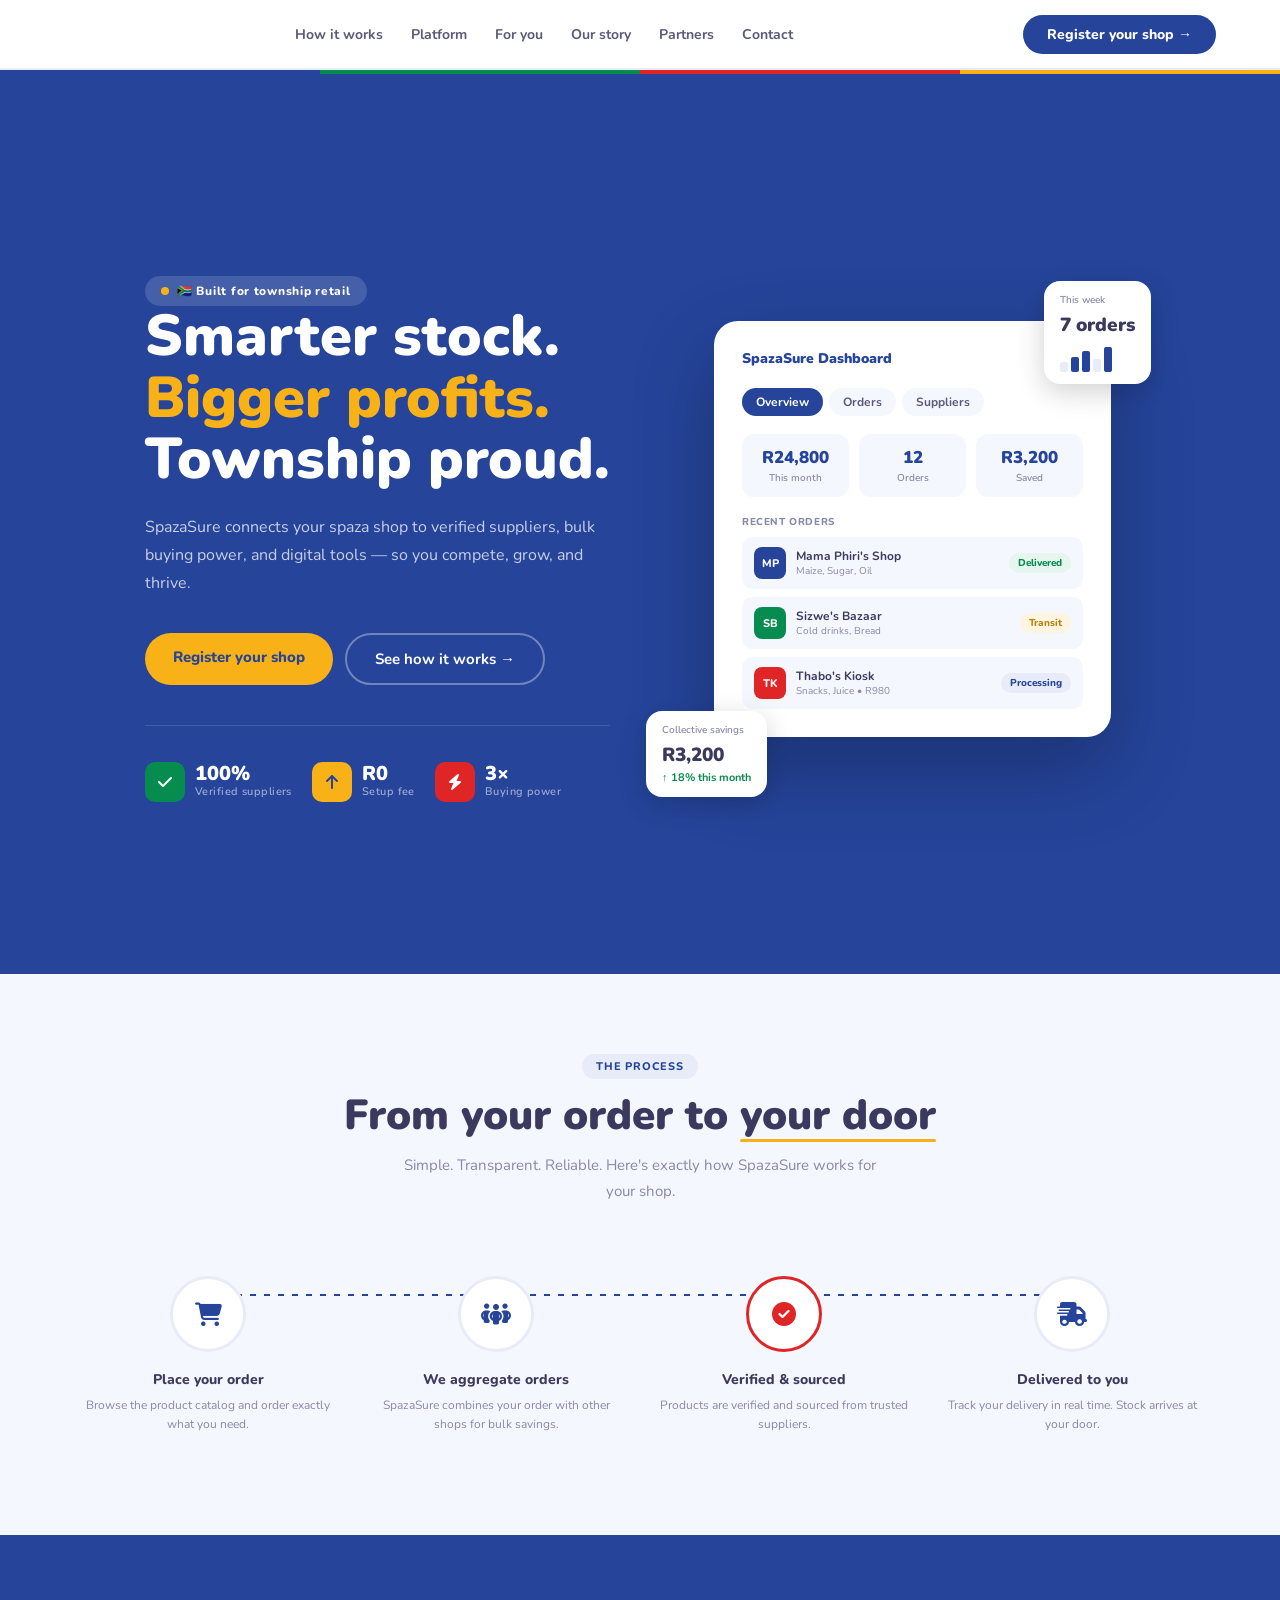
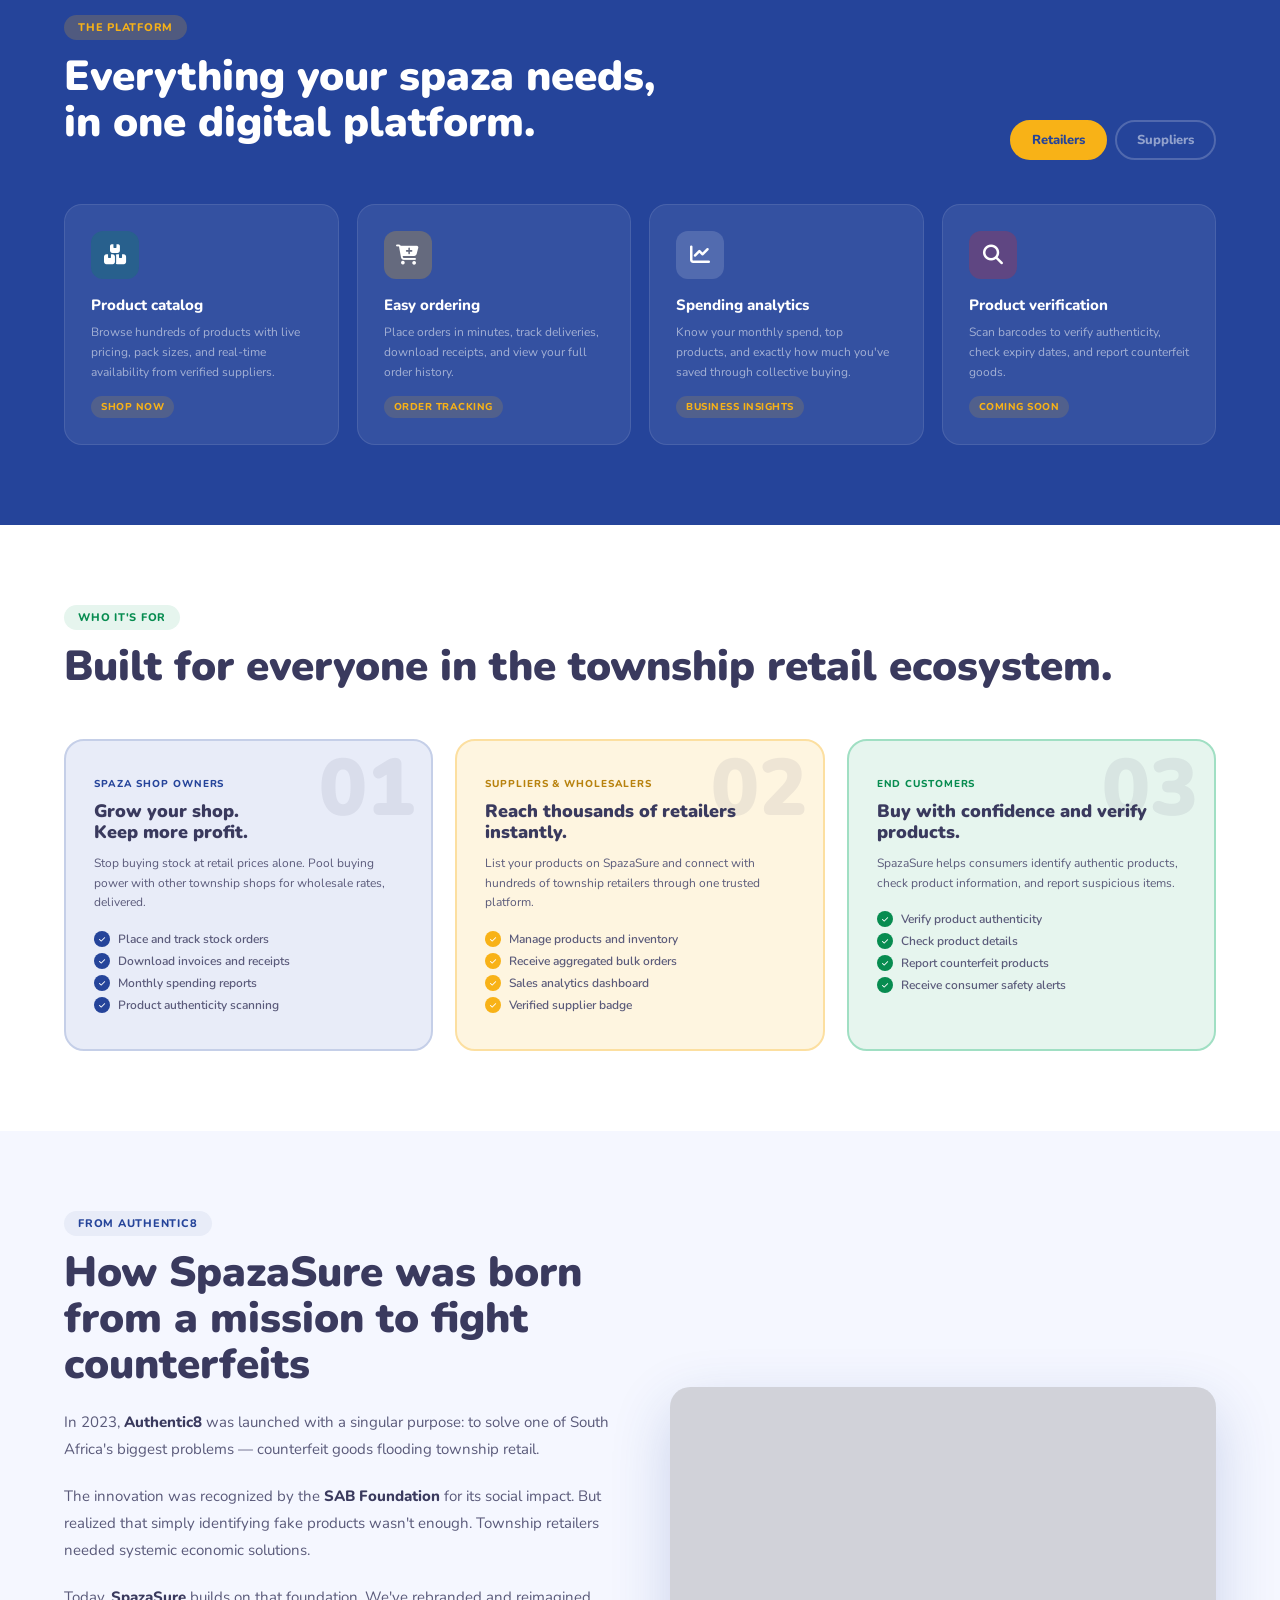
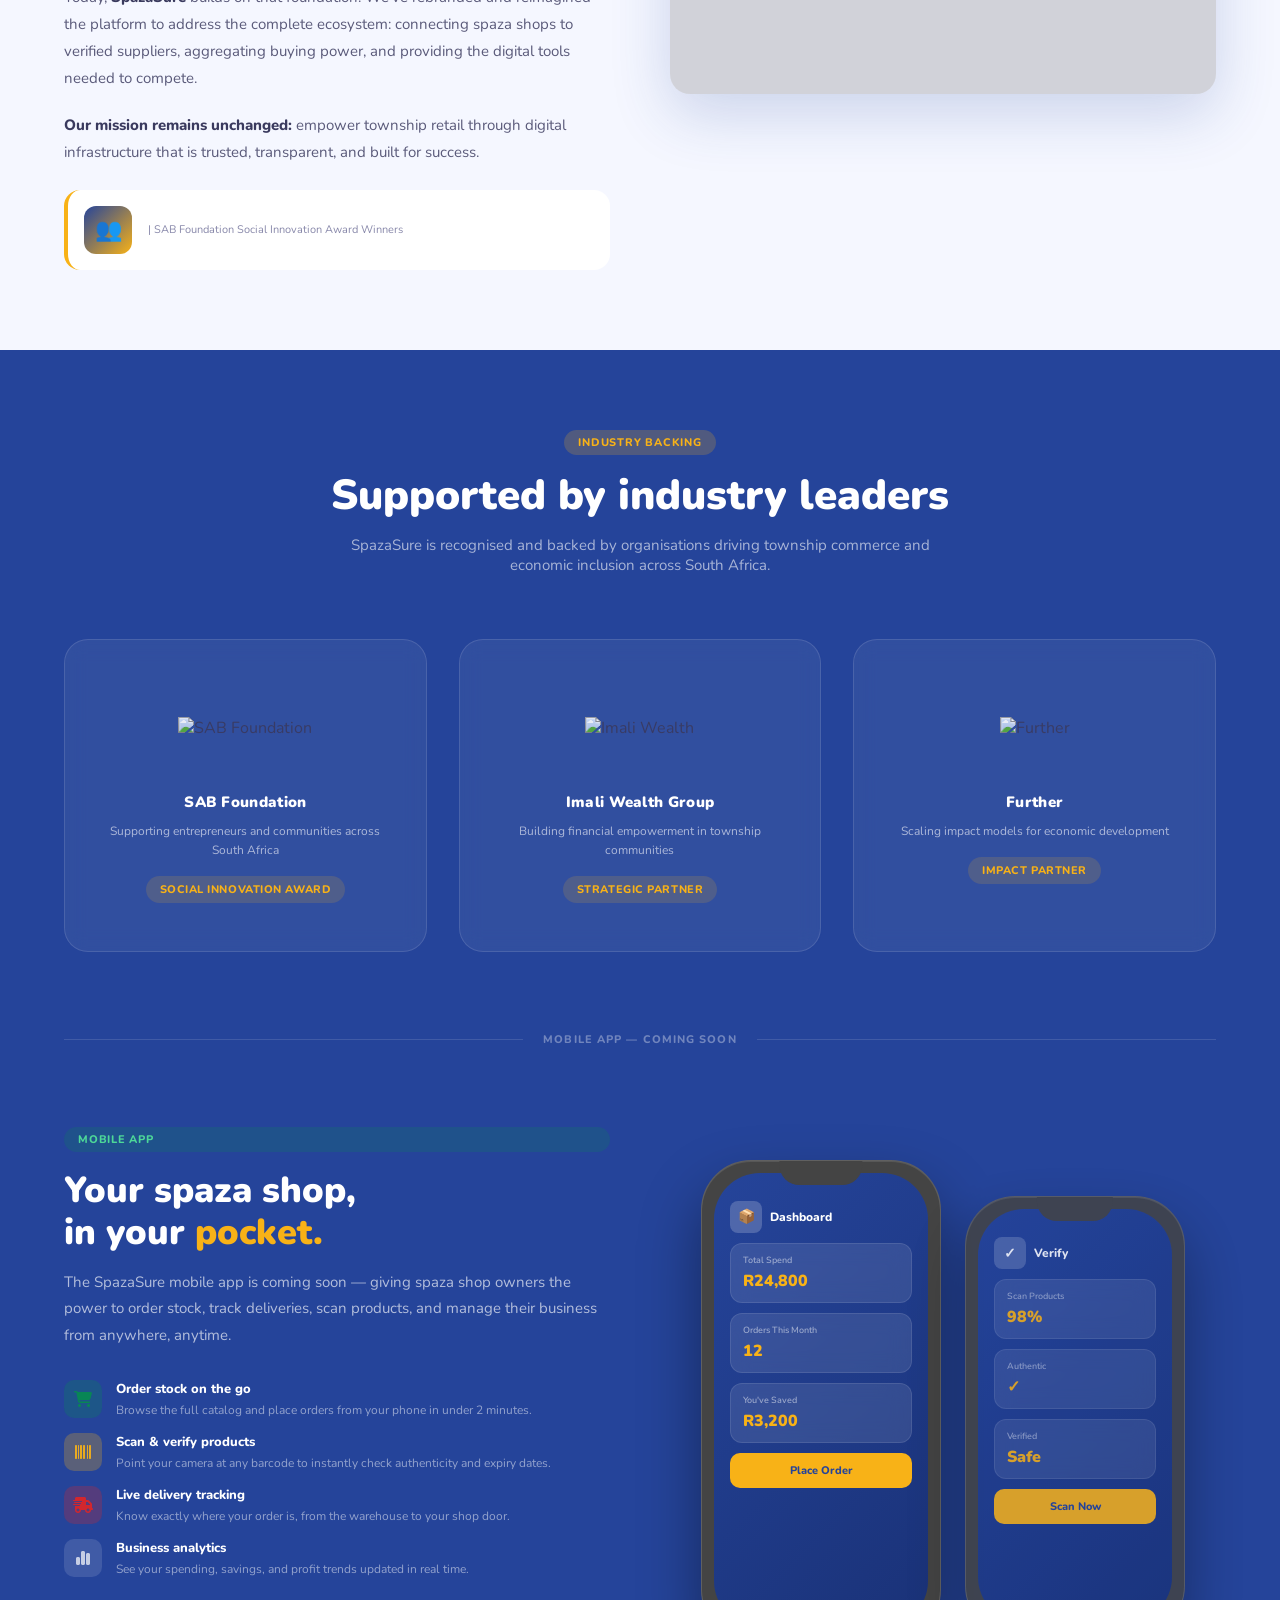
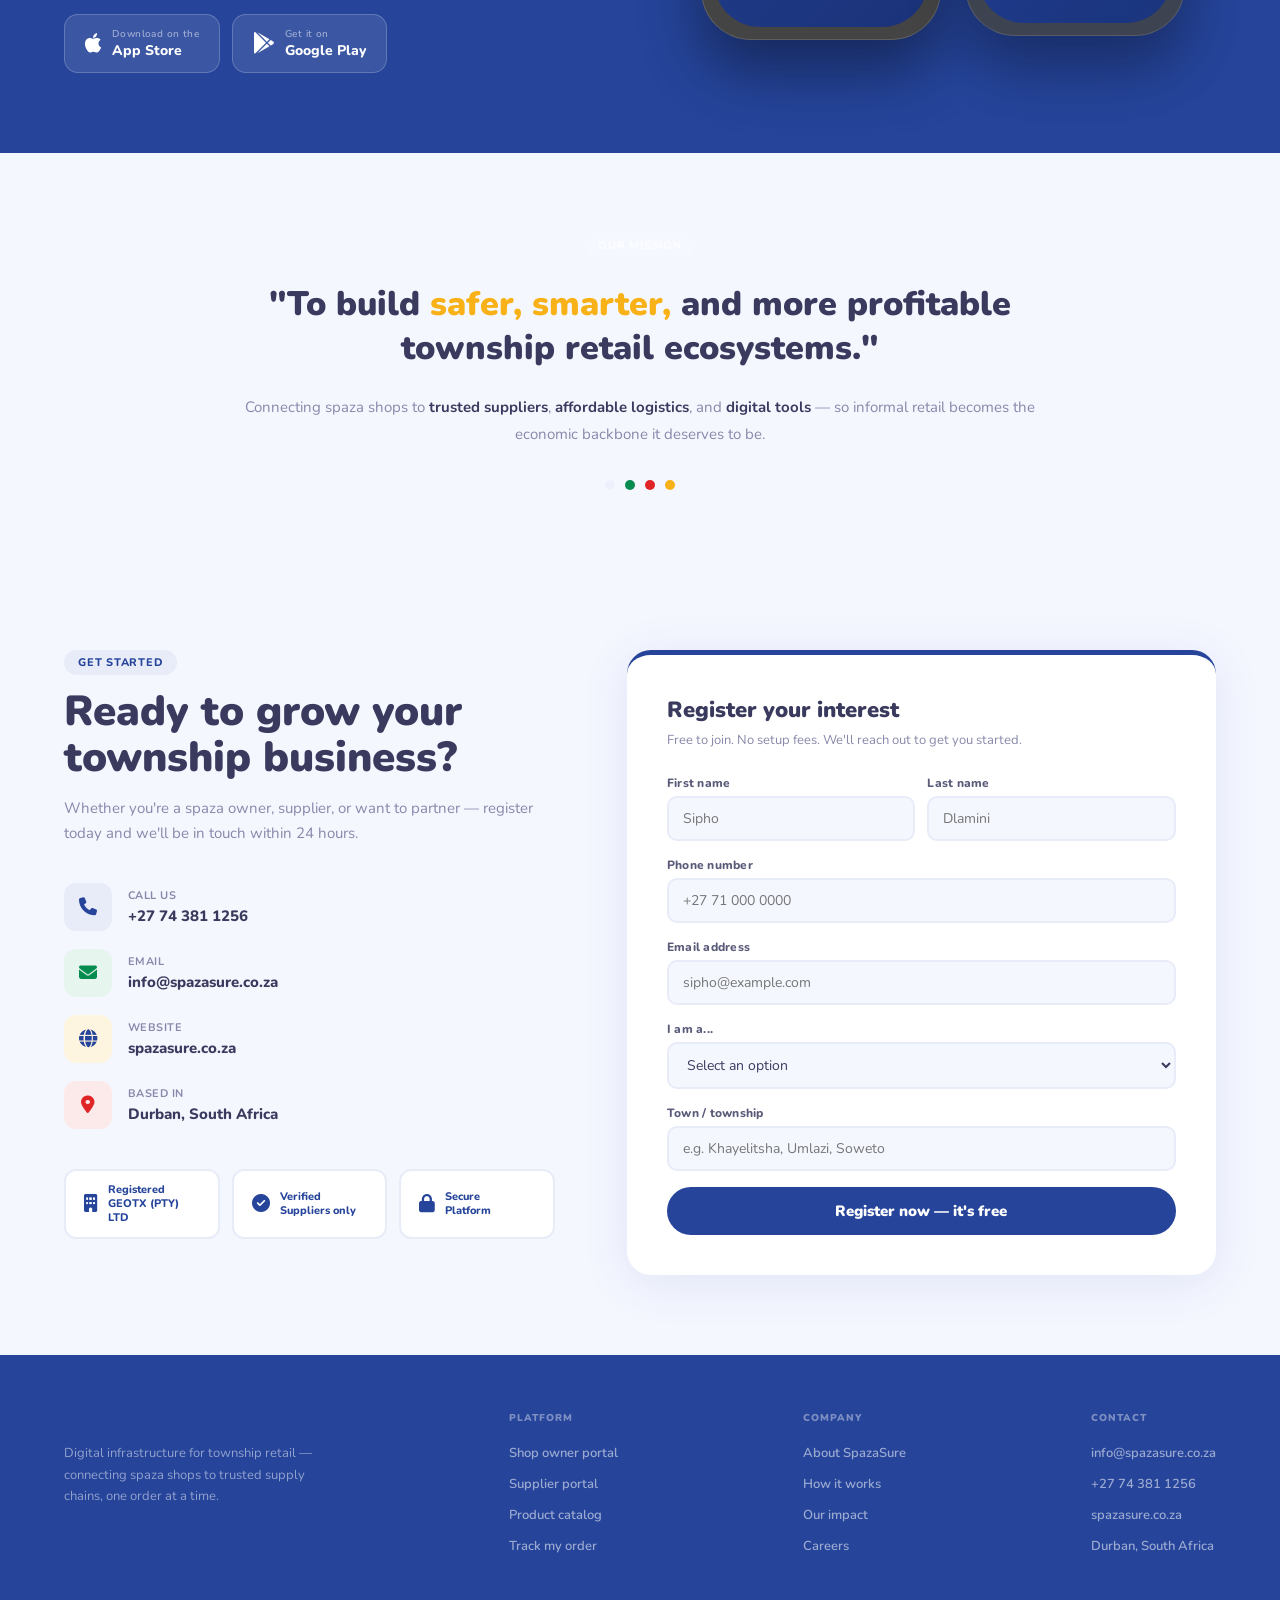
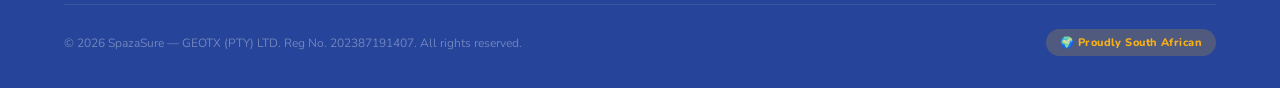
==== index.html @ 9b3de17a "Update index.html" ====
<!DOCTYPE html>
<html lang="en">
<head>
<meta charset="UTF-8">
<meta name="viewport" content="width=device-width, initial-scale=1.0">
<title>SpazaSure — Township Retail, Reimagined</title>
<link href="https://fonts.googleapis.com/css2?family=Nunito:wght@400;600;700;800;900&display=swap" rel="stylesheet">
<link rel="stylesheet" href="https://cdnjs.cloudflare.com/ajax/libs/font-awesome/6.4.0/css/all.min.css">
<style>
*{margin:0;padding:0;box-sizing:border-box}
:root{
  --blue:#25449A;--blue-dark:#1a3278;--blue-light:#e8ecf8;
  --green:#078C50;--green-light:#e6f5ee;
  --red:#E02526;--red-light:#fceaea;
  --yellow:#F8B217;--yellow-light:#fef5e0;
  --white:#ffffff;--off:#F5F7FF;--ink:#3a3a5e;--ink2:#5a5a7a;--ink3:#8888aa;
}
html{scroll-behavior:smooth}
body{font-family:'Nunito',sans-serif;background:var(--white);color:var(--ink);overflow-x:hidden}
.logo-mark{display:inline-flex;align-items:center;gap:10px;text-decoration:none}
.logo-text{font-family:'Nunito',sans-serif;font-weight:900;font-size:22px;color:var(--blue);letter-spacing:-0.5px;display:none}
.logo-mark.white .logo-text{color:white}
.logo-img{height:50px;width:auto;min-width:50px}
.logo-mark.white .logo-img{height:50px}



  /* Ensure the container doesn't block clicks */
.story-video {
    position: relative;
    z-index: 1;
}

/* Force the iframe to be on top and interactive */
.story-video iframe {
    position: relative;
    z-index: 9999 !important;
    pointer-events: auto !important;
}

/* IF there is a dark overlay or mask div inside your code, 
   disable its pointer events so clicks pass right through it */
.story-video::after, 
.video-overlay, 
.mask {
    pointer-events: none !important;
}

/* NAV */
nav{position:fixed;top:0;left:0;right:0;z-index:100;background:rgba(255,255,255,0.95);backdrop-filter:blur(10px);border-bottom:2px solid var(--blue-light);padding:0 5%}
.nav-inner{max-width:1200px;margin:0 auto;display:flex;align-items:center;justify-content:space-between;height:68px}
.nav-links{display:flex;gap:28px;list-style:none}
.nav-links a{font-size:14px;font-weight:700;color:var(--ink2);text-decoration:none;transition:color 0.2s}
.nav-links a:hover{color:var(--blue)}
.nav-cta{background:var(--blue);color:white;padding:10px 24px;border-radius:50px;font-size:14px;font-weight:800;text-decoration:none;transition:background 0.2s;font-family:'Nunito',sans-serif}
.nav-cta:hover{background:var(--blue-dark)}

/* COLOR STRIP */
.color-strip{display:flex;height:6px}
.color-strip span{flex:1}

/* HERO */
.hero{min-height:100vh;background:var(--blue);display:flex;align-items:center;padding:90px 5% 60px;position:relative;overflow:hidden}
.hero-inner{max-width:1200px;margin:0 auto;display:grid;grid-template-columns:1fr 1fr;gap:60px;align-items:center;position:relative;z-index:1}
.hero-pill{display:inline-flex;align-items:center;gap:8px;background:rgba(255,255,255,0.15);color:white;font-size:12px;font-weight:800;padding:7px 16px;border-radius:50px;letter-spacing:0.06em}
.hero-pill-dot{width:8px;height:8px;background:var(--yellow);border-radius:50%}
h1{font-family:'Nunito',sans-serif;font-size:clamp(36px,4.5vw,58px);font-weight:900;line-height:1.07;color:white;margin-bottom:22px}
h1 em{font-style:normal;color:var(--yellow)}
.hero-sub{font-size:16px;line-height:1.75;color:rgba(255,255,255,0.75);max-width:460px;margin-bottom:36px;font-weight:400}
.hero-btns{display:flex;gap:12px;flex-wrap:wrap}
.btn-yellow{background:var(--yellow);color:var(--blue);padding:14px 28px;border-radius:50px;font-size:15px;font-weight:800;text-decoration:none;transition:all 0.2s;font-family:'Nunito',sans-serif;border:none;cursor:pointer}
.btn-yellow:hover{background:#e8a510;transform:translateY(-2px)}
.btn-outline{background:transparent;color:white;padding:14px 28px;border-radius:50px;font-size:15px;font-weight:700;text-decoration:none;border:2px solid rgba(255,255,255,0.35);cursor:pointer;font-family:'Nunito',sans-serif}
.btn-outline:hover{border-color:white;background:rgba(255,255,255,0.1)}
.hero-badges{display:flex;gap:20px;margin-top:40px;padding-top:36px;border-top:1px solid rgba(255,255,255,0.12)}
.badge{display:flex;align-items:center;gap:10px}
.badge-icon{width:40px;height:40px;border-radius:10px;display:flex;align-items:center;justify-content:center;font-size:16px;flex-shrink:0;color:white}
.badge-icon.g{background:var(--green)}
.badge-icon.y{background:var(--yellow);color:var(--blue)}
.badge-icon.r{background:var(--red)}
.badge-val{font-family:'Nunito',sans-serif;font-size:20px;font-weight:900;color:white;line-height:1}
.badge-lbl{font-size:11px;color:rgba(255,255,255,0.55);font-weight:600;letter-spacing:0.04em}

/* HERO CARD */
.hero-card{background:white;border-radius:24px;padding:28px;box-shadow:0 32px 80px rgba(0,0,0,0.25)}
.hc-top{display:flex;align-items:center;justify-content:space-between;margin-bottom:20px}
.hc-live{display:flex;align-items:center;gap:5px;font-size:11px;font-weight:700;color:var(--green)}
.hc-live::before{content:'';width:6px;height:6px;background:var(--green);border-radius:50%}
.hc-tabs{display:flex;gap:6px;margin-bottom:18px}
.hc-tab{padding:6px 14px;border-radius:20px;font-size:12px;font-weight:700;cursor:pointer;font-family:'Nunito',sans-serif;border:none;background:var(--off);color:var(--ink2)}
.hc-tab.active{background:var(--blue);color:white}
.hc-stats{display:grid;grid-template-columns:repeat(3,1fr);gap:10px;margin-bottom:18px}
.hc-stat{background:var(--off);border-radius:12px;padding:12px 10px;text-align:center}
.hc-stat-v{font-family:'Nunito',sans-serif;font-size:17px;font-weight:900;color:var(--blue);margin-bottom:2px}
.hc-stat-l{font-size:10px;color:var(--ink3);font-weight:600}
.order-list{display:flex;flex-direction:column;gap:8px}
.order-row{display:flex;align-items:center;justify-content:space-between;padding:10px 12px;background:var(--off);border-radius:10px}
.or-left{display:flex;align-items:center;gap:10px}
.or-av{width:32px;height:32px;border-radius:8px;display:flex;align-items:center;justify-content:center;font-size:11px;font-weight:800;color:white;flex-shrink:0}
.or-name{font-size:12px;font-weight:700;color:var(--ink)}
.or-items{font-size:10px;color:var(--ink3)}
.or-status{font-size:10px;font-weight:800;padding:3px 9px;border-radius:20px}
.s-d{background:var(--green-light);color:var(--green)}
.s-t{background:var(--yellow-light);color:#b8820e}
.s-p{background:var(--blue-light);color:var(--blue)}
.mini-float{position:absolute;background:white;border-radius:16px;padding:12px 16px;box-shadow:0 8px 28px rgba(0,0,0,0.18)}
.mf1{bottom:-16px;left:-24px}
.mf2{top:-16px;right:-16px}
.mf-lbl{font-size:10px;color:var(--ink3);font-weight:600;margin-bottom:5px}
.mf-val{font-family:'Nunito',sans-serif;font-size:19px;font-weight:900;color:var(--ink)}
.mf-trend{font-size:11px;color:var(--green);font-weight:700;margin-top:2px}
.mini-bars{display:flex;gap:3px;align-items:flex-end;height:28px;margin-top:6px}
.mini-bars span{width:8px;background:var(--blue-light);border-radius:2px;display:block}
.mini-bars span.hi{background:var(--blue)}

/* SECTION BASICS */
.section{padding:80px 5%}
.si{max-width:1200px;margin:0 auto}
.tag{display:inline-block;font-size:11px;font-weight:800;padding:5px 14px;border-radius:50px;letter-spacing:0.07em;text-transform:uppercase;margin-bottom:14px}
.tag-blue{background:var(--blue-light);color:var(--blue)}
.tag-green{background:var(--green-light);color:var(--green)}
h2{font-family:'Nunito',sans-serif;font-size:clamp(28px,3.5vw,42px);font-weight:900;color:var(--ink);line-height:1.1;margin-bottom:14px}
.sub{font-size:15px;color:var(--ink3);max-width:500px;line-height:1.7;font-weight:400}
.accent-underline{position:relative;display:inline-block}
.accent-underline::after{content:'';position:absolute;left:0;right:0;bottom:-3px;height:3px;background:var(--yellow);border-radius:2px}

/* HOW IT WORKS */
.how-section{background:var(--off);padding:80px 5%}
.how-section .si{position:relative;z-index:1}
.steps-grid{display:grid;grid-template-columns:repeat(4,1fr);gap:0;margin-top:52px;position:relative}
.steps-grid::before{content:'';position:absolute;top:38px;left:12.5%;right:12.5%;height:2px;background:repeating-linear-gradient(90deg,var(--blue) 0,var(--blue) 6px,transparent 6px,transparent 14px);z-index:0}
.step{text-align:center;padding:20px 14px;z-index:1;position:relative}
.step-circle{width:76px;height:76px;border-radius:50%;background:white;border:3px solid var(--blue-light);display:flex;align-items:center;justify-content:center;margin:0 auto 18px;font-size:24px;color:var(--blue)}
.step:hover .step-circle{background:var(--blue);color:white;border-color:var(--blue);transform:scale(1.1)}
.step:nth-child(3):hover .step-circle{background:var(--red);color:white;border-color:var(--red);transform:scale(1.1)}
.step-t{font-family:'Nunito',sans-serif;font-size:14px;font-weight:800;color:var(--ink);margin-bottom:7px}
.step-d{font-size:12px;color:var(--ink3);line-height:1.6}

/* SUPPORTED BY / PARTNERS + APP SECTION */
.supported-section{background:var(--blue);padding:80px 5%;position:relative;overflow:hidden}
.supported-inner{max-width:1200px;margin:0 auto;position:relative;z-index:1}

/* Header */
.supported-header{text-align:center;margin-bottom:64px}
.supported-header .tag{background:rgba(248,178,23,0.2);color:var(--yellow);margin-bottom:18px}
.supported-header h2{color:white;margin-bottom:16px}
.supported-header p{color:rgba(255,255,255,0.6);font-size:15px;font-weight:400;max-width:600px;margin:0 auto}

/* Partners row - Improved */
.partners-row{display:grid;grid-template-columns:repeat(3,1fr);gap:32px;margin-bottom:80px}
.partner-card{background:rgba(255,255,255,0.06);border:1.5px solid rgba(255,255,255,0.12);border-radius:24px;padding:48px 32px;text-align:center;transition:all 0.3s;backdrop-filter:blur(10px);position:relative}
.partner-card::before{content:'';position:absolute;inset:0;background:linear-gradient(135deg,rgba(248,178,23,0.08) 0%,transparent 100%);opacity:0;transition:opacity 0.3s}
.partner-card:hover{background:rgba(255,255,255,0.12);border-color:rgba(248,178,23,0.6);transform:translateY(-8px);box-shadow:0 20px 60px rgba(0,0,0,0.3)}
.partner-card:hover::before{opacity:1}
.partner-logo-wrap{height:80px;display:flex;align-items:center;justify-content:center;margin-bottom:24px;position:relative;z-index:1}
.partner-logo-wrap img{max-height:70px;max-width:160px;object-fit:contain;opacity:0.9;transition:opacity 0.3s;filter:drop-shadow(0 0 0px rgba(248,178,23,0))}
.partner-card:hover .partner-logo-wrap img{opacity:1;filter:drop-shadow(0 0 12px rgba(248,178,23,0.6))}
.partner-name{font-family:'Nunito',sans-serif;font-size:15px;font-weight:900;color:white;letter-spacing:0.02em;margin-bottom:10px;position:relative;z-index:1}
.partner-desc{font-size:12px;color:rgba(255,255,255,0.6);line-height:1.6;font-weight:400;position:relative;z-index:1}
.partner-badge{display:inline-block;margin-top:16px;font-size:11px;font-weight:800;color:var(--yellow);background:rgba(248,178,23,0.15);padding:6px 14px;border-radius:20px;letter-spacing:0.05em;text-transform:uppercase}

/* Divider */
.section-divider{display:flex;align-items:center;gap:20px;margin-bottom:80px}
.divider-line{flex:1;height:1px;background:rgba(255,255,255,0.12)}
.divider-label{font-size:11px;font-weight:800;color:rgba(255,255,255,0.35);letter-spacing:0.1em;text-transform:uppercase;white-space:nowrap}

/* App section (inside supported) */
.app-grid{display:grid;grid-template-columns:1fr 1fr;gap:60px;align-items:center;margin-top:40px}
.app-content{display:flex;flex-direction:column;justify-content:center}
.app-content h3{font-family:'Nunito',sans-serif;font-size:clamp(24px,3vw,36px);font-weight:900;color:white;line-height:1.15;margin-bottom:16px}
.app-content h3 em{font-style:normal;color:var(--yellow)}
.app-content p{font-size:15px;color:rgba(255,255,255,0.65);line-height:1.75;margin-bottom:32px;font-weight:400}
.app-features{display:flex;flex-direction:column;gap:14px;margin-bottom:36px}
.app-feat{display:flex;align-items:flex-start;gap:14px}
.app-feat-icon{width:38px;height:38px;border-radius:10px;display:flex;align-items:center;justify-content:center;font-size:16px;flex-shrink:0}
.app-feat-icon.g{background:rgba(7,140,80,0.25)}
.app-feat-icon.y{background:rgba(248,178,23,0.25)}
.app-feat-icon.r{background:rgba(224,37,38,0.25)}
.app-feat-icon.b{background:rgba(255,255,255,0.12)}
.app-feat-title{font-family:'Nunito',sans-serif;font-size:13px;font-weight:800;color:white;margin-bottom:3px}
.app-feat-desc{font-size:12px;color:rgba(255,255,255,0.5);line-height:1.5}
.app-store-btns{display:flex;gap:12px;flex-wrap:wrap}
.store-btn-wrapper{position:relative}
.store-btn{display:flex;align-items:center;gap:10px;background:rgba(255,255,255,0.1);border:1.5px solid rgba(255,255,255,0.2);border-radius:14px;padding:12px 20px;text-decoration:none;transition:all 0.2s;font-family:'Nunito',sans-serif;cursor:pointer}
.store-btn:hover{background:rgba(255,255,255,0.16);border-color:rgba(248,178,23,0.5)}
.store-btn i{font-size:22px;color:white}
.store-btn-text{display:flex;flex-direction:column}
.store-btn-sub{font-size:10px;color:rgba(255,255,255,0.5);font-weight:600;letter-spacing:0.04em}
.store-btn-name{font-family:'Nunito',sans-serif;font-size:14px;font-weight:800;color:white}
.store-soon{position:absolute;top:6px;right:8px;font-size:8px;font-weight:800;color:var(--yellow);background:rgba(248,178,23,0.2);padding:2px 7px;border-radius:20px;letter-spacing:0.06em;text-transform:uppercase}

/* Phone mockups - stunning design */
.phones-showcase{display:flex;justify-content:center;align-items:center;gap:24px;position:relative;padding:20px 0}
.phone-frame{position:relative;flex-shrink:0}
.phone-frame.primary{width:240px;height:480px}
.phone-frame.secondary{width:220px;height:440px;opacity:0.85;transform:translateY(16px)}
.phone-body{position:relative;width:100%;height:100%;background:#444;border-radius:50px;padding:12px;box-shadow:0 30px 60px rgba(0,0,0,0.4),inset 0 1px 0 rgba(255,255,255,0.1);border:1px solid rgba(255,255,255,0.15)}
.phone-screen{width:100%;height:100%;background:linear-gradient(135deg,var(--blue) 0%,#1a3278 100%);border-radius:46px;padding:20px 16px;display:flex;flex-direction:column;justify-content:space-between}
.phone-notch{position:absolute;top:0;left:50%;transform:translateX(-50%);width:35%;height:24px;background:#444;border-radius:0 0 20px 20px;z-index:10}
.phone-content{position:relative;z-index:5;display:flex;flex-direction:column;gap:10px;margin-top:8px}
.phone-header{display:flex;align-items:center;gap:8px}
.phone-avatar{width:32px;height:32px;border-radius:8px;background:rgba(255,255,255,0.2);display:flex;align-items:center;justify-content:center;color:white;font-size:14px;font-weight:800}
.phone-title{font-size:12px;font-weight:800;color:white}
.phone-stat{background:rgba(255,255,255,0.1);border-radius:12px;padding:10px 12px;backdrop-filter:blur(10px);border:1px solid rgba(255,255,255,0.1)}
.phone-stat-label{font-size:9px;color:rgba(255,255,255,0.5);margin-bottom:4px;font-weight:600}
.phone-stat-value{font-size:16px;font-weight:900;color:var(--yellow)}
.phone-action{background:var(--yellow);color:var(--blue);border:none;border-radius:10px;padding:10px 16px;font-size:11px;font-weight:800;cursor:pointer;transition:all 0.2s;font-family:'Nunito',sans-serif}
.phone-action:hover{transform:translateY(-2px);box-shadow:0 8px 16px rgba(248,178,23,0.3)}

/* FEATURES */
.feat-section{background:var(--blue);padding:80px 5%}
.feat-section .si{position:relative;z-index:1}
.feat-head{display:flex;justify-content:space-between;align-items:flex-end;margin-bottom:44px;flex-wrap:wrap;gap:20px}
.feat-head h2{color:white}
.feat-tabs-row{display:flex;gap:8px}
.ftab{padding:9px 20px;border-radius:50px;font-size:13px;font-weight:800;cursor:pointer;border:2px solid rgba(255,255,255,0.2);color:rgba(255,255,255,0.5);background:transparent;font-family:'Nunito',sans-serif}
.ftab.on{background:var(--yellow);color:var(--blue);border-color:var(--yellow)}
.feat-cards{display:grid;grid-template-columns:repeat(auto-fit,minmax(230px,1fr));gap:18px}
.fc{background:rgba(255,255,255,0.07);border:1px solid rgba(255,255,255,0.1);border-radius:18px;padding:26px;transition:all 0.25s;cursor:default}
.fc:hover{background:rgba(255,255,255,0.12);border-color:rgba(248,178,23,0.4);transform:translateY(-3px)}
.fc-icon{width:48px;height:48px;border-radius:12px;display:flex;align-items:center;justify-content:center;margin-bottom:16px;font-size:20px;color:white}
.fc-icon.g{background:rgba(7,140,80,0.25)}
.fc-icon.y{background:rgba(248,178,23,0.25)}
.fc-icon.r{background:rgba(224,37,38,0.25)}
.fc-icon.b{background:rgba(255,255,255,0.15)}
.fc h3{font-family:'Nunito',sans-serif;font-size:15px;font-weight:800;color:white;margin-bottom:8px}
.fc p{font-size:12px;color:rgba(255,255,255,0.55);line-height:1.65}
.fc-pill{display:inline-block;margin-top:14px;font-size:10px;font-weight:800;color:var(--yellow);background:rgba(248,178,23,0.15);padding:4px 10px;border-radius:20px;letter-spacing:0.05em;text-transform:uppercase}

/* WHO */
.who-cards{display:grid;grid-template-columns:repeat(3,1fr);gap:22px;margin-top:48px}
.wc{border-radius:20px;padding:36px 28px;position:relative;overflow:hidden;cursor:default;transition:transform 0.3s;border:2px solid transparent}
.wc:hover{transform:translateY(-5px)}
.wc.r{background:var(--blue-light);border-color:#c5cfe8}
.wc.s{background:var(--yellow-light);border-color:#fcdfa0}
.wc.a{background:var(--green-light);border-color:#a0dfc3}
.wc-bg{position:absolute;top:8px;right:16px;font-family:'Nunito',sans-serif;font-size:80px;font-weight:900;opacity:0.08;line-height:1}
.wc-tag{font-size:10px;font-weight:800;letter-spacing:0.09em;text-transform:uppercase;margin-bottom:10px}
.wc.r .wc-tag{color:var(--blue)}
.wc.s .wc-tag{color:#b8820e}
.wc.a .wc-tag{color:var(--green)}
.wc h3{font-family:'Nunito',sans-serif;font-size:18px;font-weight:900;color:var(--ink);margin-bottom:10px;line-height:1.2}
.wc p{font-size:12px;color:var(--ink2);line-height:1.65}
.wc-list{margin-top:18px;display:flex;flex-direction:column;gap:6px}
.wc-item{display:flex;align-items:center;gap:8px;font-size:12px;color:var(--ink2);font-weight:600}
.wc-dot{width:16px;height:16px;border-radius:50%;display:flex;align-items:center;justify-content:center;font-size:9px;color:white;flex-shrink:0}
.wc.r .wc-dot{background:var(--blue)}
.wc.s .wc-dot{background:var(--yellow)}
.wc.a .wc-dot{background:var(--green)}

/* OUR STORY - AUTHENTIC8 */
.story-section{background:var(--off);padding:80px 5%;position:relative;overflow:hidden}
.story-inner{max-width:1200px;margin:0 auto;position:relative;z-index:1}
.story-grid{display:grid;grid-template-columns:1fr 1fr;gap:60px;align-items:center}
.story-content h2{margin-bottom:20px}
.story-text{font-size:15px;color:var(--ink2);line-height:1.8;margin-bottom:20px}
.story-text strong{color:var(--ink);font-weight:800}
.story-founder{display:flex;align-items:center;gap:16px;background:white;border-radius:16px;padding:16px;margin-top:24px;border-left:4px solid var(--yellow)}
.story-founder-avatar{width:48px;height:48px;border-radius:12px;background:linear-gradient(135deg,var(--blue),var(--yellow));display:flex;align-items:center;justify-content:center;color:white;font-size:22px;font-weight:900}
.story-founder-info{flex:1}
.story-founder-name{font-family:'Nunito',sans-serif;font-size:13px;font-weight:900;color:var(--ink)}
.story-founder-role{font-size:11px;color:var(--ink3)}
.story-video{position:relative;border-radius:20px;overflow:hidden;box-shadow:0 20px 60px rgba(37,68,154,0.2)}
.story-video::after{content:'';position:absolute;inset:0;background:rgba(0,0,0,0.15)}
.story-video iframe{width:100%;height:auto;aspect-ratio:16/9;display:block;border:none}

/* MISSION */
.mission{background:var(--off);padding:80px 5%;position:relative;overflow:hidden}
.mission-inner{max-width:820px;margin:0 auto;text-align:center;position:relative;z-index:1}
.mission-inner blockquote{font-family:'Nunito',sans-serif;font-size:clamp(20px,3vw,34px);font-weight:900;color:var(--ink);line-height:1.3;margin-bottom:24px}
.mission-inner blockquote em{font-style:normal;color:var(--yellow)}
.mission-inner p{font-size:15px;color:var(--ink3);line-height:1.8}
.mission-inner p strong{color:var(--ink)}
.mission-dots{display:flex;justify-content:center;gap:10px;margin-top:32px}
.mission-dots span{width:10px;height:10px;border-radius:50%}

/* CONTACT */
.contact{padding:80px 5%;background:var(--off)}
.contact-grid{max-width:1200px;margin:0 auto;display:grid;grid-template-columns:1fr 1.2fr;gap:72px;align-items:start}
.form-card{background:white;border-radius:24px;padding:40px;box-shadow:0 8px 48px rgba(37,68,154,0.1);border-top:5px solid var(--blue)}
.form-title{font-family:'Nunito',sans-serif;font-size:22px;font-weight:900;color:var(--ink);margin-bottom:6px}
.form-sub{font-size:13px;color:var(--ink3);margin-bottom:26px;font-weight:400}
.fg{margin-bottom:16px}
.fg label{display:block;font-size:12px;font-weight:800;color:var(--ink2);margin-bottom:5px;letter-spacing:0.02em}
.fg input,.fg select,.fg textarea{width:100%;padding:11px 14px;border:2px solid #e8ecf8;border-radius:10px;font-family:'Nunito',sans-serif;font-size:14px;color:var(--ink);background:var(--off);outline:none;transition:border 0.2s}
.fg input:focus,.fg select:focus,.fg textarea:focus{border-color:var(--blue)}
.fg-row{display:grid;grid-template-columns:1fr 1fr;gap:12px}
.btn-submit{width:100%;background:var(--blue);color:white;border:none;padding:14px;border-radius:50px;font-family:'Nunito',sans-serif;font-size:15px;font-weight:900;cursor:pointer;transition:all 0.2s}
.btn-submit:hover{background:var(--blue-dark);transform:translateY(-2px)}
.contact-info .sub{margin-bottom:36px}
.info-items{display:flex;flex-direction:column;gap:18px}
.info-item{display:flex;align-items:center;gap:16px}
.ii-icon{width:48px;height:48px;border-radius:12px;display:flex;align-items:center;justify-content:center;font-size:18px;flex-shrink:0;color:white}
.ii-lbl{font-size:11px;color:var(--ink3);font-weight:700;margin-bottom:3px;letter-spacing:0.04em;text-transform:uppercase}
.ii-val{font-size:15px;font-weight:800;color:var(--ink)}
.trust-badges{display:flex;gap:12px;margin-top:40px;flex-wrap:wrap}
.trust-b{background:white;border-radius:12px;padding:12px 18px;display:flex;align-items:center;gap:10px;border:2px solid var(--blue-light);flex:1;min-width:120px}
.trust-b i{font-size:18px;color:var(--blue)}
.trust-b-text{font-size:11px;font-weight:800;color:var(--blue);line-height:1.3}

/* FOOTER */
footer{background:var(--blue);padding:56px 5% 32px;position:relative}
.fi{max-width:1200px;margin:0 auto;position:relative;z-index:1}
.footer-top{display:flex;justify-content:space-between;flex-wrap:wrap;gap:36px;margin-bottom:48px}
.fb p{font-size:13px;color:rgba(255,255,255,0.5);line-height:1.65;max-width:260px;margin-top:10px;font-weight:400}
.fl h4{font-size:10px;font-weight:900;color:rgba(255,255,255,0.4);letter-spacing:0.1em;text-transform:uppercase;margin-bottom:16px}
.fl ul{list-style:none;display:flex;flex-direction:column;gap:9px}
.fl a{font-size:13px;font-weight:600;color:rgba(255,255,255,0.55);text-decoration:none;transition:color 0.2s}
.fl a:hover{color:var(--yellow)}
.footer-bottom{border-top:1px solid rgba(255,255,255,0.1);padding-top:24px;display:flex;justify-content:space-between;align-items:center;flex-wrap:wrap;gap:12px}
.footer-bottom p{font-size:12px;color:rgba(255,255,255,0.35);font-weight:400}
.sa-badge{background:rgba(248,178,23,0.2);color:var(--yellow);font-size:11px;font-weight:800;padding:6px 14px;border-radius:50px;letter-spacing:0.04em}

/* ANIMATIONS */
@keyframes fadeUp{from{opacity:0;transform:translateY(20px)}to{opacity:1;transform:translateY(0)}}
.hero-content>*{animation:fadeUp 0.6s ease both}
.hero-content>*:nth-child(1){animation-delay:0.05s}
.hero-content>*:nth-child(2){animation-delay:0.12s}
.hero-content>*:nth-child(3){animation-delay:0.2s}
.hero-content>*:nth-child(4){animation-delay:0.28s}
.hero-content>*:nth-child(5){animation-delay:0.36s}
.hero-visual{animation:fadeUp 0.7s 0.3s ease both}
@keyframes float{0%,100%{transform:translateY(0)}50%{transform:translateY(-10px)}}
.phone-frame.primary{animation:float 4s ease-in-out infinite}
@keyframes phoneSlideIn{from{opacity:0;transform:translateX(30px)}to{opacity:1;transform:translateX(0)}}
.phones-showcase{animation:fadeUp 0.8s 0.4s ease both}

/* RESPONSIVE */
@media(max-width:900px){
  .app-grid{grid-template-columns:1fr}
  .phones-showcase{gap:16px;padding:16px 0}
  .phone-frame.primary{width:200px;height:400px}
  .phone-frame.secondary{width:180px;height:360px}
  .partners-row{grid-template-columns:repeat(2,1fr)}
  .story-grid{grid-template-columns:1fr}
}
@media(max-width:768px){
  .hero-inner,.contact-grid{grid-template-columns:1fr}
  .hero-visual{display:none}
  .steps-grid,.who-cards{grid-template-columns:1fr 1fr}
  .steps-grid::before{display:none}
  .nav-links{display:none}
  .feat-head{flex-direction:column;align-items:flex-start}
  .partners-row{grid-template-columns:1fr}
}
@media(max-width:480px){
  .who-cards,.steps-grid{grid-template-columns:1fr}
  .partners-row{flex-direction:column;align-items:center}
  .phone-frame.primary{width:160px;height:320px}
  .phone-frame.secondary{width:140px;height:280px}
  .phones-showcase{gap:12px}
  .partner-card{padding:32px 24px}
}
</style>
</head>
<body>

<!-- NAV -->
<nav>
  <div class="nav-inner">
    <a href="#" class="logo-mark">
      <img id="img-nav-logo" alt="SpazaSure" class="logo-img">
    </a>
    <ul class="nav-links">
      <li><a href="#how">How it works</a></li>
      <li><a href="#platform">Platform</a></li>
      <li><a href="#who">For you</a></li>
      <li><a href="#story">Our story</a></li>
      <li><a href="#partners">Partners</a></li>
      <li><a href="#contact">Contact</a></li>
    </ul>
    <a href="#contact" class="nav-cta">Register your shop →</a>
  </div>
</nav>

<!-- COLOR STRIP -->
<div class="color-strip" style="margin-top:68px">
  <span style="background:var(--blue)"></span>
  <span style="background:var(--green)"></span>
  <span style="background:var(--red)"></span>
  <span style="background:var(--yellow)"></span>
</div>

<!-- HERO -->
<section class="hero" id="home">
  <div class="hero-inner">
    <div class="hero-content">
      <div class="hero-pill"><span class="hero-pill-dot"></span>🇿🇦 Built for township retail</div>
      <h1>Smarter stock.<br><em>Bigger profits.</em><br>Township proud.</h1>
      <p class="hero-sub">SpazaSure connects your spaza shop to verified suppliers, bulk buying power, and digital tools — so you compete, grow, and thrive.</p>
      <div class="hero-btns">
        <a href="#contact" class="btn-yellow">Register your shop</a>
        <a href="#how" class="btn-outline">See how it works →</a>
      </div>
      <div class="hero-badges">
        <div class="badge"><div class="badge-icon g"><i class="fas fa-check"></i></div><div><div class="badge-val">100%</div><div class="badge-lbl">Verified suppliers</div></div></div>
        <div class="badge"><div class="badge-icon y"><i class="fas fa-arrow-up"></i></div><div><div class="badge-val">R0</div><div class="badge-lbl">Setup fee</div></div></div>
        <div class="badge"><div class="badge-icon r"><i class="fas fa-bolt"></i></div><div><div class="badge-val">3×</div><div class="badge-lbl">Buying power</div></div></div>
      </div>
    </div>
    <div class="hero-visual">
      <div style="position:relative;padding:24px 24px 44px 44px">
        <div class="hero-card">
          <div class="hc-top">
            <span style="font-family:'Nunito';font-weight:900;font-size:14px;color:var(--blue)">SpazaSure Dashboard</span>
            <span class="hc-live">Live</span>
          </div>
          <div class="hc-tabs">
            <button class="hc-tab active">Overview</button>
            <button class="hc-tab">Orders</button>
            <button class="hc-tab">Suppliers</button>
          </div>
          <div class="hc-stats">
            <div class="hc-stat"><div class="hc-stat-v">R24,800</div><div class="hc-stat-l">This month</div></div>
            <div class="hc-stat"><div class="hc-stat-v">12</div><div class="hc-stat-l">Orders</div></div>
            <div class="hc-stat"><div class="hc-stat-v">R3,200</div><div class="hc-stat-l">Saved</div></div>
          </div>
          <div style="font-size:10px;font-weight:800;color:var(--ink3);letter-spacing:0.06em;text-transform:uppercase;margin-bottom:8px">Recent orders</div>
          <div class="order-list">
            <div class="order-row"><div class="or-left"><div class="or-av" style="background:var(--blue)">MP</div><div><div class="or-name">Mama Phiri's Shop</div><div class="or-items">Maize, Sugar, Oil</div></div></div><div class="or-status s-d">Delivered</div></div>
            <div class="order-row"><div class="or-left"><div class="or-av" style="background:var(--green)">SB</div><div><div class="or-name">Sizwe's Bazaar</div><div class="or-items">Cold drinks, Bread</div></div></div><div class="or-status s-t">Transit</div></div>
            <div class="order-row"><div class="or-left"><div class="or-av" style="background:var(--red)">TK</div><div><div class="or-name">Thabo's Kiosk</div><div class="or-items">Snacks, Juice • R980</div></div></div><div class="or-status s-p">Processing</div></div>
          </div>
        </div>
        <div class="mini-float mf1">
          <div class="mf-lbl">Collective savings</div>
          <div class="mf-val">R3,200</div>
          <div class="mf-trend">↑ 18% this month</div>
        </div>
        <div class="mini-float mf2">
          <div class="mf-lbl">This week</div>
          <div class="mf-val">7 orders</div>
          <div class="mini-bars">
            <span style="height:35%"></span><span style="height:55%" class="hi"></span><span style="height:75%" class="hi"></span><span style="height:45%"></span><span style="height:90%" class="hi"></span>
          </div>
        </div>
      </div>
    </div>
  </div>
</section>

<!-- HOW IT WORKS -->
<section class="how-section" id="how">
  <div class="si" style="text-align:center">
    <div class="tag tag-blue">The process</div>
    <h2>From your order to <span class="accent-underline">your door</span></h2>
    <p class="sub" style="margin:0 auto">Simple. Transparent. Reliable. Here's exactly how SpazaSure works for your shop.</p>
    <div class="steps-grid">
      <div class="step"><div class="step-circle"><i class="fas fa-cart-shopping"></i></div><div class="step-t">Place your order</div><p class="step-d">Browse the product catalog and order exactly what you need.</p></div>
      <div class="step"><div class="step-circle"><i class="fas fa-people-group"></i></div><div class="step-t">We aggregate orders</div><p class="step-d">SpazaSure combines your order with other shops for bulk savings.</p></div>
      <div class="step"><div class="step-circle" style="border-color:var(--red);color:var(--red)"><i class="fas fa-circle-check"></i></div><div class="step-t">Verified & sourced</div><p class="step-d">Products are verified and sourced from trusted suppliers.</p></div>
      <div class="step"><div class="step-circle"><i class="fas fa-truck-fast"></i></div><div class="step-t">Delivered to you</div><p class="step-d">Track your delivery in real time. Stock arrives at your door.</p></div>
    </div>
  </div>
</section>

<!-- PLATFORM FEATURES -->
<section class="feat-section" id="platform">
  <div class="si">
    <div class="feat-head">
      <div>
        <div class="tag" style="background:rgba(248,178,23,0.2);color:var(--yellow)">The platform</div>
        <h2 style="color:white">Everything your spaza needs,<br>in one digital platform.</h2>
      </div>
      <div class="feat-tabs-row">
        <button class="ftab on" onclick="swTab(this,'retailers')">Retailers</button>
        <button class="ftab" onclick="swTab(this,'suppliers')">Suppliers</button>
      </div>
    </div>
    <div class="feat-cards" id="ftcards">
      <div class="fc"><div class="fc-icon g"><i class="fas fa-boxes-stacked"></i></div><h3>Product catalog</h3><p>Browse hundreds of products with live pricing, pack sizes, and real-time availability from verified suppliers.</p><span class="fc-pill">Shop now</span></div>
      <div class="fc"><div class="fc-icon y"><i class="fas fa-cart-plus"></i></div><h3>Easy ordering</h3><p>Place orders in minutes, track deliveries, download receipts, and view your full order history.</p><span class="fc-pill">Order tracking</span></div>
      <div class="fc"><div class="fc-icon b"><i class="fas fa-chart-line"></i></div><h3>Spending analytics</h3><p>Know your monthly spend, top products, and exactly how much you've saved through collective buying.</p><span class="fc-pill">Business insights</span></div>
      <div class="fc"><div class="fc-icon r"><i class="fas fa-magnifying-glass"></i></div><h3>Product verification</h3><p>Scan barcodes to verify authenticity, check expiry dates, and report counterfeit goods.</p><span class="fc-pill">Coming soon</span></div>
    </div>
  </div>
</section>

<!-- WHO IT'S FOR -->
<section class="section" id="who">
  <div class="si">
    <div class="tag tag-green">Who it's for</div>
    <h2>Built for everyone in the township retail ecosystem.</h2>
    <div class="who-cards">
      <div class="wc r">
        <div class="wc-bg">01</div>
        <div class="wc-tag">Spaza shop owners</div>
        <h3>Grow your shop.<br>Keep more profit.</h3>
        <p>Stop buying stock at retail prices alone. Pool buying power with other township shops for wholesale rates, delivered.</p>
        <div class="wc-list">
          <div class="wc-item"><div class="wc-dot"><i class="fas fa-check" style="font-size:7px"></i></div>Place and track stock orders</div>
          <div class="wc-item"><div class="wc-dot"><i class="fas fa-check" style="font-size:7px"></i></div>Download invoices and receipts</div>
          <div class="wc-item"><div class="wc-dot"><i class="fas fa-check" style="font-size:7px"></i></div>Monthly spending reports</div>
          <div class="wc-item"><div class="wc-dot"><i class="fas fa-check" style="font-size:7px"></i></div>Product authenticity scanning</div>
        </div>
      </div>
      <div class="wc s">
        <div class="wc-bg">02</div>
        <div class="wc-tag">Suppliers & wholesalers</div>
        <h3>Reach thousands of retailers instantly.</h3>
        <p>List your products on SpazaSure and connect with hundreds of township retailers through one trusted platform.</p>
        <div class="wc-list">
          <div class="wc-item"><div class="wc-dot"><i class="fas fa-check" style="font-size:7px"></i></div>Manage products and inventory</div>
          <div class="wc-item"><div class="wc-dot"><i class="fas fa-check" style="font-size:7px"></i></div>Receive aggregated bulk orders</div>
          <div class="wc-item"><div class="wc-dot"><i class="fas fa-check" style="font-size:7px"></i></div>Sales analytics dashboard</div>
          <div class="wc-item"><div class="wc-dot"><i class="fas fa-check" style="font-size:7px"></i></div>Verified supplier badge</div>
        </div>
      </div>
      <div class="wc a">
        <div class="wc-bg">03</div>
        <div class="wc-tag">End customers</div>
        <h3>Buy with confidence and verify products.</h3>
        <p>SpazaSure helps consumers identify authentic products, check product information, and report suspicious items.</p>
        <div class="wc-list">
          <div class="wc-item"><div class="wc-dot"><i class="fas fa-check" style="font-size:7px"></i></div>Verify product authenticity</div>
          <div class="wc-item"><div class="wc-dot"><i class="fas fa-check" style="font-size:7px"></i></div>Check product details</div>
          <div class="wc-item"><div class="wc-dot"><i class="fas fa-check" style="font-size:7px"></i></div>Report counterfeit products</div>
          <div class="wc-item"><div class="wc-dot"><i class="fas fa-check" style="font-size:7px"></i></div>Receive consumer safety alerts</div>
        </div>
      </div>
    </div>
  </div>
</section>

<!-- OUR STORY - FROM AUTHENTIC8 TO SPAZASURE -->
<section class="story-section" id="story">
  <div class="story-inner">
    <div class="story-grid">
      <div class="story-content">
        <div class="tag tag-blue">From authentic8</div>
        <h2>How SpazaSure was born from a mission to fight counterfeits</h2>
        
        <p class="story-text">
          In 2023, <strong>Authentic8</strong> was launched with a singular purpose: to solve one of South Africa's biggest problems — counterfeit goods flooding township retail.
        </p>

        <p class="story-text">
          The innovation was recognized by the <strong>SAB Foundation</strong> for its social impact. But realized that simply identifying fake products wasn't enough. Township retailers needed systemic economic solutions.
        </p>

        <p class="story-text">
          Today, <strong>SpazaSure</strong> builds on that foundation. We've rebranded and reimagined the platform to address the complete ecosystem: connecting spaza shops to verified suppliers, aggregating buying power, and providing the digital tools needed to compete.
        </p>

        <p class="story-text">
          <strong>Our mission remains unchanged:</strong> empower township retail through digital infrastructure that is trusted, transparent, and built for success.
        </p>

        <div class="story-founder">
          <div class="story-founder-avatar">👥</div>
          <div class="story-founder-info">
            <div class="story-founder-role">| SAB Foundation Social Innovation Award Winners</div>
          </div>
        </div>
      </div>

<div class="story-video" style="position: relative; pointer-events: auto;">
  <iframe 
    src="https://www.youtube.com/embed/lX_kxIuhm48?autoplay=1&mute=1&controls=1&modestbranding=1&rel=0" 
    allow="autoplay; encrypted-media; fullscreen" 
    allowfullscreen="true"
    webkitallowfullscreen="true" 
    mozallowfullscreen="true"
    loading="lazy" 
    title="SpazaSure - Township Retail Innovation"
    style="position: relative; z-index: 10; pointer-events: auto; width: 100%; height: 100%; border: none;">
  </iframe>
</div>
      
    </div>
  </div>
</section>

<!-- SUPPORTED BY INDUSTRY LEADERS + APP COMING SOON -->
<section class="supported-section" id="partners">
  <div class="supported-inner">

    <!-- Header -->
    <div class="supported-header">
      <div class="tag">Industry backing</div>
      <h2>Supported by industry leaders</h2>
      <p>SpazaSure is recognised and backed by organisations driving township commerce and economic inclusion across South Africa.</p>
    </div>

    <!-- Partner logos - Premium brand logos -->
    <div class="partners-row">
      <div class="partner-card">
        <div class="partner-logo-wrap">
          <img src="https://raw.githubusercontent.com/sphamandlaFuweka/SpazaSure-Marketplace/main/SAB%20Logo.png" alt="SAB Foundation" loading="lazy">
        </div>
        <div class="partner-name">SAB Foundation</div>
        <div class="partner-desc">Supporting entrepreneurs and communities across South Africa</div>
        <div class="partner-badge">Social Innovation Award</div>
      </div>

      <div class="partner-card">
        <div class="partner-logo-wrap">
          <img src="https://raw.githubusercontent.com/sphamandlaFuweka/SpazaSure-Marketplace/main/imali%20logo.png" alt="Imali Wealth" loading="lazy">
        </div>
        <div class="partner-name">Imali Wealth Group</div>
        <div class="partner-desc">Building financial empowerment in township communities</div>
        <div class="partner-badge">Strategic Partner</div>
      </div>

      <div class="partner-card">
        <div class="partner-logo-wrap">
          <img src="https://raw.githubusercontent.com/sphamandlaFuweka/SpazaSure-Marketplace/main/further%20logo.png" alt="Further" loading="lazy">
        </div>
        <div class="partner-name">Further</div>
        <div class="partner-desc">Scaling impact models for economic development</div>
        <div class="partner-badge">Impact Partner</div>
      </div>
    </div>

    <!-- Divider -->
    <div class="section-divider">
      <div class="divider-line"></div>
      <div class="divider-label">Mobile App — Coming Soon</div>
      <div class="divider-line"></div>
    </div>

    <!-- APP SECTION -->
    <div class="app-grid">
      <div class="app-content">
        <div class="tag" style="background:rgba(7,140,80,0.2);color:#4dd898;margin-bottom:18px">Mobile app</div>
        <h3>Your spaza shop,<br>in your <em>pocket.</em></h3>
        <p>The SpazaSure mobile app is coming soon — giving spaza shop owners the power to order stock, track deliveries, scan products, and manage their business from anywhere, anytime.</p>
        <div class="app-features">
          <div class="app-feat">
            <div class="app-feat-icon g"><i class="fas fa-cart-shopping" style="color:rgba(7,140,80,0.9)"></i></div>
            <div>
              <div class="app-feat-title">Order stock on the go</div>
              <div class="app-feat-desc">Browse the full catalog and place orders from your phone in under 2 minutes.</div>
            </div>
          </div>
          <div class="app-feat">
            <div class="app-feat-icon y"><i class="fas fa-barcode" style="color:rgba(248,178,23,0.9)"></i></div>
            <div>
              <div class="app-feat-title">Scan & verify products</div>
              <div class="app-feat-desc">Point your camera at any barcode to instantly check authenticity and expiry dates.</div>
            </div>
          </div>
          <div class="app-feat">
            <div class="app-feat-icon r"><i class="fas fa-truck-fast" style="color:rgba(224,37,38,0.9)"></i></div>
            <div>
              <div class="app-feat-title">Live delivery tracking</div>
              <div class="app-feat-desc">Know exactly where your order is, from the warehouse to your shop door.</div>
            </div>
          </div>
          <div class="app-feat">
            <div class="app-feat-icon b"><i class="fas fa-chart-simple" style="color:rgba(255,255,255,0.7)"></i></div>
            <div>
              <div class="app-feat-title">Business analytics</div>
              <div class="app-feat-desc">See your spending, savings, and profit trends updated in real time.</div>
            </div>
          </div>
        </div>
        <div class="app-store-btns">
          <div class="store-btn-wrapper">
            <a href="#" class="store-btn">
              <i class="fab fa-apple"></i>
              <div class="store-btn-text">
                <span class="store-btn-sub">Download on the</span>
                <span class="store-btn-name">App Store</span>
              </div>
            </a>
           
          </div>
          <div class="store-btn-wrapper">
            <a href="#" class="store-btn">
              <i class="fab fa-google-play"></i>
              <div class="store-btn-text">
                <span class="store-btn-sub">Get it on</span>
                <span class="store-btn-name">Google Play</span>
              </div>
            </a>
          
          </div>
        </div>
      </div>

      <!-- Phone mockups - Stunning design -->
      <div class="phones-showcase">
        <!-- Primary phone mockup -->
        <div class="phone-frame primary">
          <div class="phone-body">
            <div class="phone-notch"></div>
            <div class="phone-screen">
              <div class="phone-content">
                <div class="phone-header">
                  <div class="phone-avatar">📦</div>
                  <div class="phone-title">Dashboard</div>
                </div>
                
                <div class="phone-stat">
                  <div class="phone-stat-label">Total Spend</div>
                  <div class="phone-stat-value">R24,800</div>
                </div>

                <div class="phone-stat">
                  <div class="phone-stat-label">Orders This Month</div>
                  <div class="phone-stat-value">12</div>
                </div>

                <div class="phone-stat">
                  <div class="phone-stat-label">You've Saved</div>
                  <div class="phone-stat-value">R3,200</div>
                </div>

                <button class="phone-action">Place Order</button>
              </div>
            </div>
          </div>
        </div>

        <!-- Secondary phone mockup -->
        <div class="phone-frame secondary">
          <div class="phone-body">
            <div class="phone-notch"></div>
            <div class="phone-screen">
              <div class="phone-content">
                <div class="phone-header">
                  <div class="phone-avatar">✓</div>
                  <div class="phone-title">Verify</div>
                </div>
                
                <div class="phone-stat">
                  <div class="phone-stat-label">Scan Products</div>
                  <div class="phone-stat-value">98%</div>
                </div>

                <div class="phone-stat">
                  <div class="phone-stat-label">Authentic</div>
                  <div class="phone-stat-value">✓</div>
                </div>

                <div class="phone-stat">
                  <div class="phone-stat-label">Verified</div>
                  <div class="phone-stat-value">Safe</div>
                </div>

                <button class="phone-action">Scan Now</button>
              </div>
            </div>
          </div>
        </div>
      </div>
    </div>

  </div>
</section>

<!-- MISSION -->
<section class="mission">
  <div class="mission-inner">
    <div class="tag" style="background:rgba(255,255,255,0.1);color:rgba(255,255,255,0.7);margin-bottom:24px">Our mission</div>
    <blockquote>"To build <em>safer, smarter,</em> and more profitable township retail ecosystems."</blockquote>
    <p>Connecting spaza shops to <strong>trusted suppliers</strong>, <strong>affordable logistics</strong>, and <strong>digital tools</strong> — so informal retail becomes the economic backbone it deserves to be.</p>
    <div class="mission-dots">
      <span style="background:var(--blue-light);opacity:0.5"></span>
      <span style="background:var(--green)"></span>
      <span style="background:var(--red)"></span>
      <span style="background:var(--yellow)"></span>
    </div>
  </div>
</section>

<!-- CONTACT -->
<section class="contact" id="contact">
  <div class="contact-grid">
    <div class="contact-info">
      <div class="tag tag-blue">Get started</div>
      <h2>Ready to grow your township business?</h2>
      <p class="sub">Whether you're a spaza owner, supplier, or want to partner — register today and we'll be in touch within 24 hours.</p>
      <div class="info-items">
        <div class="info-item"><div class="ii-icon" style="background:var(--blue-light);color:var(--blue)"><i class="fas fa-phone"></i></div><div><div class="ii-lbl">Call us</div><div class="ii-val">+27 74 381 1256</div></div></div>
        <div class="info-item"><div class="ii-icon" style="background:var(--green-light);color:var(--green)"><i class="fas fa-envelope"></i></div><div><div class="ii-lbl">Email</div><div class="ii-val">info@spazasure.co.za</div></div></div>
        <div class="info-item"><div class="ii-icon" style="background:var(--yellow-light);color:var(--blue)"><i class="fas fa-globe"></i></div><div><div class="ii-lbl">Website</div><div class="ii-val">spazasure.co.za</div></div></div>
        <div class="info-item"><div class="ii-icon" style="background:var(--red-light);color:var(--red)"><i class="fas fa-location-dot"></i></div><div><div class="ii-lbl">Based in</div><div class="ii-val">Durban, South Africa</div></div></div>
      </div>
      <div class="trust-badges">
        <div class="trust-b"><i class="fas fa-building"></i><div class="trust-b-text">Registered<br>GEOTX (PTY) LTD</div></div>
        <div class="trust-b"><i class="fas fa-circle-check"></i><div class="trust-b-text">Verified<br>Suppliers only</div></div>
        <div class="trust-b"><i class="fas fa-lock"></i><div class="trust-b-text">Secure<br>Platform</div></div>
      </div>
    </div>
    <div class="form-card">
      <div class="form-title">Register your interest</div>
      <div class="form-sub">Free to join. No setup fees. We'll reach out to get you started.</div>
      <form id="contactForm" method="POST" action="https://api.web3forms.com/submit">
        <input type="hidden" name="access_key" value="4bf9ef37-64d4-40ac-9abe-ef77848c7b18">
        <div class="fg-row">
          <div class="fg"><label>First name</label><input type="text" name="firstName" placeholder="Sipho" required></div>
          <div class="fg"><label>Last name</label><input type="text" name="lastName" placeholder="Dlamini" required></div>
        </div>
        <div class="fg"><label>Phone number</label><input type="tel" name="phone" placeholder="+27 71 000 0000" required></div>
        <div class="fg"><label>Email address</label><input type="email" name="email" placeholder="sipho@example.com" required></div>
        <div class="fg"><label>I am a...</label>
          <select name="userType" required>
            <option value="">Select an option</option>
            <option value="Spaza shop owner">Spaza shop owner</option>
            <option value="Supplier / wholesaler">Supplier / wholesaler</option>
            <option value="Investor / partner">Investor / partner</option>
            <option value="Government / NGO">Government / NGO</option>
          </select>
        </div>
        <div class="fg"><label>Town / township</label><input type="text" name="town" placeholder="e.g. Khayelitsha, Umlazi, Soweto" required></div>
        <button type="submit" class="btn-submit">Register now — it's free</button>
      </form>
    </div>
  </div>
</section>

<!-- FOOTER -->
<footer>
  <div class="fi">
    <div class="footer-top">
      <div class="fb">
        <a href="#" class="logo-mark white">
          <img id="img-footer-logo" alt="SpazaSure" class="logo-img">
        </a>
        <p>Digital infrastructure for township retail — connecting spaza shops to trusted supply chains, one order at a time.</p>
      </div>
      <div class="fl"><h4>Platform</h4><ul><li><a href="#">Shop owner portal</a></li><li><a href="#">Supplier portal</a></li><li><a href="#">Product catalog</a></li><li><a href="#">Track my order</a></li></ul></div>
      <div class="fl"><h4>Company</h4><ul><li><a href="#">About SpazaSure</a></li><li><a href="#">How it works</a></li><li><a href="#">Our impact</a></li><li><a href="#">Careers</a></li></ul></div>
      <div class="fl"><h4>Contact</h4><ul><li><a href="#">info@spazasure.co.za</a></li><li><a href="#">+27 74 381 1256</a></li><li><a href="#">spazasure.co.za</a></li><li><a href="#">Durban, South Africa</a></li></ul></div>
    </div>
    <div class="footer-bottom">
      <p>© 2026 SpazaSure — GEOTX (PTY) LTD. Reg No. 202387191407. All rights reserved.</p>
      <span class="sa-badge">🌍 Proudly South African</span>
    </div>
  </div>
</footer>

<script>
const ftData={
  retailers:[
    {icon:'fa-boxes-stacked',cl:'g',t:'Product catalog',d:'Browse hundreds of products with live pricing, pack sizes, and real-time availability from verified suppliers.',p:'Shop now'},
    {icon:'fa-cart-plus',cl:'y',t:'Easy ordering',d:'Place orders in minutes, track deliveries, download receipts, and view your full order history.',p:'Order tracking'},
    {icon:'fa-chart-line',cl:'b',t:'Spending analytics',d:'Know your monthly spend, top products, and exactly how much you\'ve saved through collective buying.',p:'Business insights'},
    {icon:'fa-magnifying-glass',cl:'r',t:'Product verification',d:'Scan barcodes to verify authenticity, check expiry dates, and report counterfeit goods.',p:'Coming soon'}
  ],
  suppliers:[
    {icon:'fa-shop',cl:'g',t:'Supplier portal',d:'List your products, update stock in real time, and receive aggregated orders from township retailers.',p:'List products'},
    {icon:'fa-chart-line',cl:'y',t:'Sales analytics',d:'Track your sales performance, top-moving products, and revenue trends across all retailers.',p:'View reports'},
    {icon:'fa-inbox',cl:'b',t:'Order management',d:'Receive and fulfil bulk orders with automated notifications and status updates.',p:'Manage orders'},
    {icon:'fa-circle-check',cl:'r',t:'Verified supplier badge',d:'Build trust with township retailers through SpazaSure\'s supplier verification checks.',p:'Get verified'}
  ]
};
function swTab(btn,tab){
  document.querySelectorAll('.ftab').forEach(t=>t.classList.remove('on'));
  btn.classList.add('on');
  document.getElementById('ftcards').innerHTML=ftData[tab].map(f=>`<div class="fc"><div class="fc-icon ${f.cl}"><i class="fas ${f.icon}"></i></div><h3>${f.t}</h3><p>${f.d}</p><span class="fc-pill">${f.p}</span></div>`).join('');
}
</script>

<script>
const BASE = "https://raw.githubusercontent.com/sphafuneka/spazasure-/main/";
const imgMap = {
  "img-nav-logo":    ["Logo2026.png","Logo1.png","logo.png"],
  "img-footer-logo": ["Logo2026.png","Logo1.png","logo.png"]
};

function tryLoad(imgEl, names, idx) {
  if (idx >= names.length) {
    if (imgEl.id === "img-nav-logo" || imgEl.id === "img-footer-logo") {
      imgEl.style.display = "none";
    }
    return;
  }
  const name = names[idx];
  const url = name.includes("://") ? name : BASE + name;
  imgEl.src = url;
  imgEl.onerror = () => tryLoad(imgEl, names, idx + 1);
  imgEl.onload = () => { imgEl.onerror = null; };
}

document.addEventListener("DOMContentLoaded", () => {
  Object.entries(imgMap).forEach(([id, names]) => {
    const el = document.getElementById(id);
    if (el) tryLoad(el, names, 0);
  });
});
</script>

</body>
</html>
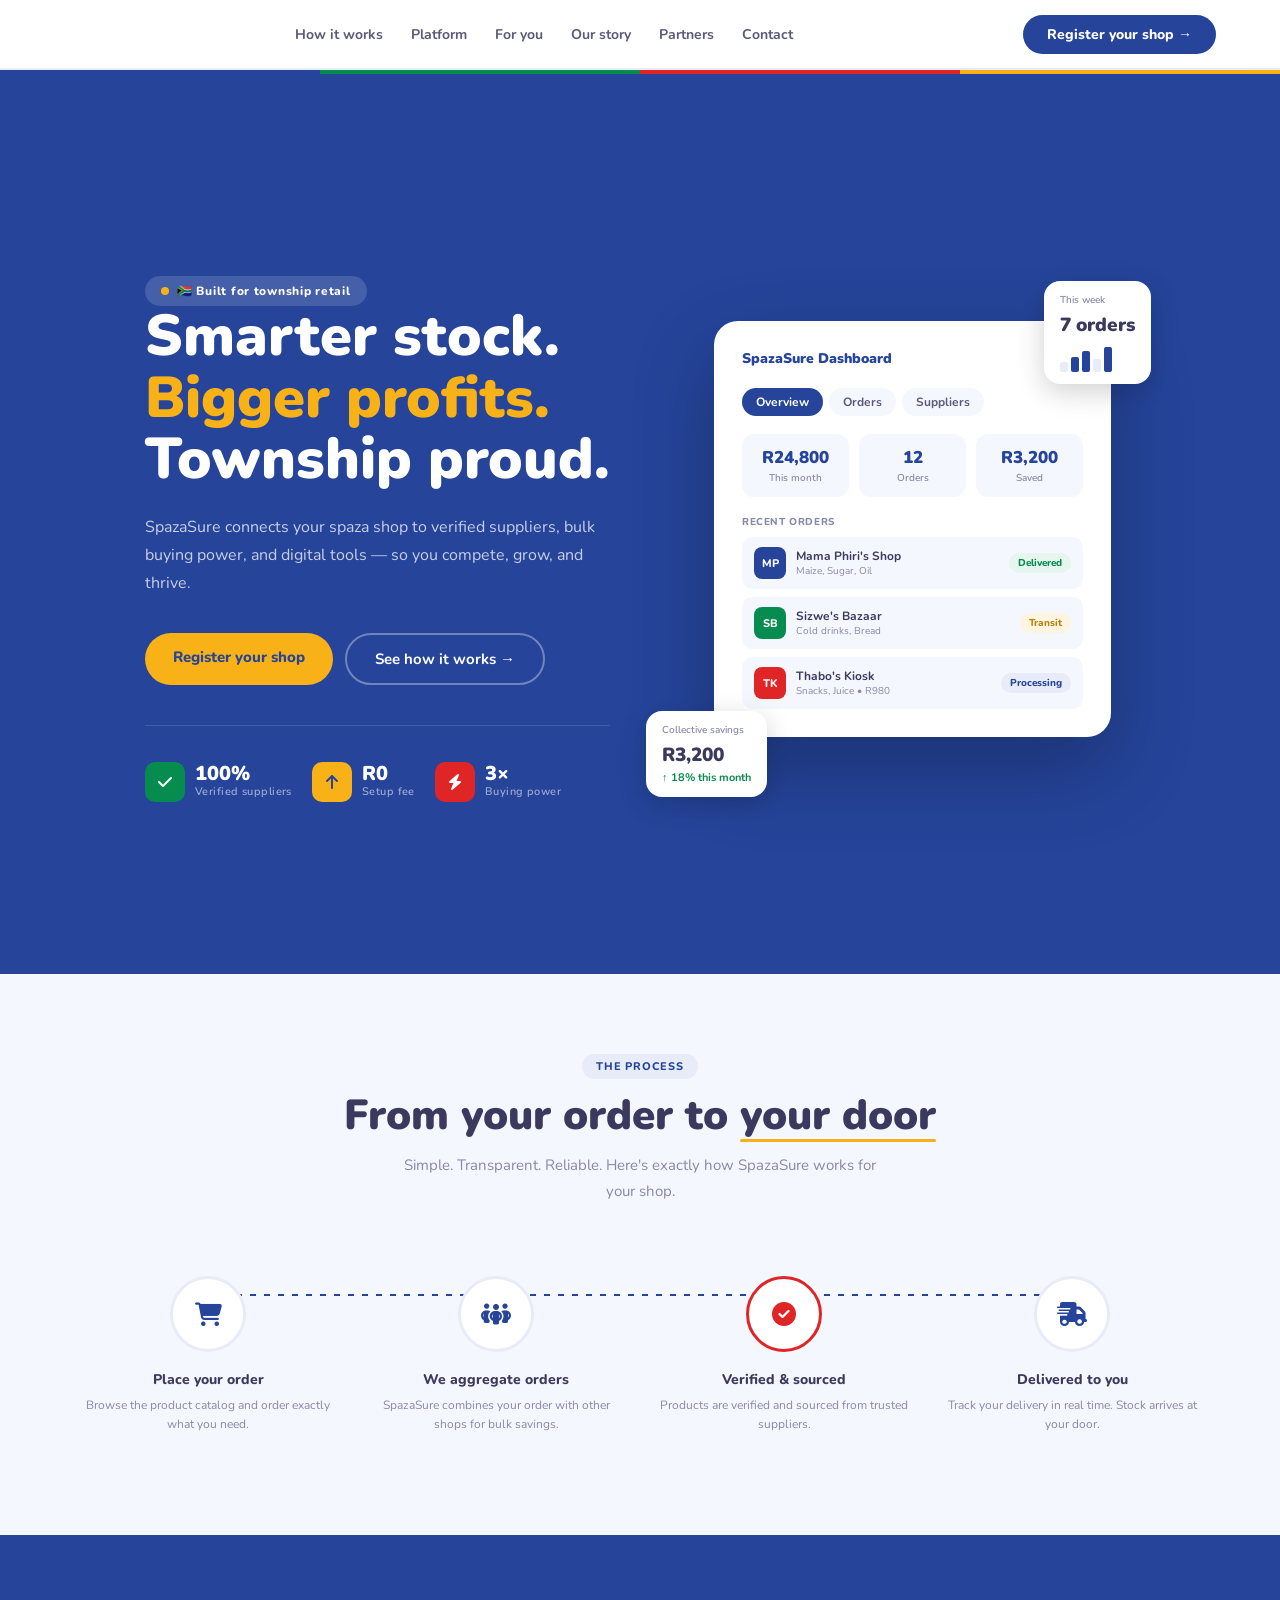
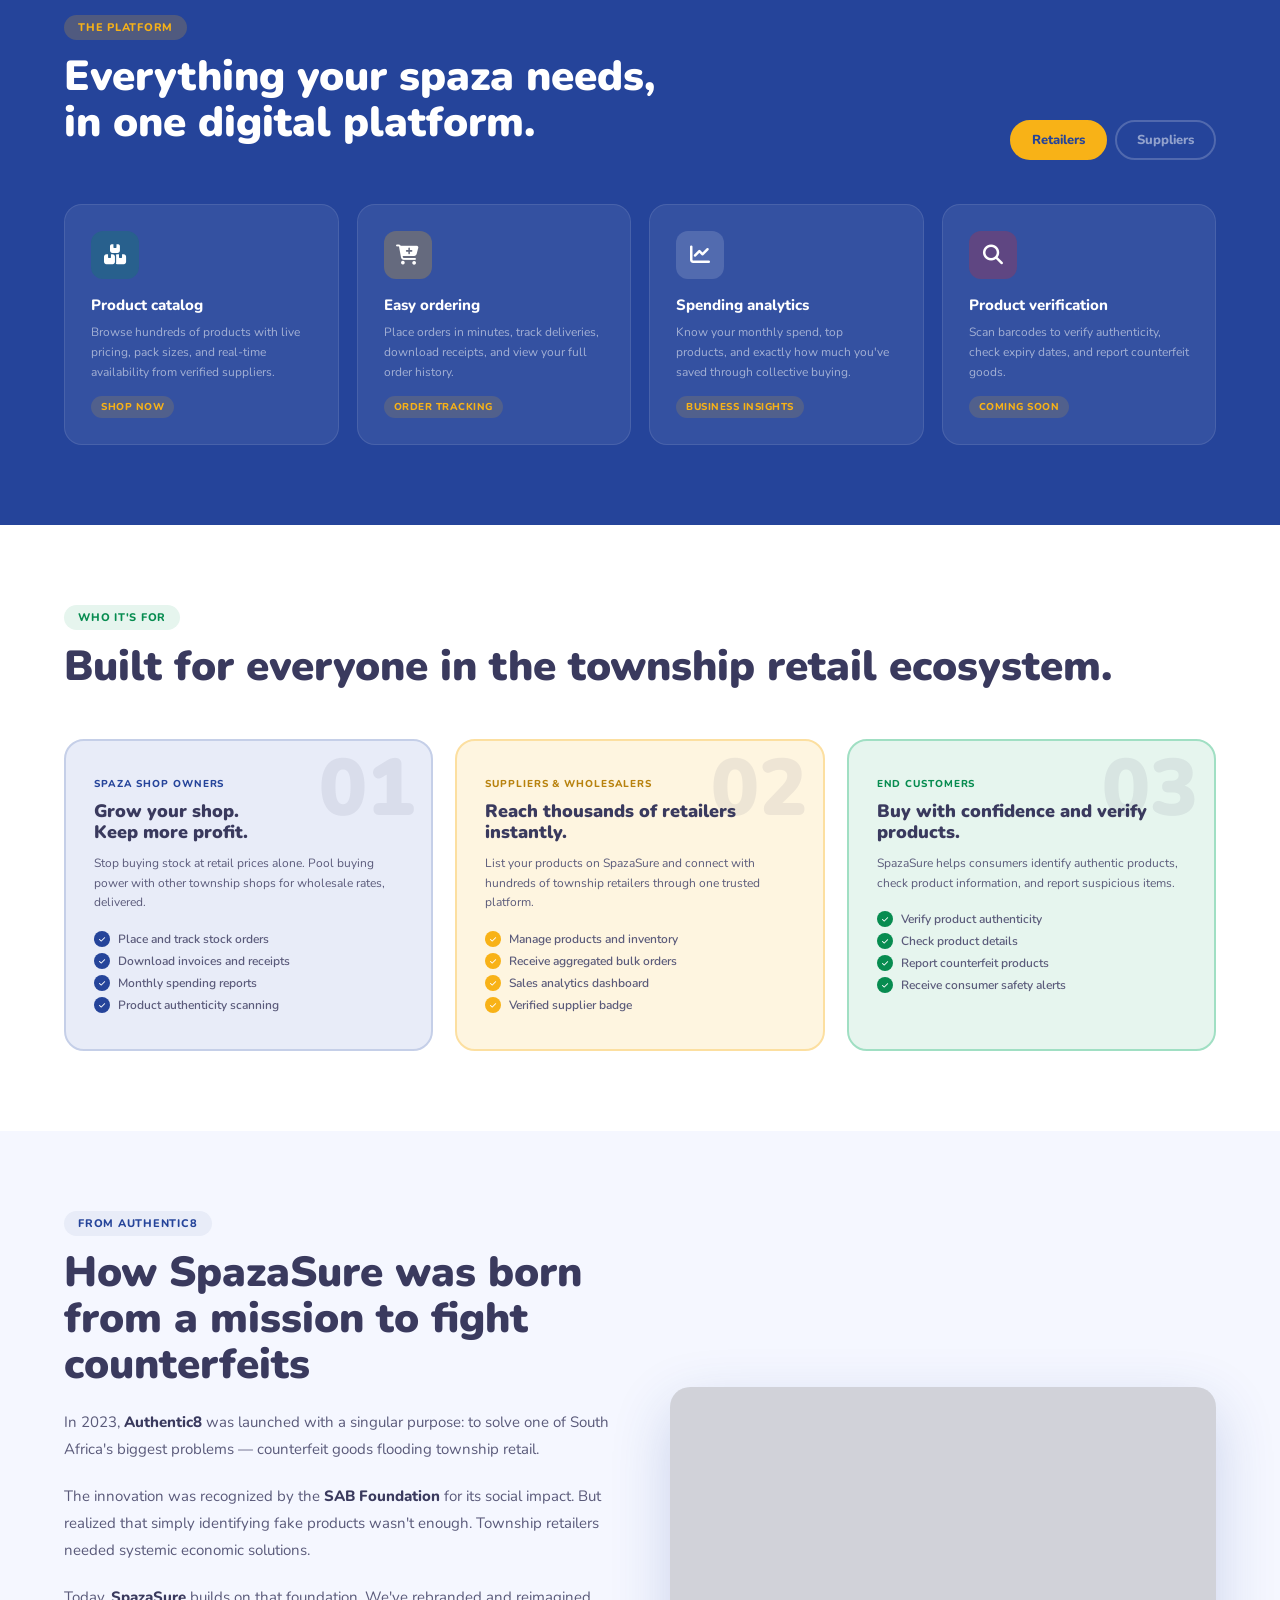
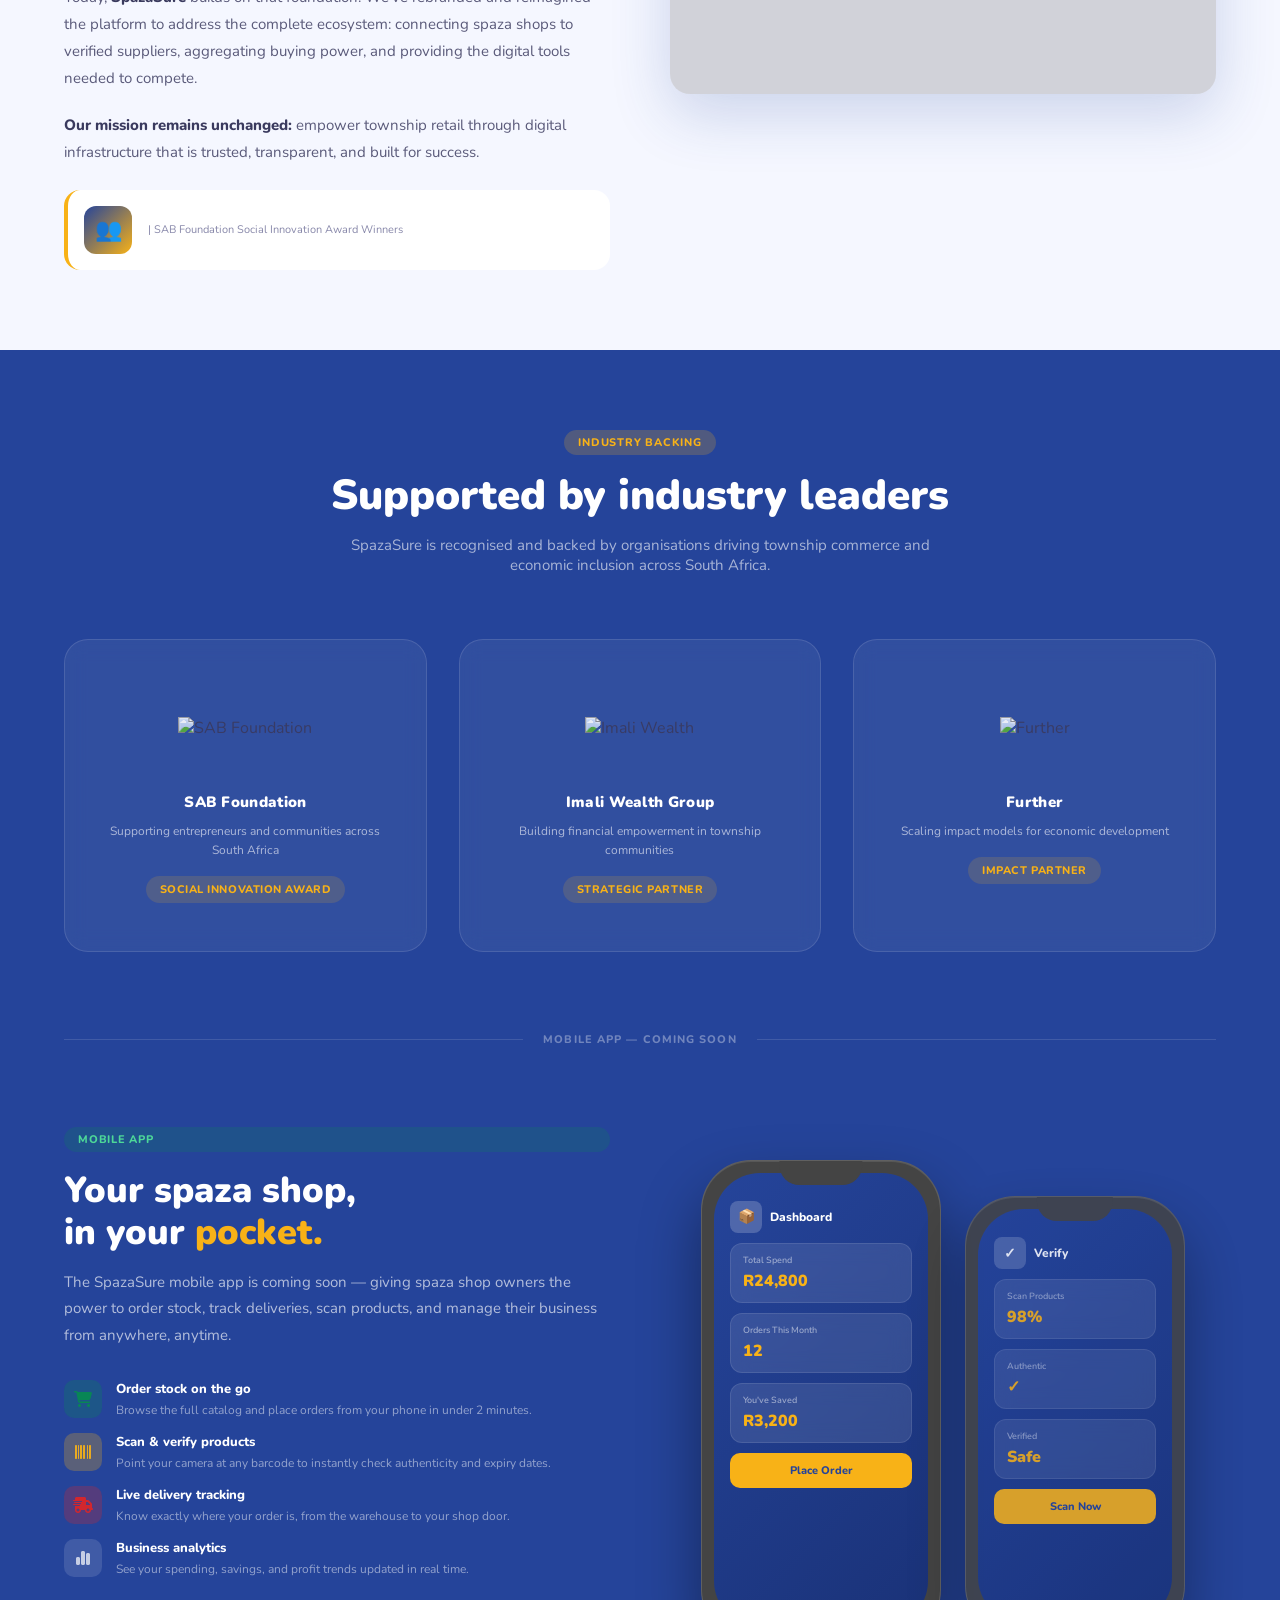
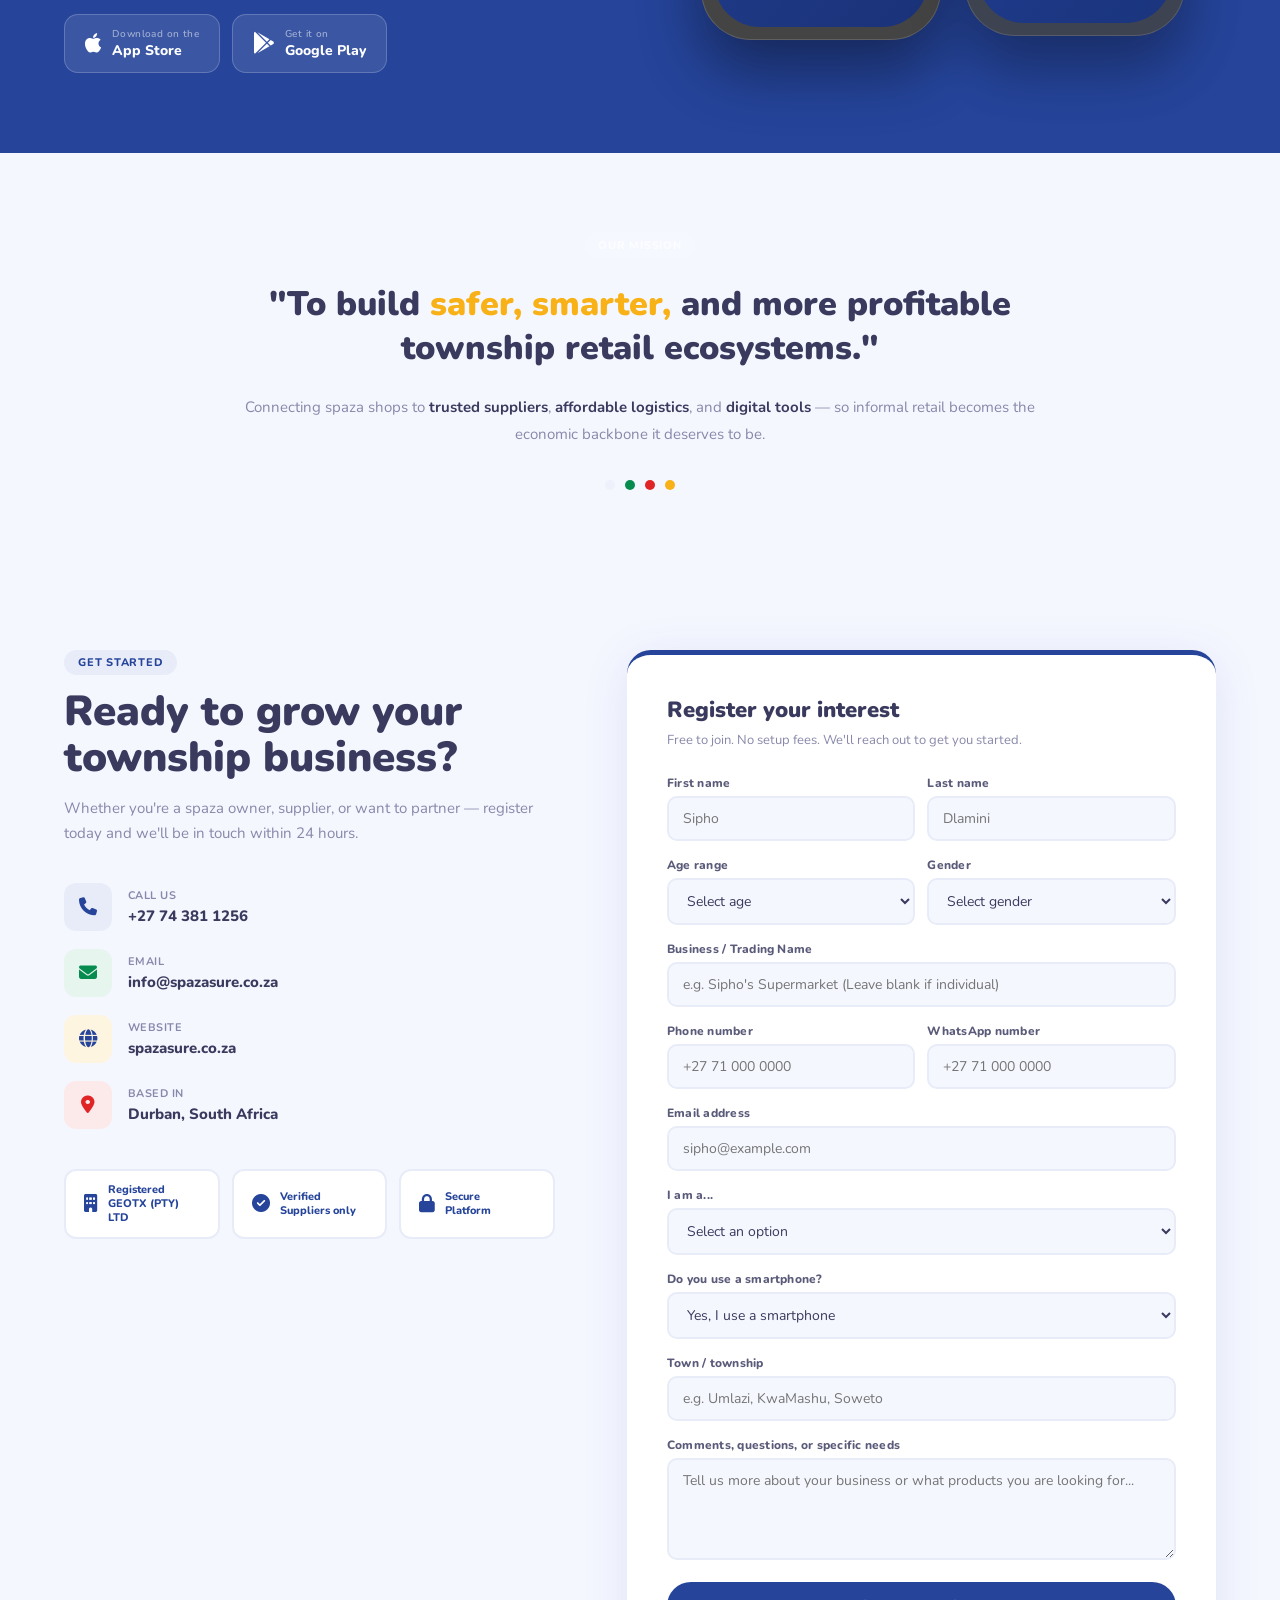
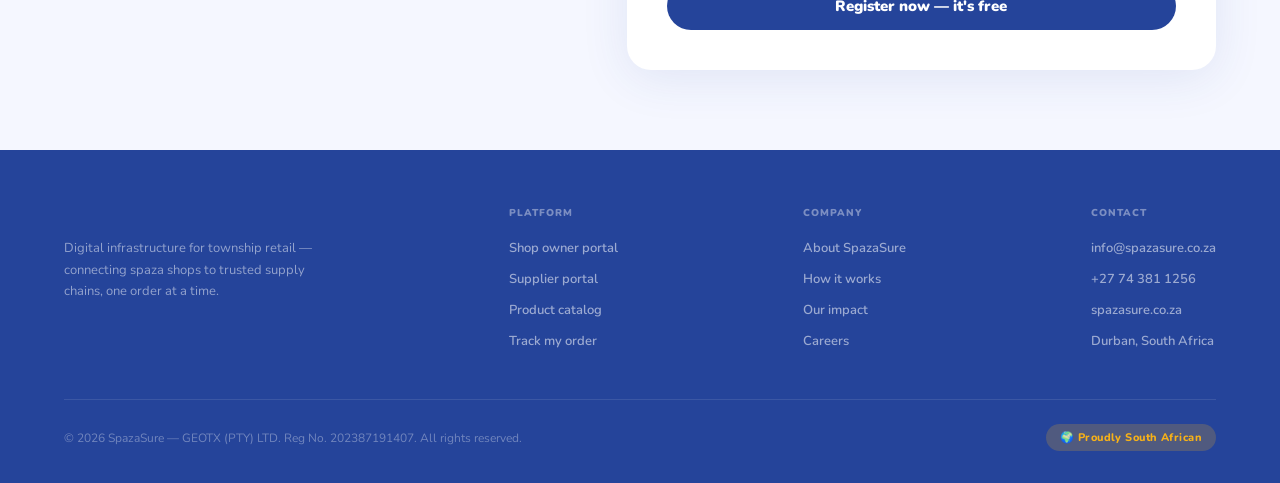
==== commit 87a96ed1: "Update index.html" ====
--- a/index.html
+++ b/index.html
@@ -789,23 +789,71 @@
       <div class="form-sub">Free to join. No setup fees. We'll reach out to get you started.</div>
       <form id="contactForm" method="POST" action="https://api.web3forms.com/submit">
         <input type="hidden" name="access_key" value="4bf9ef37-64d4-40ac-9abe-ef77848c7b18">
-        <div class="fg-row">
-          <div class="fg"><label>First name</label><input type="text" name="firstName" placeholder="Sipho" required></div>
-          <div class="fg"><label>Last name</label><input type="text" name="lastName" placeholder="Dlamini" required></div>
-        </div>
-        <div class="fg"><label>Phone number</label><input type="tel" name="phone" placeholder="+27 71 000 0000" required></div>
-        <div class="fg"><label>Email address</label><input type="email" name="email" placeholder="sipho@example.com" required></div>
-        <div class="fg"><label>I am a...</label>
-          <select name="userType" required>
-            <option value="">Select an option</option>
-            <option value="Spaza shop owner">Spaza shop owner</option>
-            <option value="Supplier / wholesaler">Supplier / wholesaler</option>
-            <option value="Investor / partner">Investor / partner</option>
-            <option value="Government / NGO">Government / NGO</option>
-          </select>
-        </div>
-        <div class="fg"><label>Town / township</label><input type="text" name="town" placeholder="e.g. Khayelitsha, Umlazi, Soweto" required></div>
-        <button type="submit" class="btn-submit">Register now — it's free</button>
+    <div class="fg-row">
+    <div class="fg"><label>First name</label><input type="text" name="firstName" placeholder="Sipho" required></div>
+    <div class="fg"><label>Last name</label><input type="text" name="lastName" placeholder="Dlamini" required></div>
+  </div>
+
+  <!-- NEW FIELDS: Age Range & Gender Row -->
+  <div class="fg-row">
+    <div class="fg">
+      <label>Age range</label>
+      <select name="ageRange" required>
+        <option value="">Select age</option>
+        <option value="Under 18">Under 18</option>
+        <option value="18-24">18–24 (Youth)</option>
+        <option value="25-34">25–34</option>
+        <option value="35-44">35–44</option>
+        <option value="45-54">45–54</option>
+        <option value="55+">55+</option>
+      </select>
+    </div>
+    <div class="fg">
+      <label>Gender</label>
+      <select name="gender" required>
+        <option value="">Select gender</option>
+        <option value="Male">Male</option>
+        <option value="Female">Female</option>
+        <option value="Other">Other</option>
+        <option value="Prefer not to say">Prefer not to say</option>
+      </select>
+    </div>
+  </div>
+
+  <div class="fg"><label>Business / Trading Name</label><input type="text" name="businessName" placeholder="e.g. Sipho's Supermarket (Leave blank if individual)"></div>
+
+  <div class="fg-row">
+    <div class="fg"><label>Phone number</label><input type="tel" name="phone" placeholder="+27 71 000 0000" required></div>
+    <div class="fg"><label>WhatsApp number</label><input type="tel" name="whatsapp" placeholder="+27 71 000 0000"></div>
+  </div>
+
+  <div class="fg"><label>Email address</label><input type="email" name="email" placeholder="sipho@example.com" required></div>
+  
+  <div class="fg"><label>I am a...</label>
+    <select name="userType" required>
+      <option value="">Select an option</option>
+      <option value="Spaza shop owner">Spaza shop owner</option>
+      <option value="Supplier / wholesaler">Supplier / wholesaler</option>
+      <option value="Investor / partner">Investor / partner</option>
+      <option value="Government / NGO">Government / NGO</option>
+    </select>
+  </div>
+
+  <div class="fg"><label>Do you use a smartphone?</label>
+    <select name="hasSmartphone" required>
+      <option value="Yes">Yes, I use a smartphone</option>
+      <option value="No">No, I use a basic phone</option>
+    </select>
+  </div>
+
+  <div class="fg"><label>Town / township</label><input type="text" name="town" placeholder="e.g. Umlazi, KwaMashu, Soweto" required></div>
+  
+  <div class="fg">
+    <label>Comments, questions, or specific needs</label>
+    <textarea name="comments" rows="4" placeholder="Tell us more about your business or what products you are looking for..."></textarea>
+  </div>
+  
+  <button type="submit" class="btn-submit">Register now — it's free</button>
       </form>
     </div>
   </div>
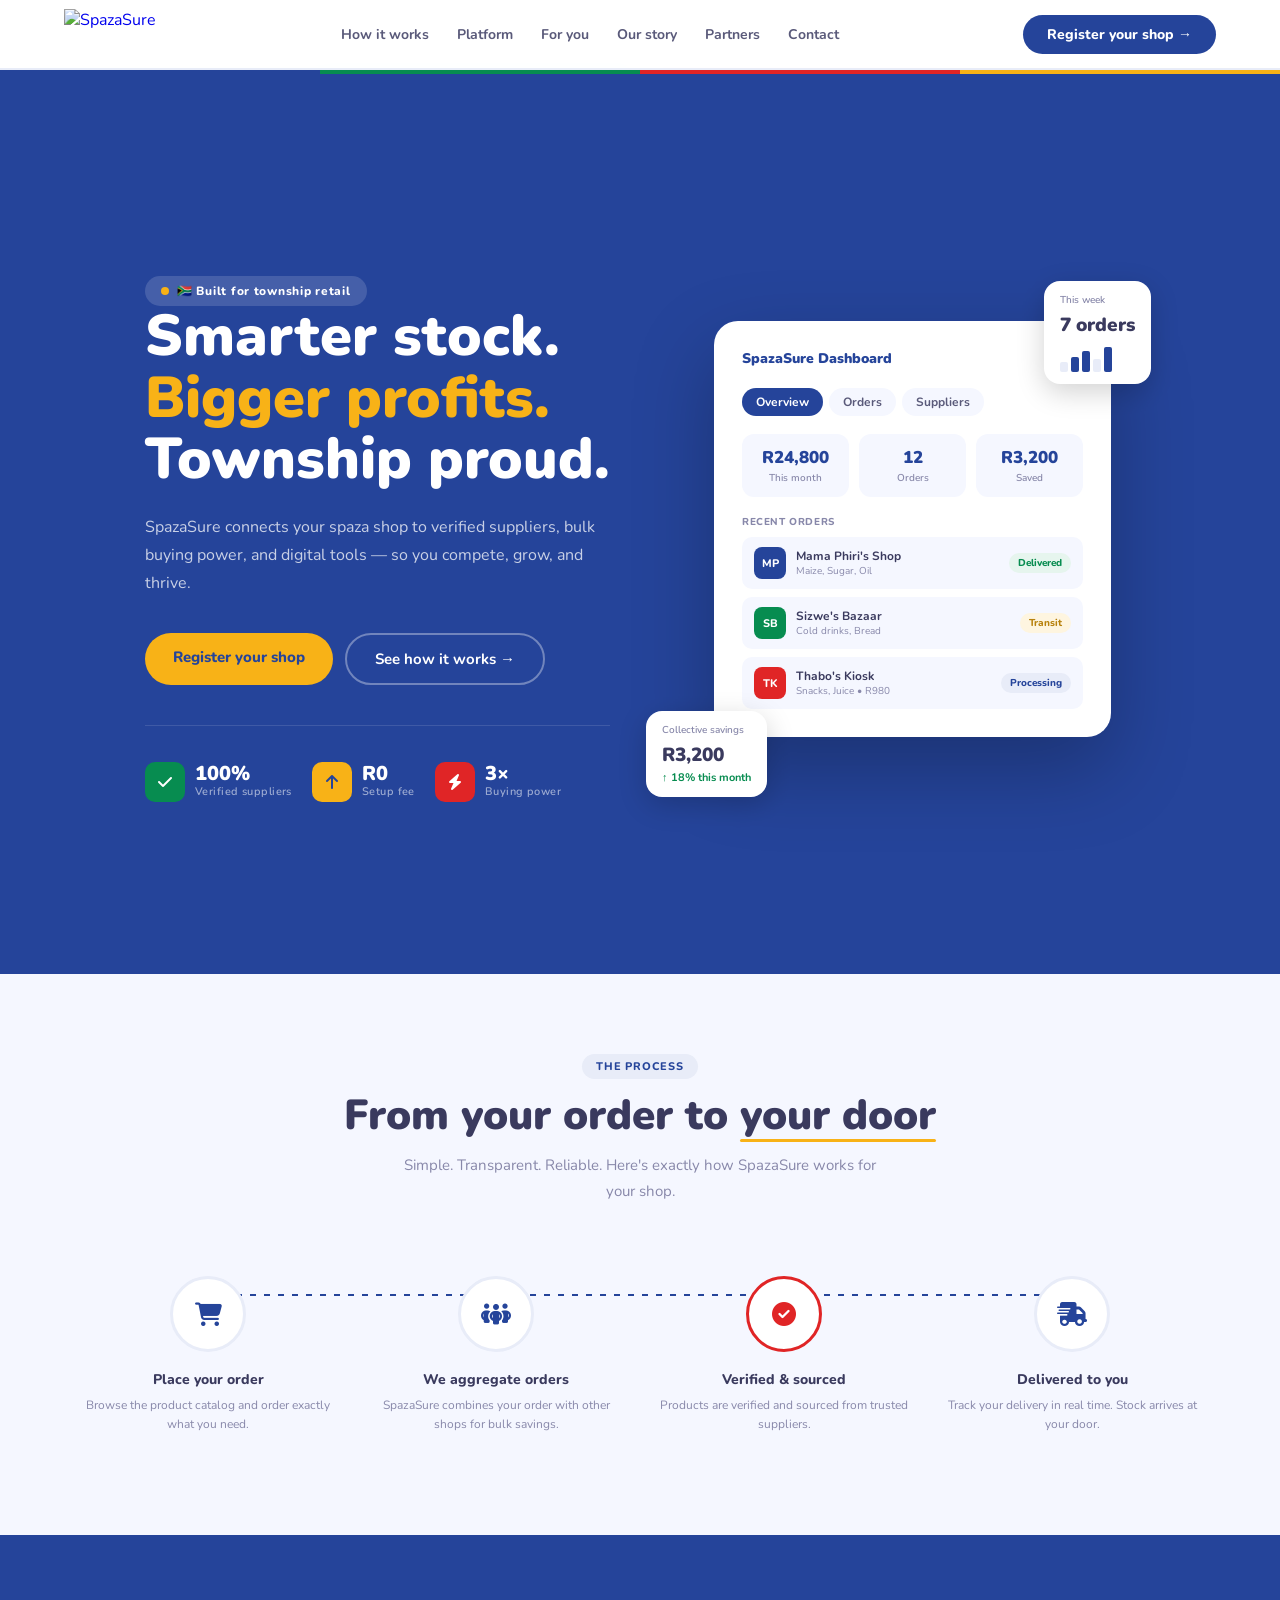
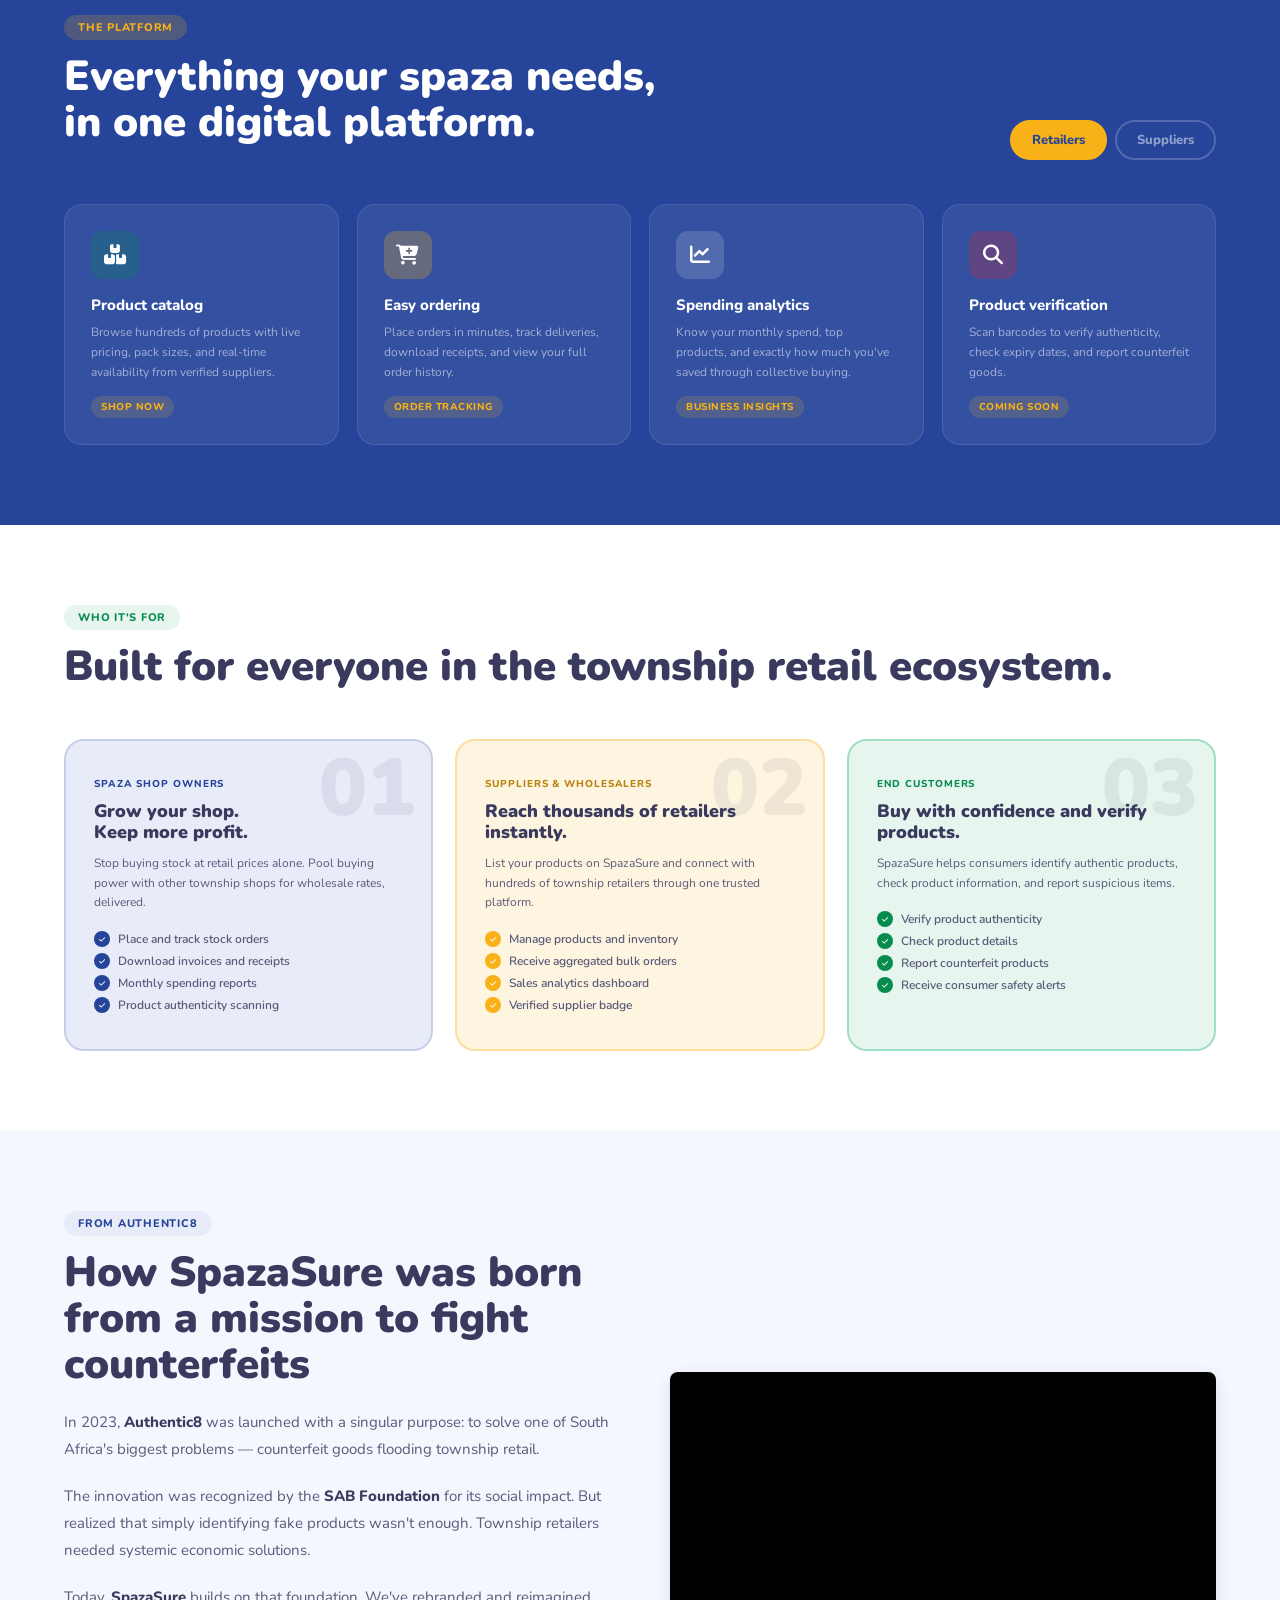
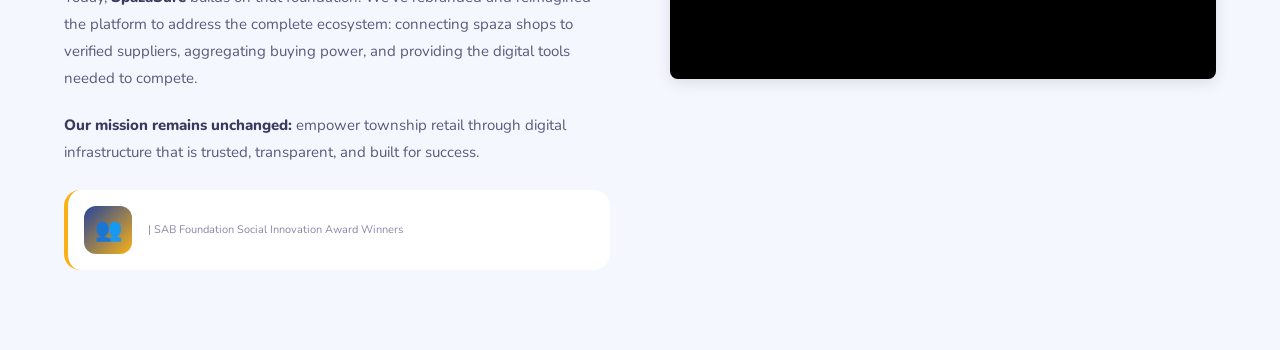
==== commit 715c9d5f: "Update index.html" ====
--- a/index.html
+++ b/index.html
@@ -554,23 +554,42 @@
         </div>
       </div>
 
-<div class="story-video" style="position: relative; pointer-events: auto;">
-  <iframe 
-    src="https://www.youtube.com/embed/lX_kxIuhm48?autoplay=1&mute=1&controls=1&modestbranding=1&rel=0" 
-    allow="autoplay; encrypted-media; fullscreen" 
-    allowfullscreen="true"
-    webkitallowfullscreen="true" 
-    mozallowfullscreen="true"
-    loading="lazy" 
-    title="SpazaSure - Township Retail Innovation"
-    style="position: relative; z-index: 10; pointer-events: auto; width: 100%; height: 100%; border: none;">
-  </iframe>
-</div>
+      <!-- RIGHT SIDE: Video and Gallery Combined Column -->
+      <!-- Moving the entire media block up using negative margin-top -->
+      <div class="story-media-col" style="margin-top: -30px; display: flex; flex-direction: column; gap: 20px;">
+        
+        <!-- Video Container -->
+        <div class="story-video" style="position: relative; pointer-events: auto; width: 100%; aspect-ratio: 16/9; background: #000; border-radius: 8px; overflow: hidden; box-shadow: 0 4px 15px rgba(0,0,0,0.1);">
+          <iframe 
+            src="https://www.youtube.com/embed/lX_kxIuhm48?autoplay=1&mute=1&controls=1&modestbranding=1&rel=0" 
+            allow="autoplay; encrypted-media; fullscreen" 
+            allowfullscreen="true"
+            webkitallowfullscreen="true" 
+            mozallowfullscreen="true"
+            loading="lazy" 
+            title="SpazaSure - Township Retail Innovation"
+            style="position: relative; z-index: 10; pointer-events: auto; width: 100%; height: 100%; border: none;">
+          </table>
+        </div>
+
+        <!-- NEW: Stock Images Grid (8 Images) -->
+        <div class="story-gallery" style="display: grid; grid-template-columns: repeat(4, 1fr); gap: 10px; width: 100%;">
+          <!-- Note: Adjust file names if your filesystem paths require exact character matches for spaces/parentheses -->
+          <div style="aspect-ratio: 1/1; overflow: hidden; border-radius: 6px; box-shadow: 0 2px 8px rgba(0,0,0,0.05);"><img src="stock (1).jpeg" alt="Township Retail 1" style="width: 100%; height: 100%; object-fit: cover;"></div>
+          <div style="aspect-ratio: 1/1; overflow: hidden; border-radius: 6px; box-shadow: 0 2px 8px rgba(0,0,0,0.05);"><img src="stock (2).jpeg" alt="Township Retail 2" style="width: 100%; height: 100%; object-fit: cover;"></div>
+          <div style="aspect-ratio: 1/1; overflow: hidden; border-radius: 6px; box-shadow: 0 2px 8px rgba(0,0,0,0.05);"><img src="stock (3).jpeg" alt="Township Retail 3" style="width: 100%; height: 100%; object-fit: cover;"></div>
+          <div style="aspect-ratio: 1/1; overflow: hidden; border-radius: 6px; box-shadow: 0 2px 8px rgba(0,0,0,0.05);"><img src="stock (4).jpeg" alt="Township Retail 4" style="width: 100%; height: 100%; object-fit: cover;"></div>
+          <div style="aspect-ratio: 1/1; overflow: hidden; border-radius: 6px; box-shadow: 0 2px 8px rgba(0,0,0,0.05);"><img src="stock (5).jpeg" alt="Township Retail 5" style="width: 100%; height: 100%; object-fit: cover;"></div>
+          <div style="aspect-ratio: 1/1; overflow: hidden; border-radius: 6px; box-shadow: 0 2px 8px rgba(0,0,0,0.05);"><img src="stock (6).jpeg" alt="Township Retail 6" style="width: 100%; height: 100%; object-fit: cover;"></div>
+          <div style="aspect-ratio: 1/1; overflow: hidden; border-radius: 6px; box-shadow: 0 2px 8px rgba(0,0,0,0.05);"><img src="stock (7).jpeg" alt="Township Retail 7" style="width: 100%; height: 100%; object-fit: cover;"></div>
+          <div style="aspect-ratio: 1/1; overflow: hidden; border-radius: 6px; box-shadow: 0 2px 8px rgba(0,0,0,0.05);"><img src="stock (8).jpeg" alt="Township Retail 8" style="width: 100%; height: 100%; object-fit: cover;"></div>
+        </div>
+
+      </div>
       
     </div>
   </div>
 </section>
-
 <!-- SUPPORTED BY INDUSTRY LEADERS + APP COMING SOON -->
 <section class="supported-section" id="partners">
   <div class="supported-inner">
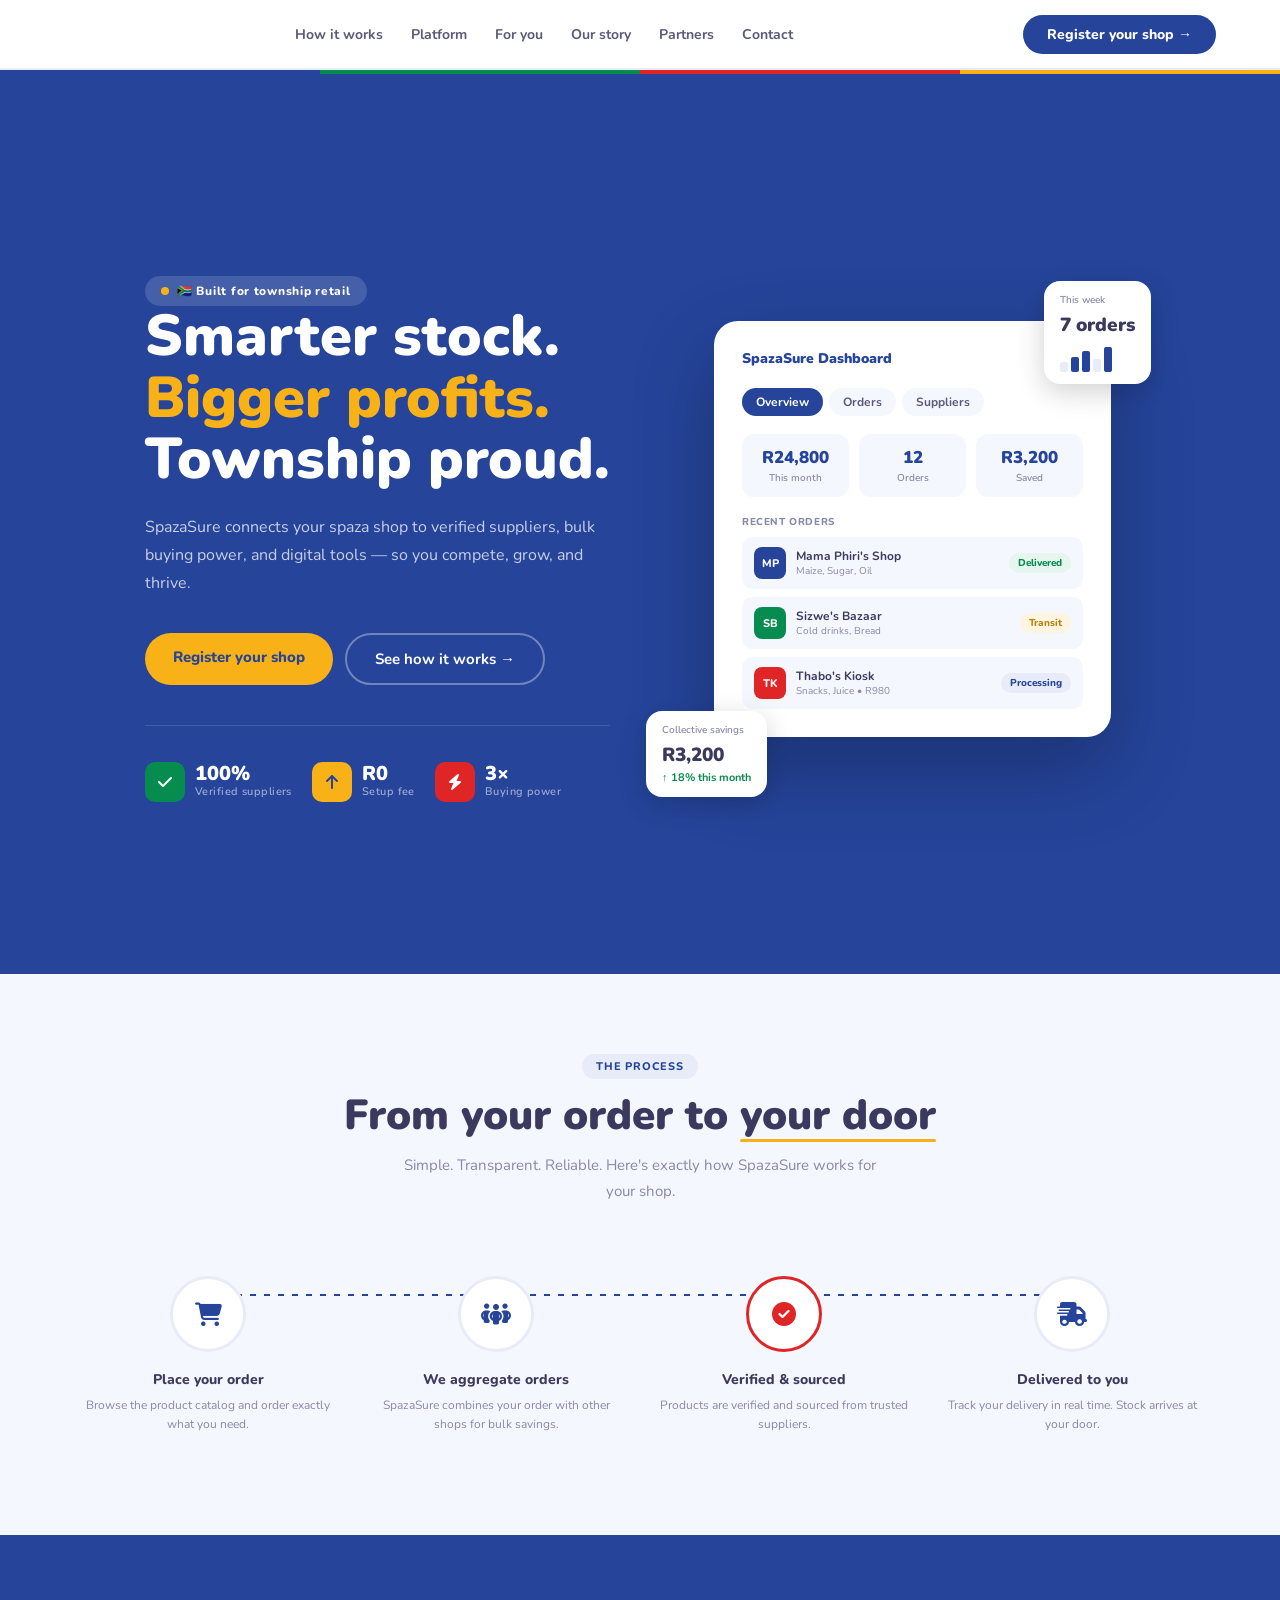
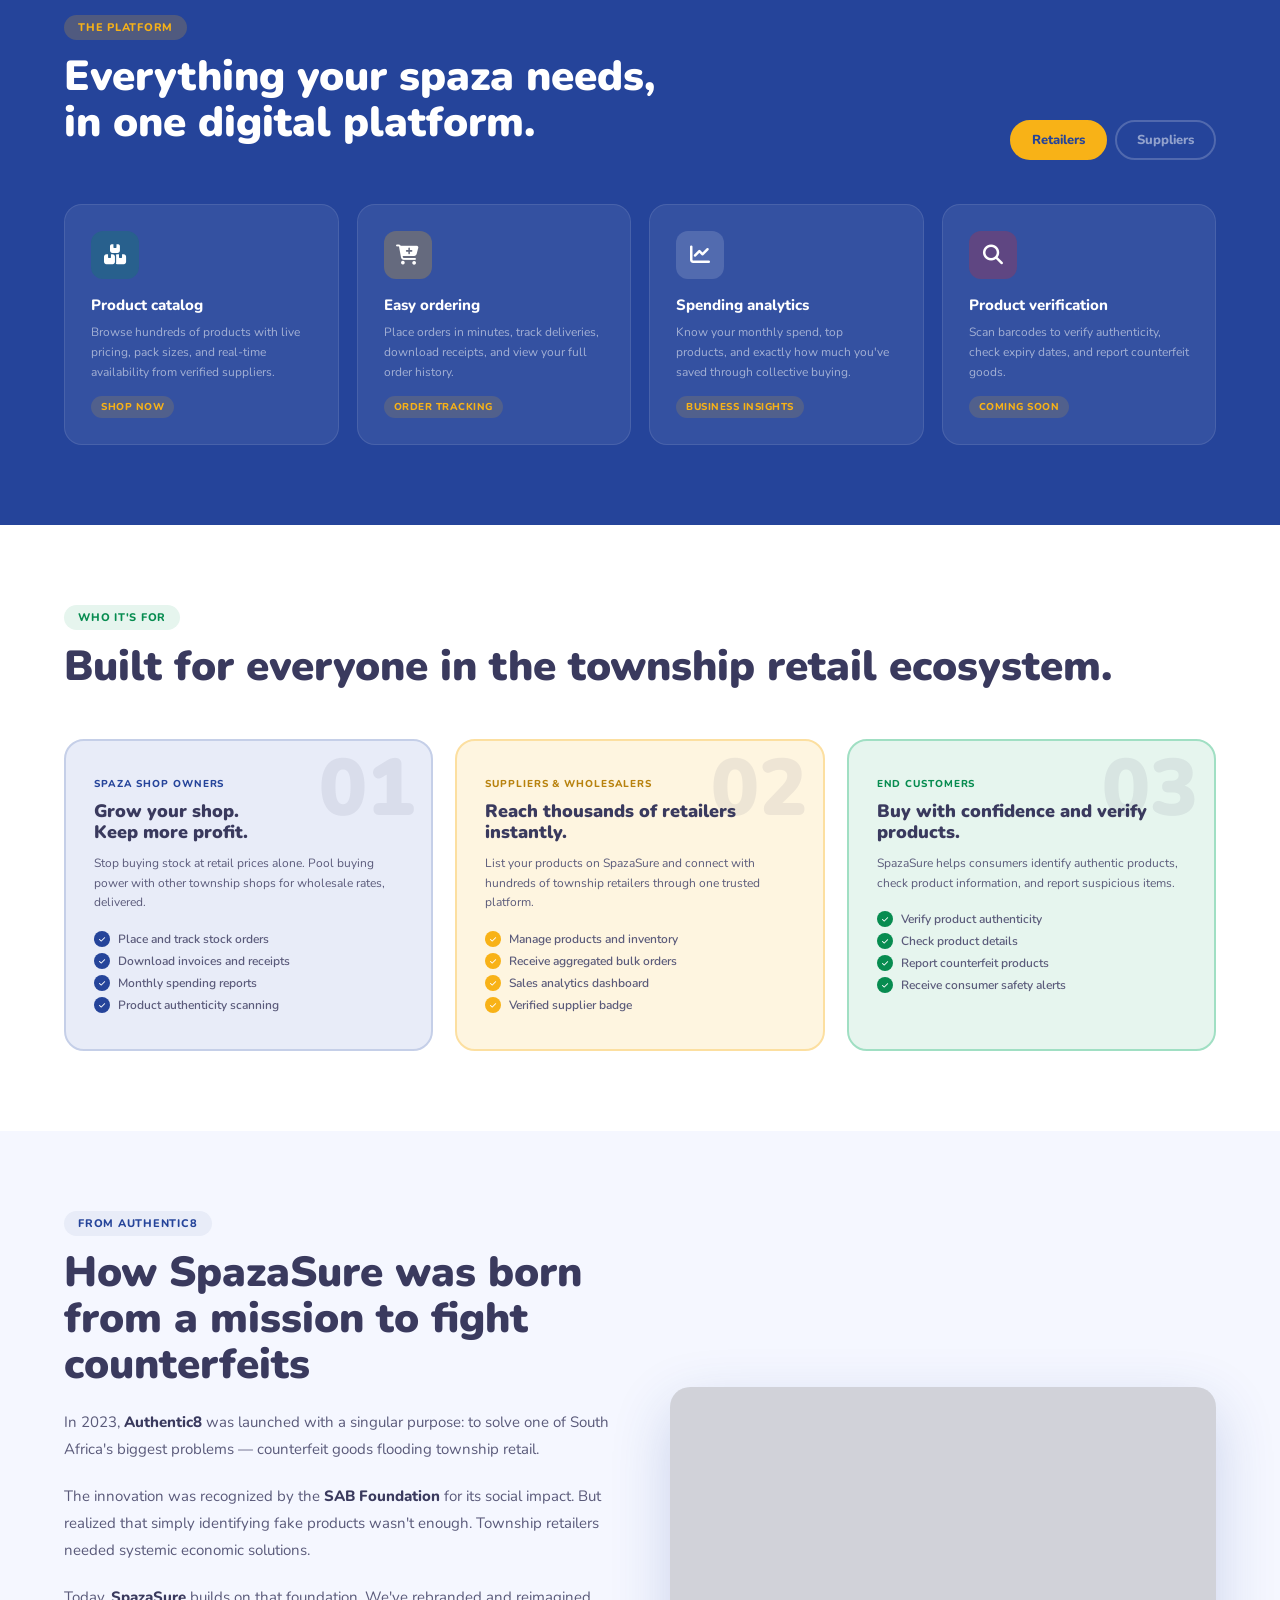
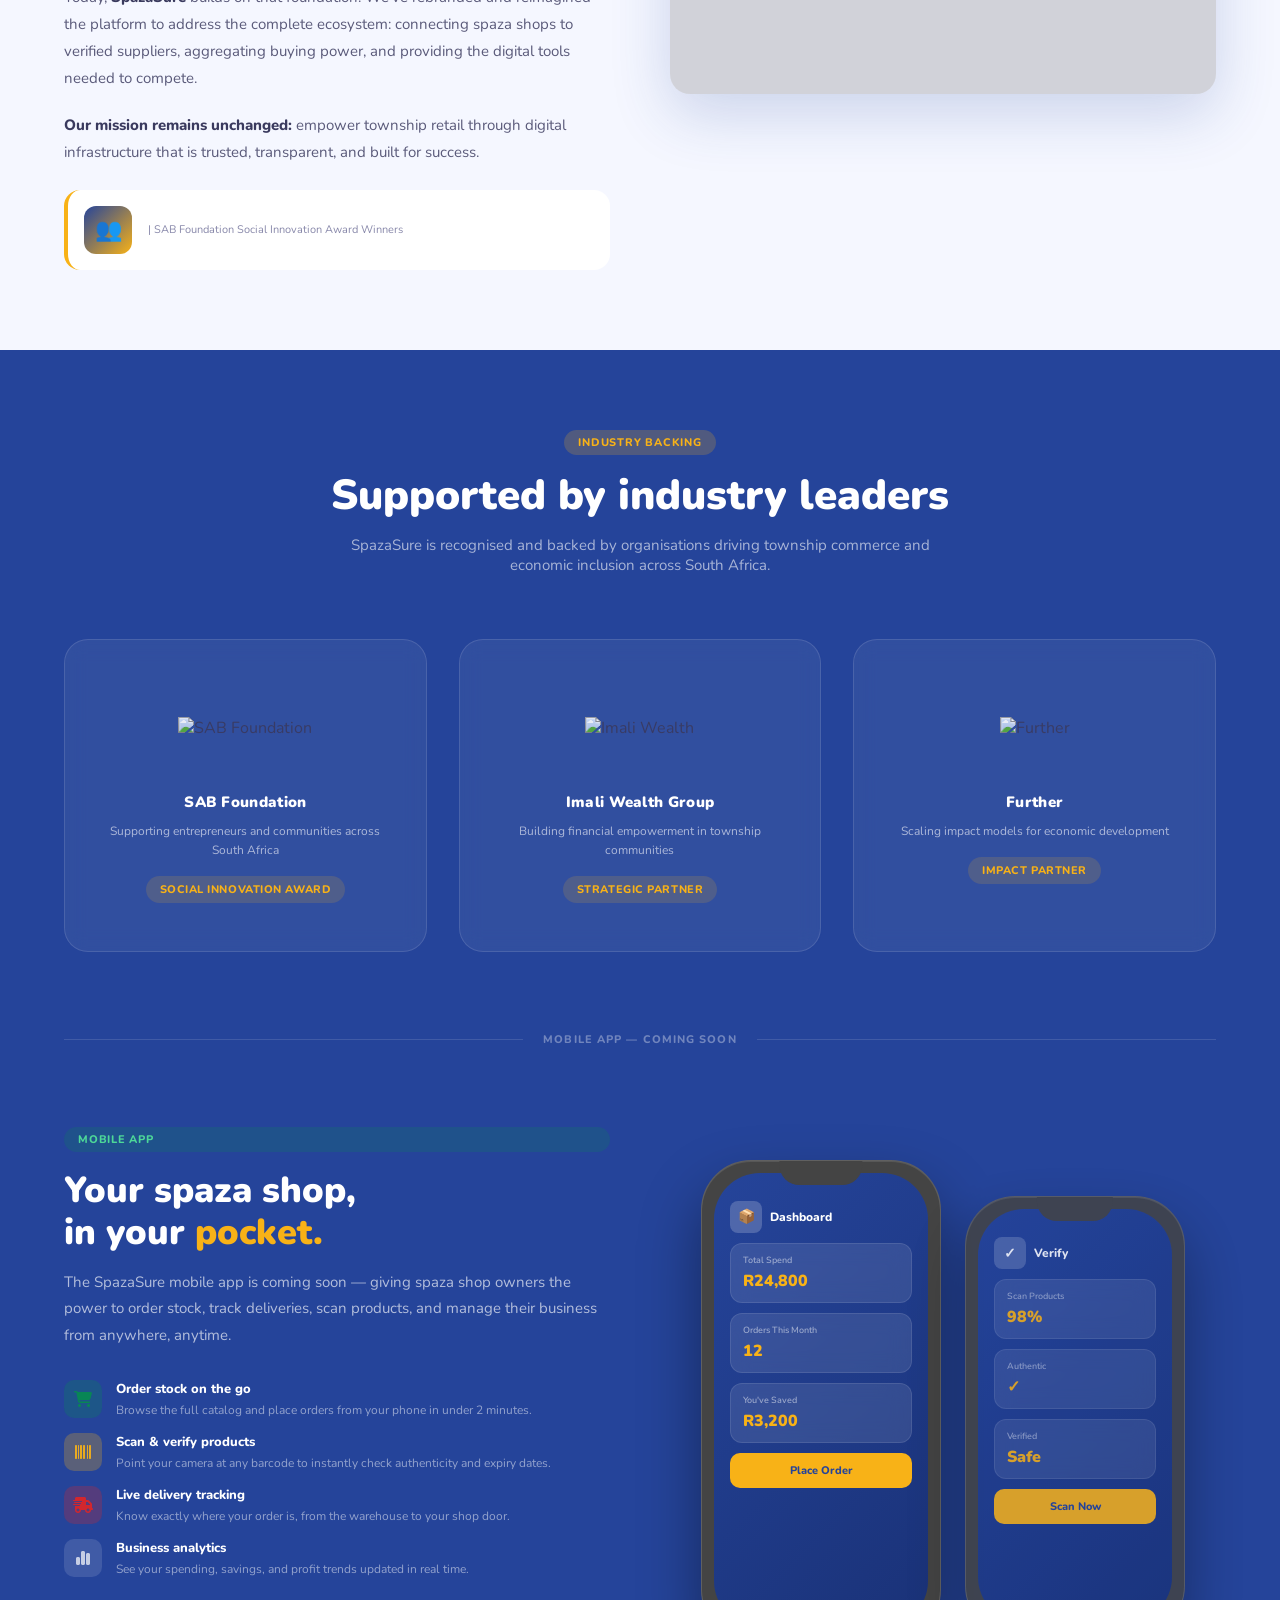
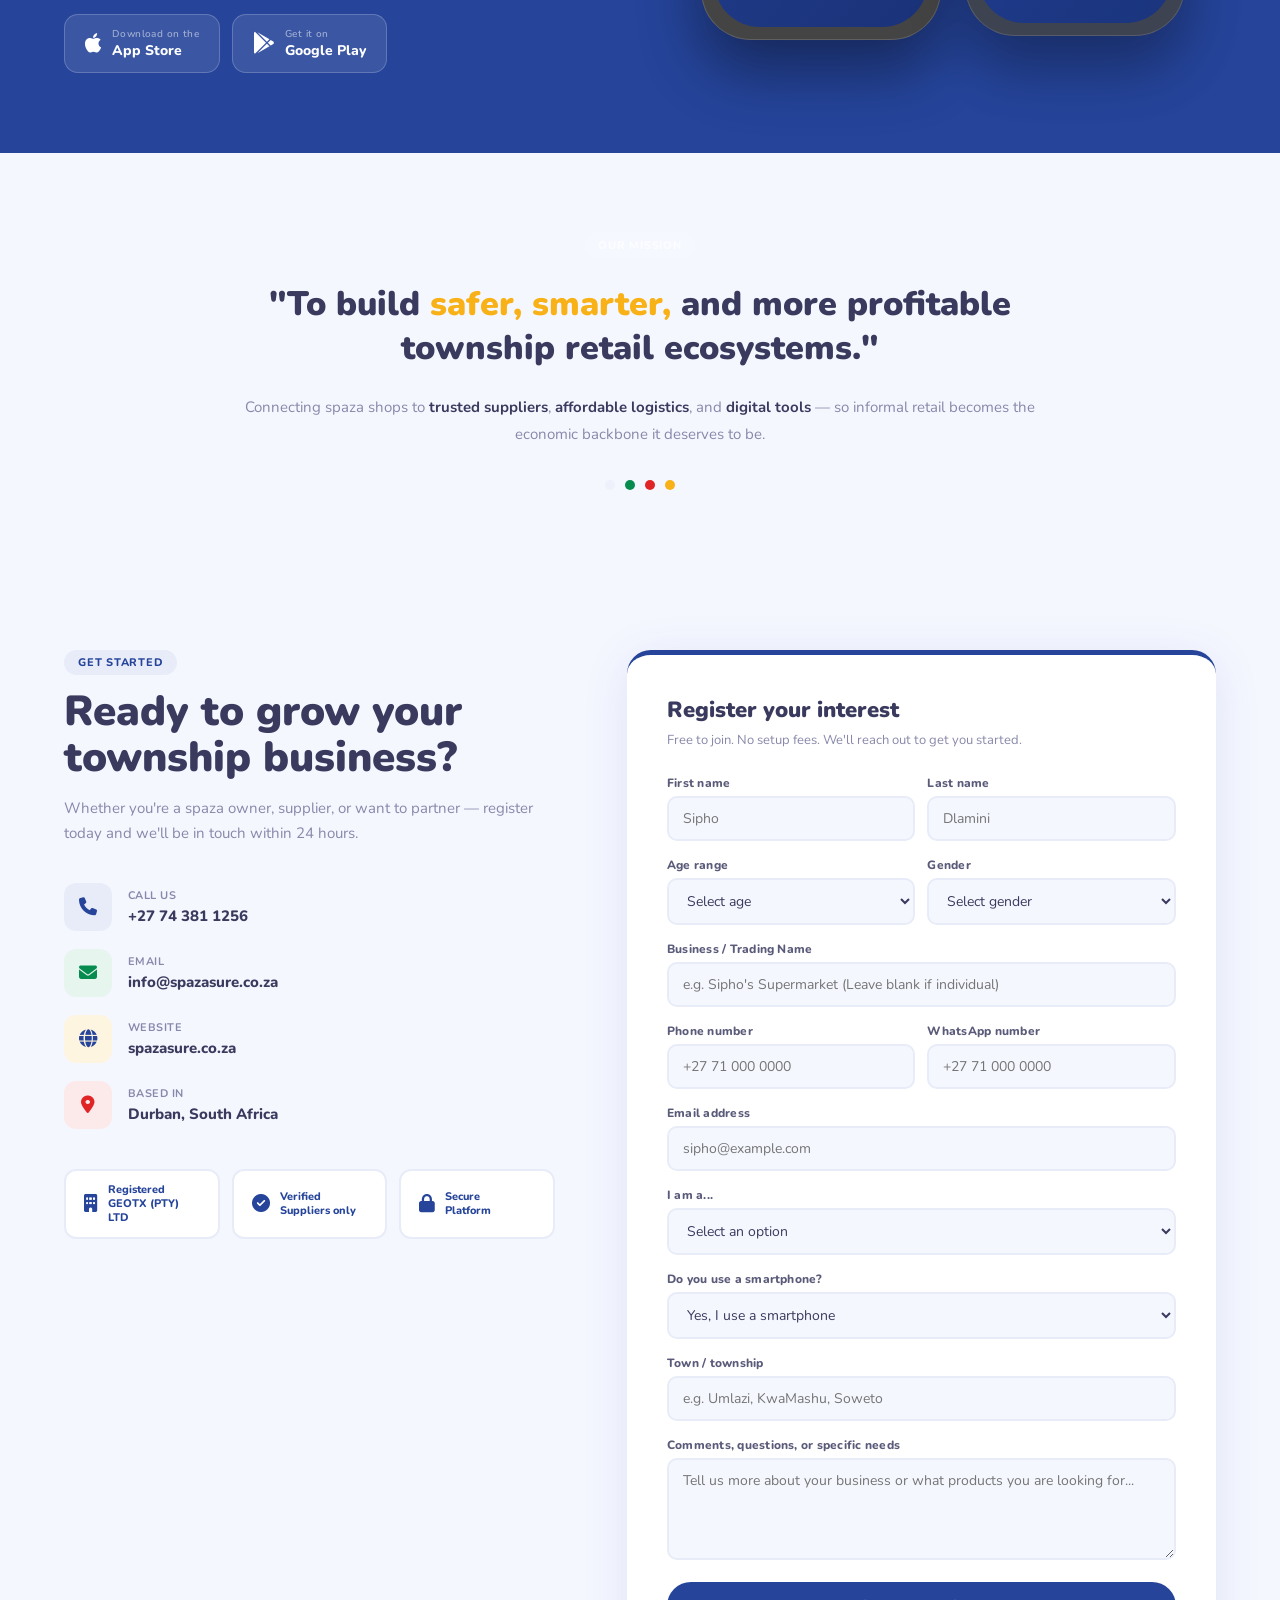
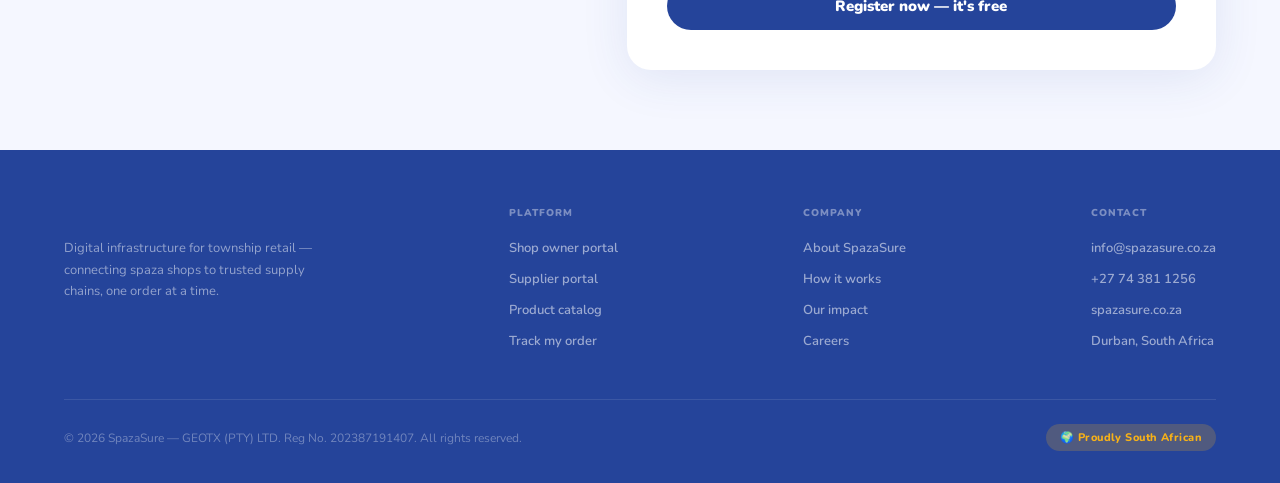
==== commit a43e4a72: "Update index.html" ====
--- a/index.html
+++ b/index.html
@@ -554,42 +554,23 @@
         </div>
       </div>
 
-      <!-- RIGHT SIDE: Video and Gallery Combined Column -->
-      <!-- Moving the entire media block up using negative margin-top -->
-      <div class="story-media-col" style="margin-top: -30px; display: flex; flex-direction: column; gap: 20px;">
-        
-        <!-- Video Container -->
-        <div class="story-video" style="position: relative; pointer-events: auto; width: 100%; aspect-ratio: 16/9; background: #000; border-radius: 8px; overflow: hidden; box-shadow: 0 4px 15px rgba(0,0,0,0.1);">
-          <iframe 
-            src="https://www.youtube.com/embed/lX_kxIuhm48?autoplay=1&mute=1&controls=1&modestbranding=1&rel=0" 
-            allow="autoplay; encrypted-media; fullscreen" 
-            allowfullscreen="true"
-            webkitallowfullscreen="true" 
-            mozallowfullscreen="true"
-            loading="lazy" 
-            title="SpazaSure - Township Retail Innovation"
-            style="position: relative; z-index: 10; pointer-events: auto; width: 100%; height: 100%; border: none;">
-          </table>
-        </div>
-
-        <!-- NEW: Stock Images Grid (8 Images) -->
-        <div class="story-gallery" style="display: grid; grid-template-columns: repeat(4, 1fr); gap: 10px; width: 100%;">
-          <!-- Note: Adjust file names if your filesystem paths require exact character matches for spaces/parentheses -->
-          <div style="aspect-ratio: 1/1; overflow: hidden; border-radius: 6px; box-shadow: 0 2px 8px rgba(0,0,0,0.05);"><img src="stock (1).jpeg" alt="Township Retail 1" style="width: 100%; height: 100%; object-fit: cover;"></div>
-          <div style="aspect-ratio: 1/1; overflow: hidden; border-radius: 6px; box-shadow: 0 2px 8px rgba(0,0,0,0.05);"><img src="stock (2).jpeg" alt="Township Retail 2" style="width: 100%; height: 100%; object-fit: cover;"></div>
-          <div style="aspect-ratio: 1/1; overflow: hidden; border-radius: 6px; box-shadow: 0 2px 8px rgba(0,0,0,0.05);"><img src="stock (3).jpeg" alt="Township Retail 3" style="width: 100%; height: 100%; object-fit: cover;"></div>
-          <div style="aspect-ratio: 1/1; overflow: hidden; border-radius: 6px; box-shadow: 0 2px 8px rgba(0,0,0,0.05);"><img src="stock (4).jpeg" alt="Township Retail 4" style="width: 100%; height: 100%; object-fit: cover;"></div>
-          <div style="aspect-ratio: 1/1; overflow: hidden; border-radius: 6px; box-shadow: 0 2px 8px rgba(0,0,0,0.05);"><img src="stock (5).jpeg" alt="Township Retail 5" style="width: 100%; height: 100%; object-fit: cover;"></div>
-          <div style="aspect-ratio: 1/1; overflow: hidden; border-radius: 6px; box-shadow: 0 2px 8px rgba(0,0,0,0.05);"><img src="stock (6).jpeg" alt="Township Retail 6" style="width: 100%; height: 100%; object-fit: cover;"></div>
-          <div style="aspect-ratio: 1/1; overflow: hidden; border-radius: 6px; box-shadow: 0 2px 8px rgba(0,0,0,0.05);"><img src="stock (7).jpeg" alt="Township Retail 7" style="width: 100%; height: 100%; object-fit: cover;"></div>
-          <div style="aspect-ratio: 1/1; overflow: hidden; border-radius: 6px; box-shadow: 0 2px 8px rgba(0,0,0,0.05);"><img src="stock (8).jpeg" alt="Township Retail 8" style="width: 100%; height: 100%; object-fit: cover;"></div>
-        </div>
-
-      </div>
+<div class="story-video" style="position: relative; pointer-events: auto;">
+  <iframe 
+    src="https://www.youtube.com/embed/lX_kxIuhm48?autoplay=1&mute=1&controls=1&modestbranding=1&rel=0" 
+    allow="autoplay; encrypted-media; fullscreen" 
+    allowfullscreen="true"
+    webkitallowfullscreen="true" 
+    mozallowfullscreen="true"
+    loading="lazy" 
+    title="SpazaSure - Township Retail Innovation"
+    style="position: relative; z-index: 10; pointer-events: auto; width: 100%; height: 100%; border: none;">
+  </iframe>
+</div>
       
     </div>
   </div>
 </section>
+
 <!-- SUPPORTED BY INDUSTRY LEADERS + APP COMING SOON -->
 <section class="supported-section" id="partners">
   <div class="supported-inner">
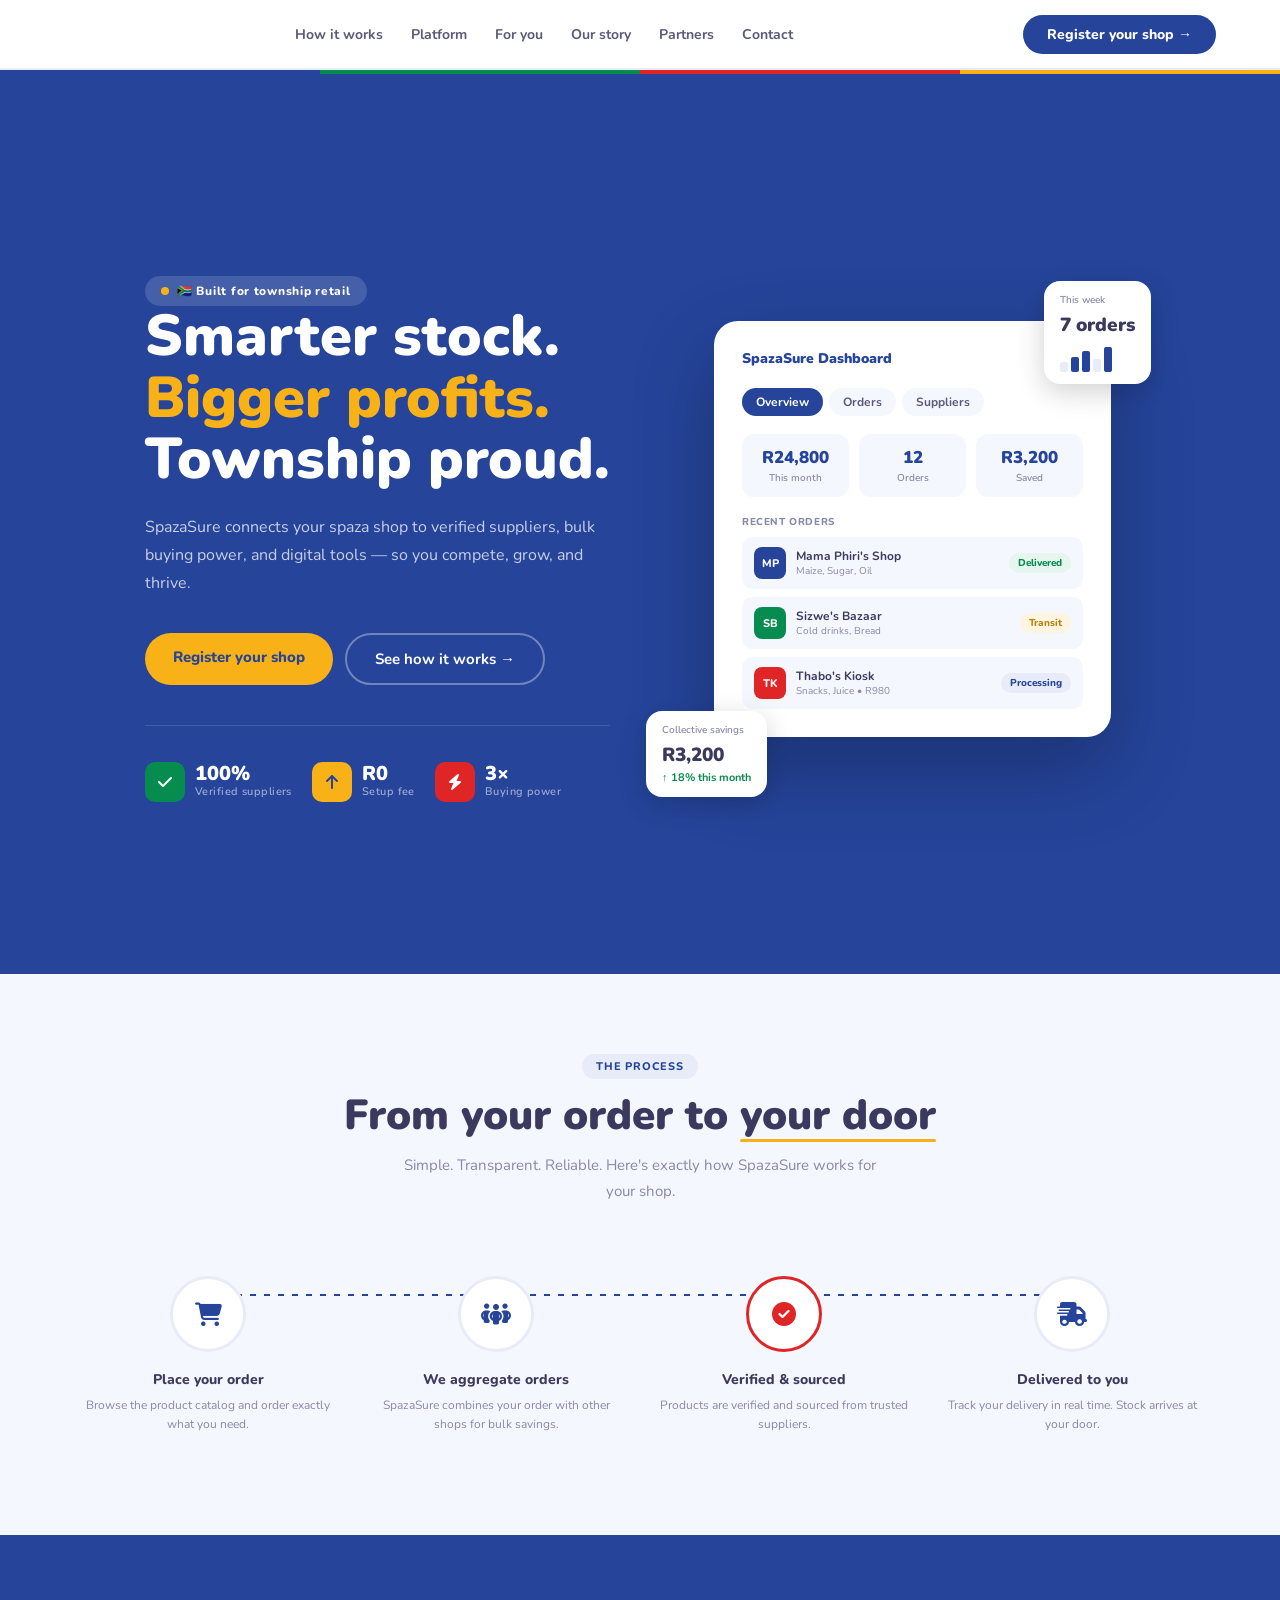
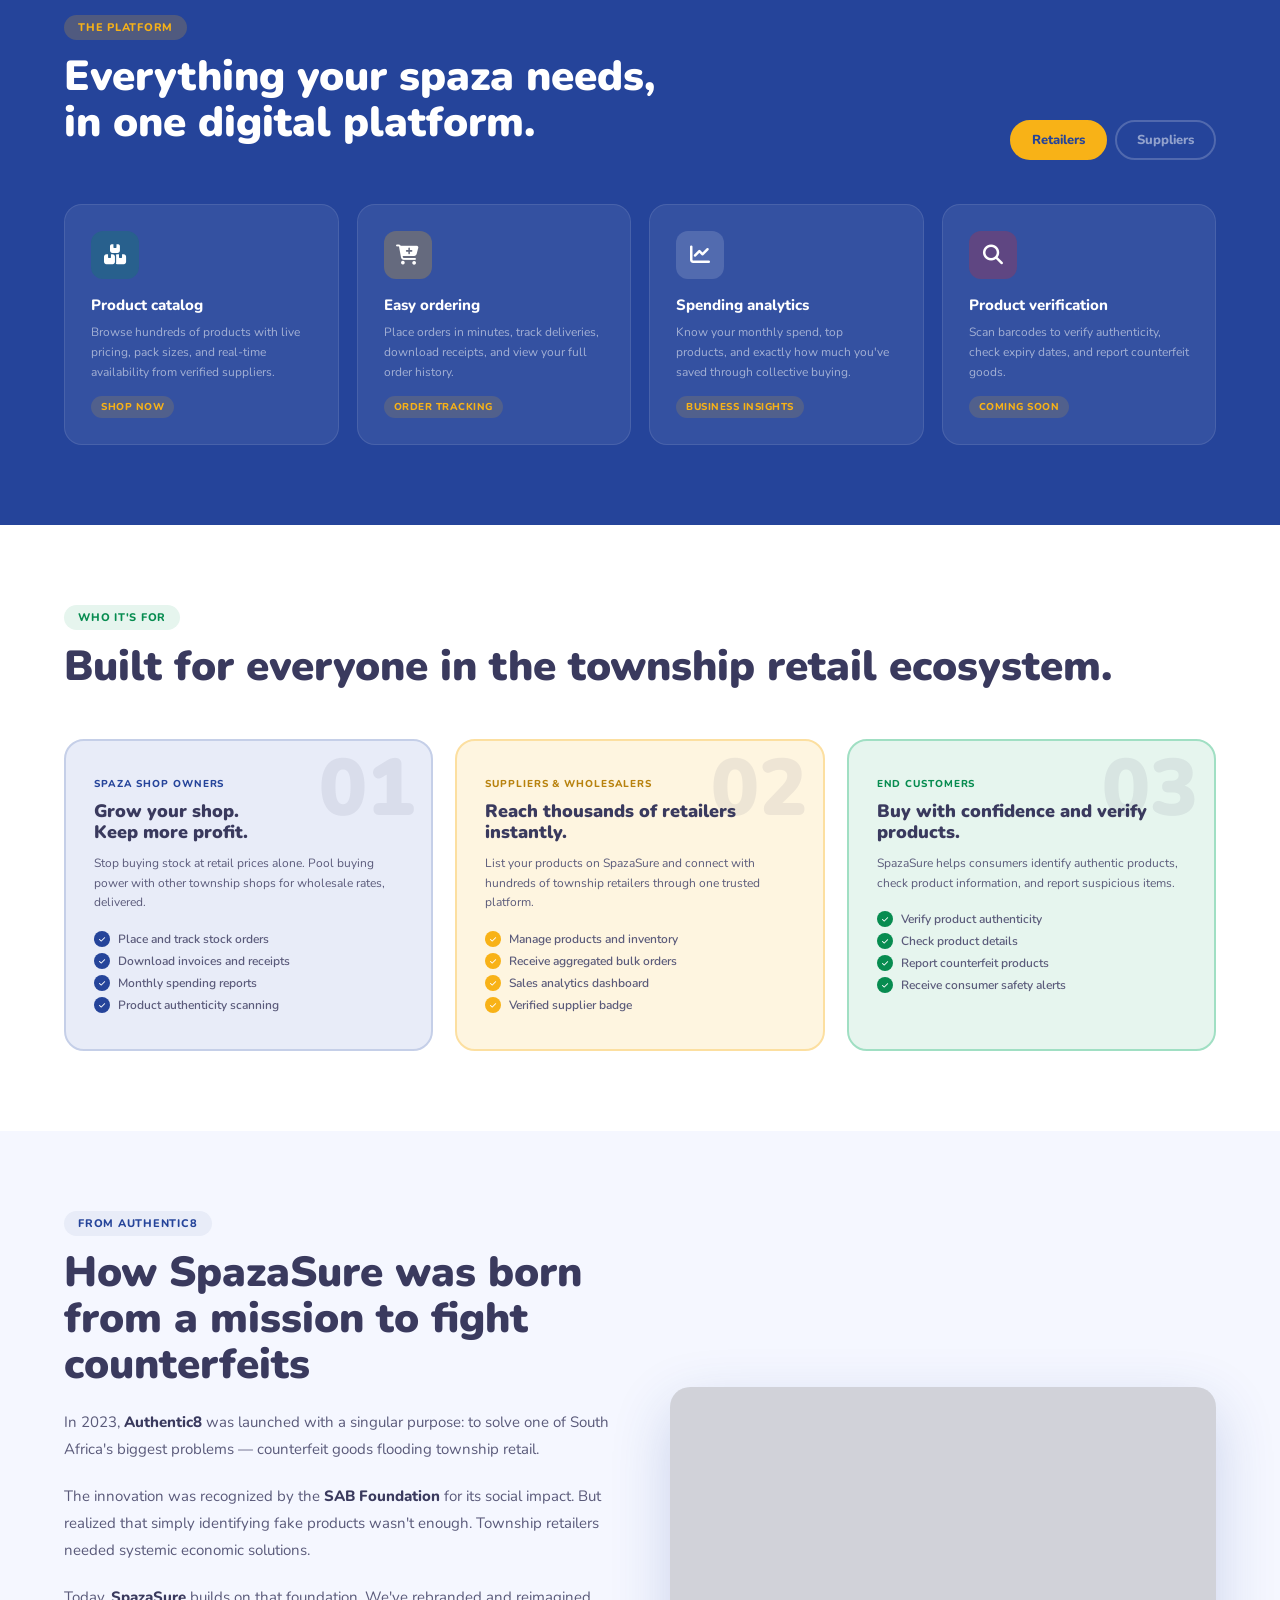
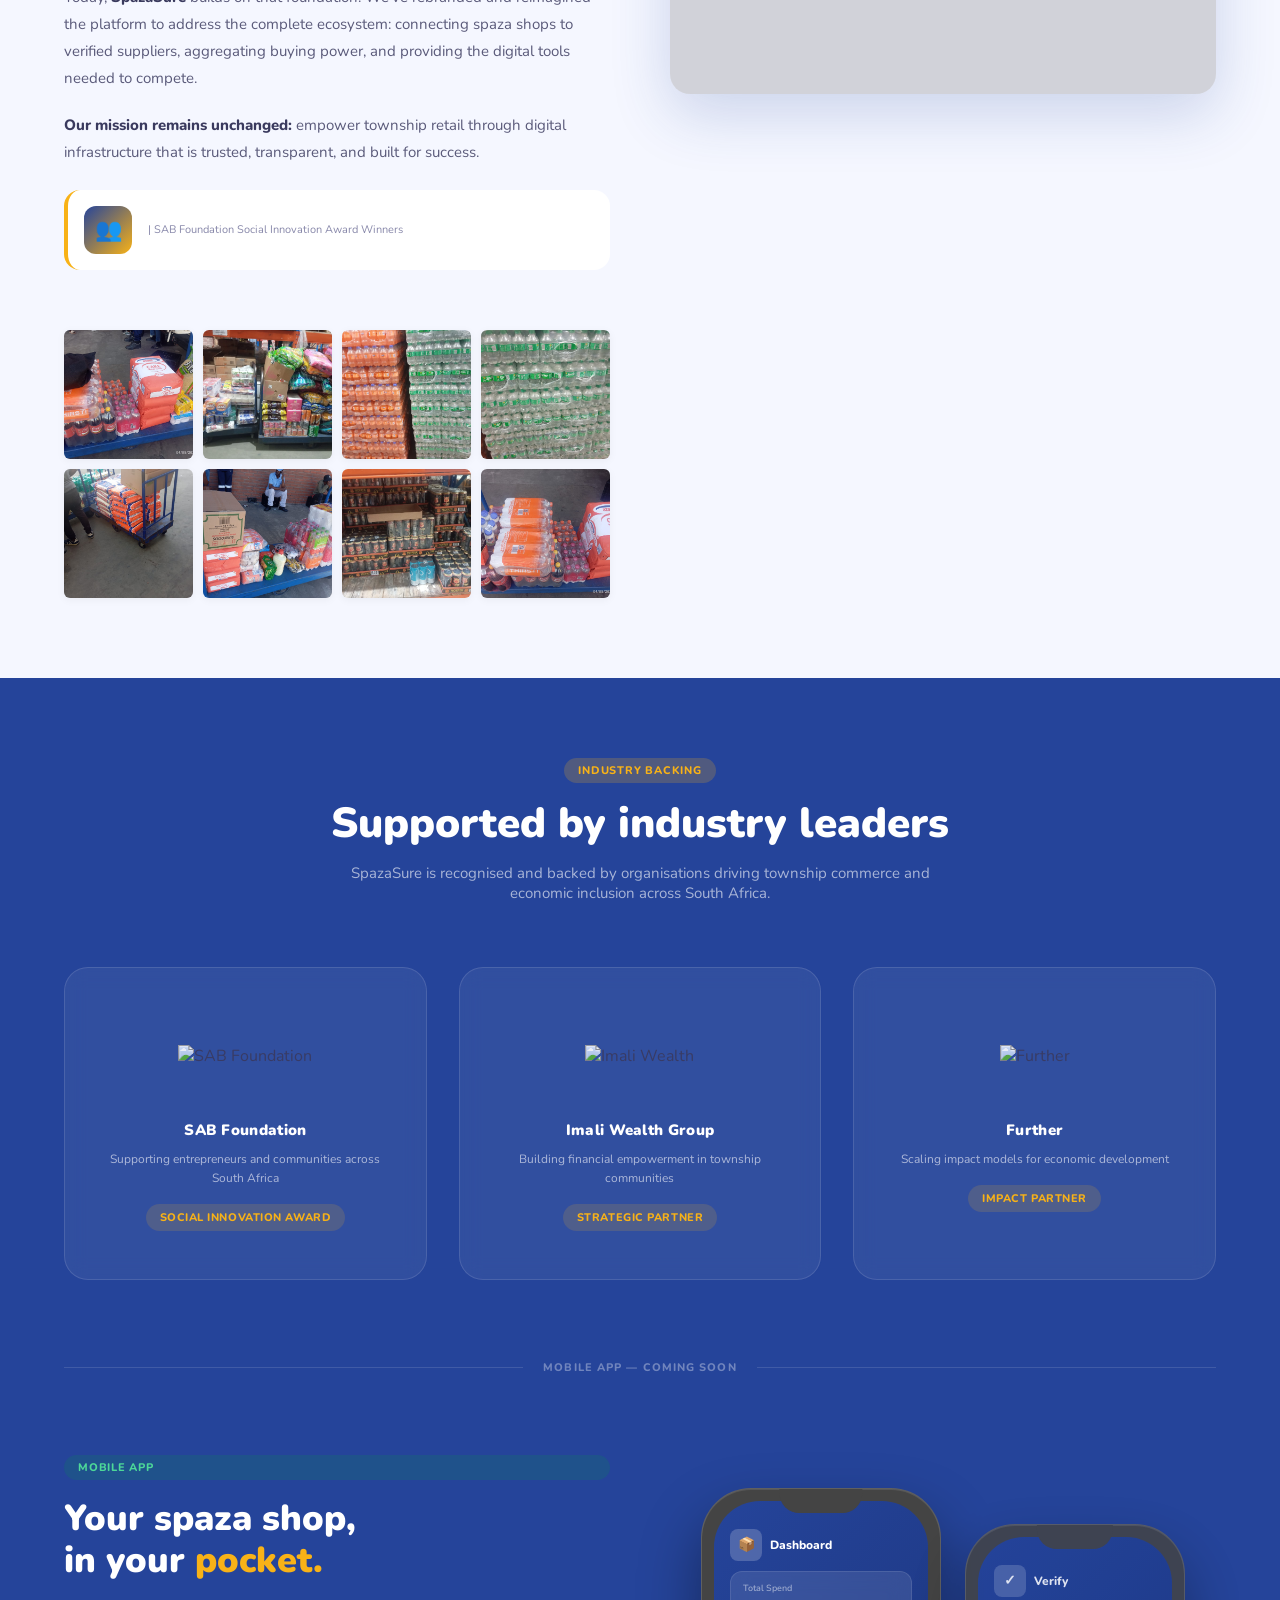
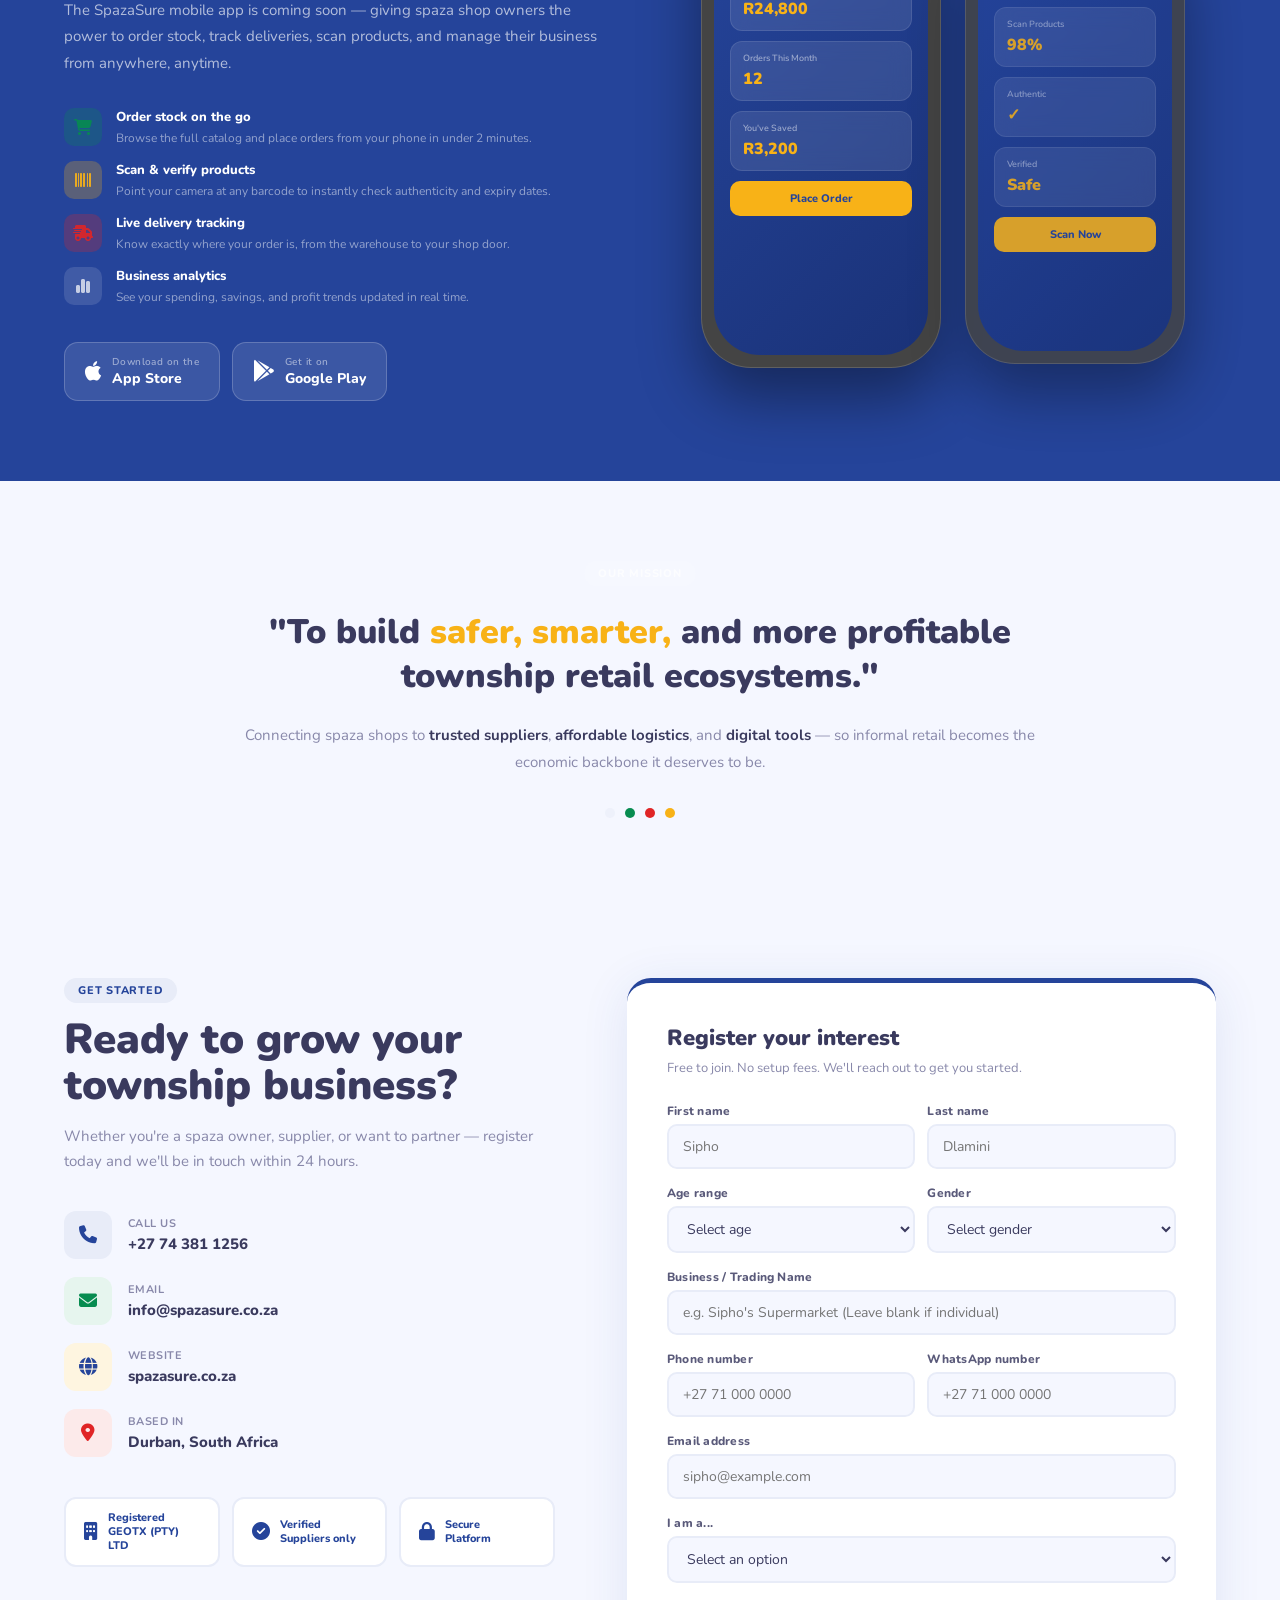
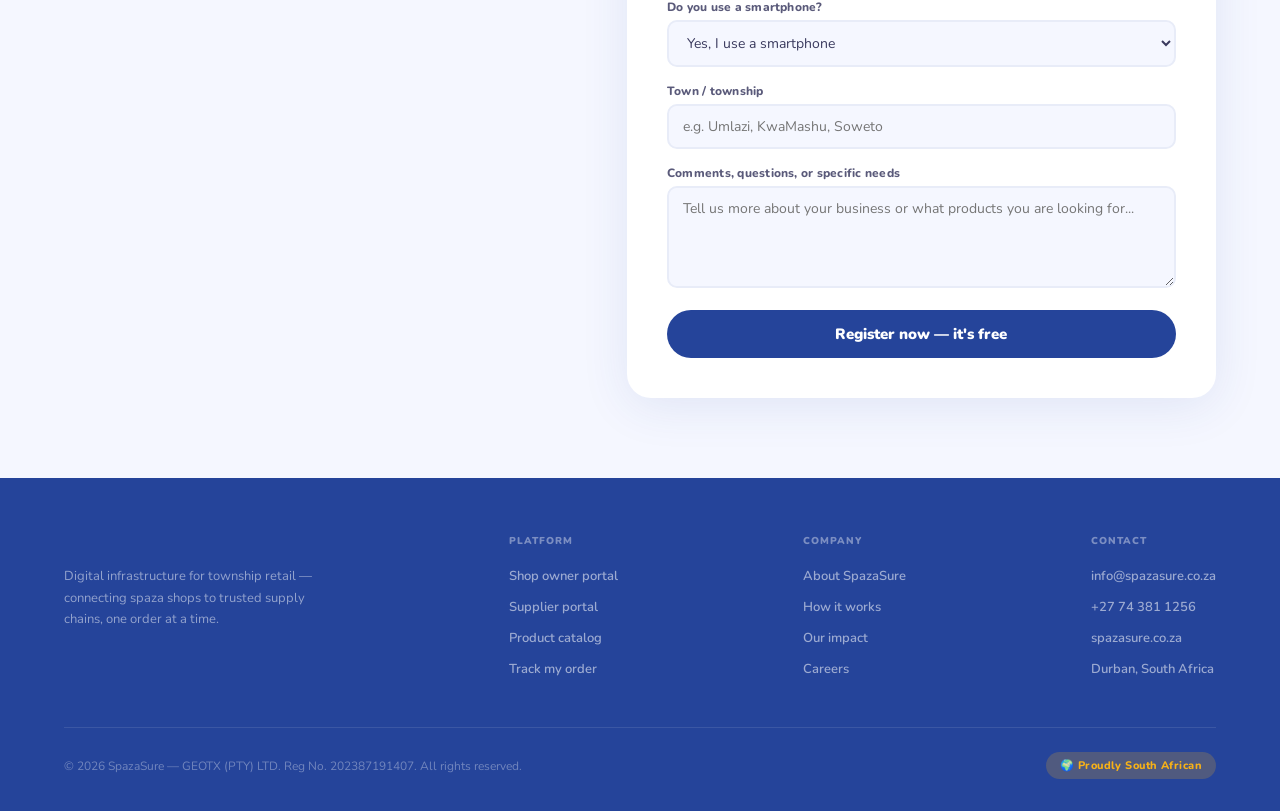
==== commit 2ae50daa: "Update index.html" ====
--- a/index.html
+++ b/index.html
@@ -566,6 +566,19 @@
     style="position: relative; z-index: 10; pointer-events: auto; width: 100%; height: 100%; border: none;">
   </iframe>
 </div>
+
+      <!-- NEW: Stock Images Grid (8 Images) -->
+        <div class="story-gallery" style="display: grid; grid-template-columns: repeat(4, 1fr); gap: 10px; width: 100%;">
+          <!-- Note: Adjust file names if your filesystem paths require exact character matches for spaces/parentheses -->
+          <div style="aspect-ratio: 1/1; overflow: hidden; border-radius: 6px; box-shadow: 0 2px 8px rgba(0,0,0,0.05);"><img src="stock (1).jpeg" alt="Township Retail 1" style="width: 100%; height: 100%; object-fit: cover;"></div>
+          <div style="aspect-ratio: 1/1; overflow: hidden; border-radius: 6px; box-shadow: 0 2px 8px rgba(0,0,0,0.05);"><img src="stock (2).jpeg" alt="Township Retail 2" style="width: 100%; height: 100%; object-fit: cover;"></div>
+          <div style="aspect-ratio: 1/1; overflow: hidden; border-radius: 6px; box-shadow: 0 2px 8px rgba(0,0,0,0.05);"><img src="stock (3).jpeg" alt="Township Retail 3" style="width: 100%; height: 100%; object-fit: cover;"></div>
+          <div style="aspect-ratio: 1/1; overflow: hidden; border-radius: 6px; box-shadow: 0 2px 8px rgba(0,0,0,0.05);"><img src="stock (4).jpeg" alt="Township Retail 4" style="width: 100%; height: 100%; object-fit: cover;"></div>
+          <div style="aspect-ratio: 1/1; overflow: hidden; border-radius: 6px; box-shadow: 0 2px 8px rgba(0,0,0,0.05);"><img src="stock (5).jpeg" alt="Township Retail 5" style="width: 100%; height: 100%; object-fit: cover;"></div>
+          <div style="aspect-ratio: 1/1; overflow: hidden; border-radius: 6px; box-shadow: 0 2px 8px rgba(0,0,0,0.05);"><img src="stock (6).jpeg" alt="Township Retail 6" style="width: 100%; height: 100%; object-fit: cover;"></div>
+          <div style="aspect-ratio: 1/1; overflow: hidden; border-radius: 6px; box-shadow: 0 2px 8px rgba(0,0,0,0.05);"><img src="stock (7).jpeg" alt="Township Retail 7" style="width: 100%; height: 100%; object-fit: cover;"></div>
+          <div style="aspect-ratio: 1/1; overflow: hidden; border-radius: 6px; box-shadow: 0 2px 8px rgba(0,0,0,0.05);"><img src="stock (8).jpeg" alt="Township Retail 8" style="width: 100%; height: 100%; object-fit: cover;"></div>
+        </div>
       
     </div>
   </div>
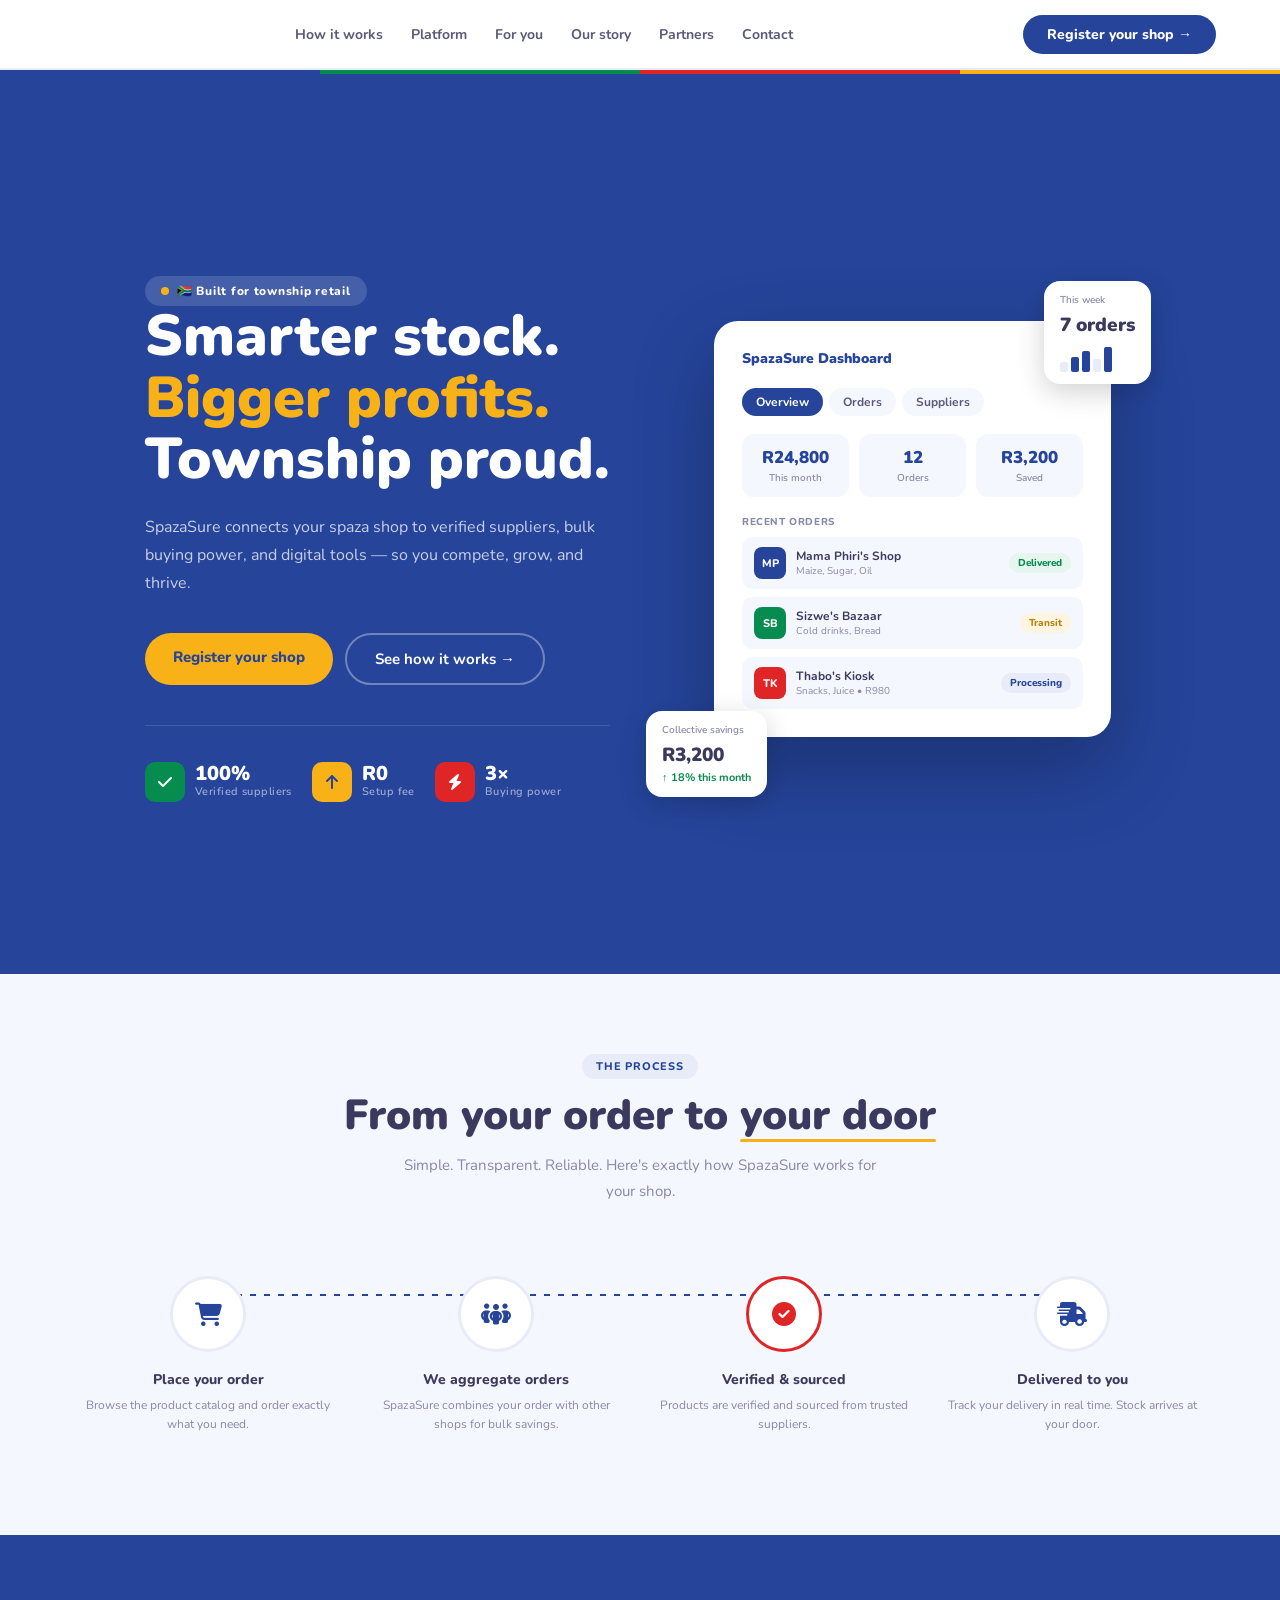
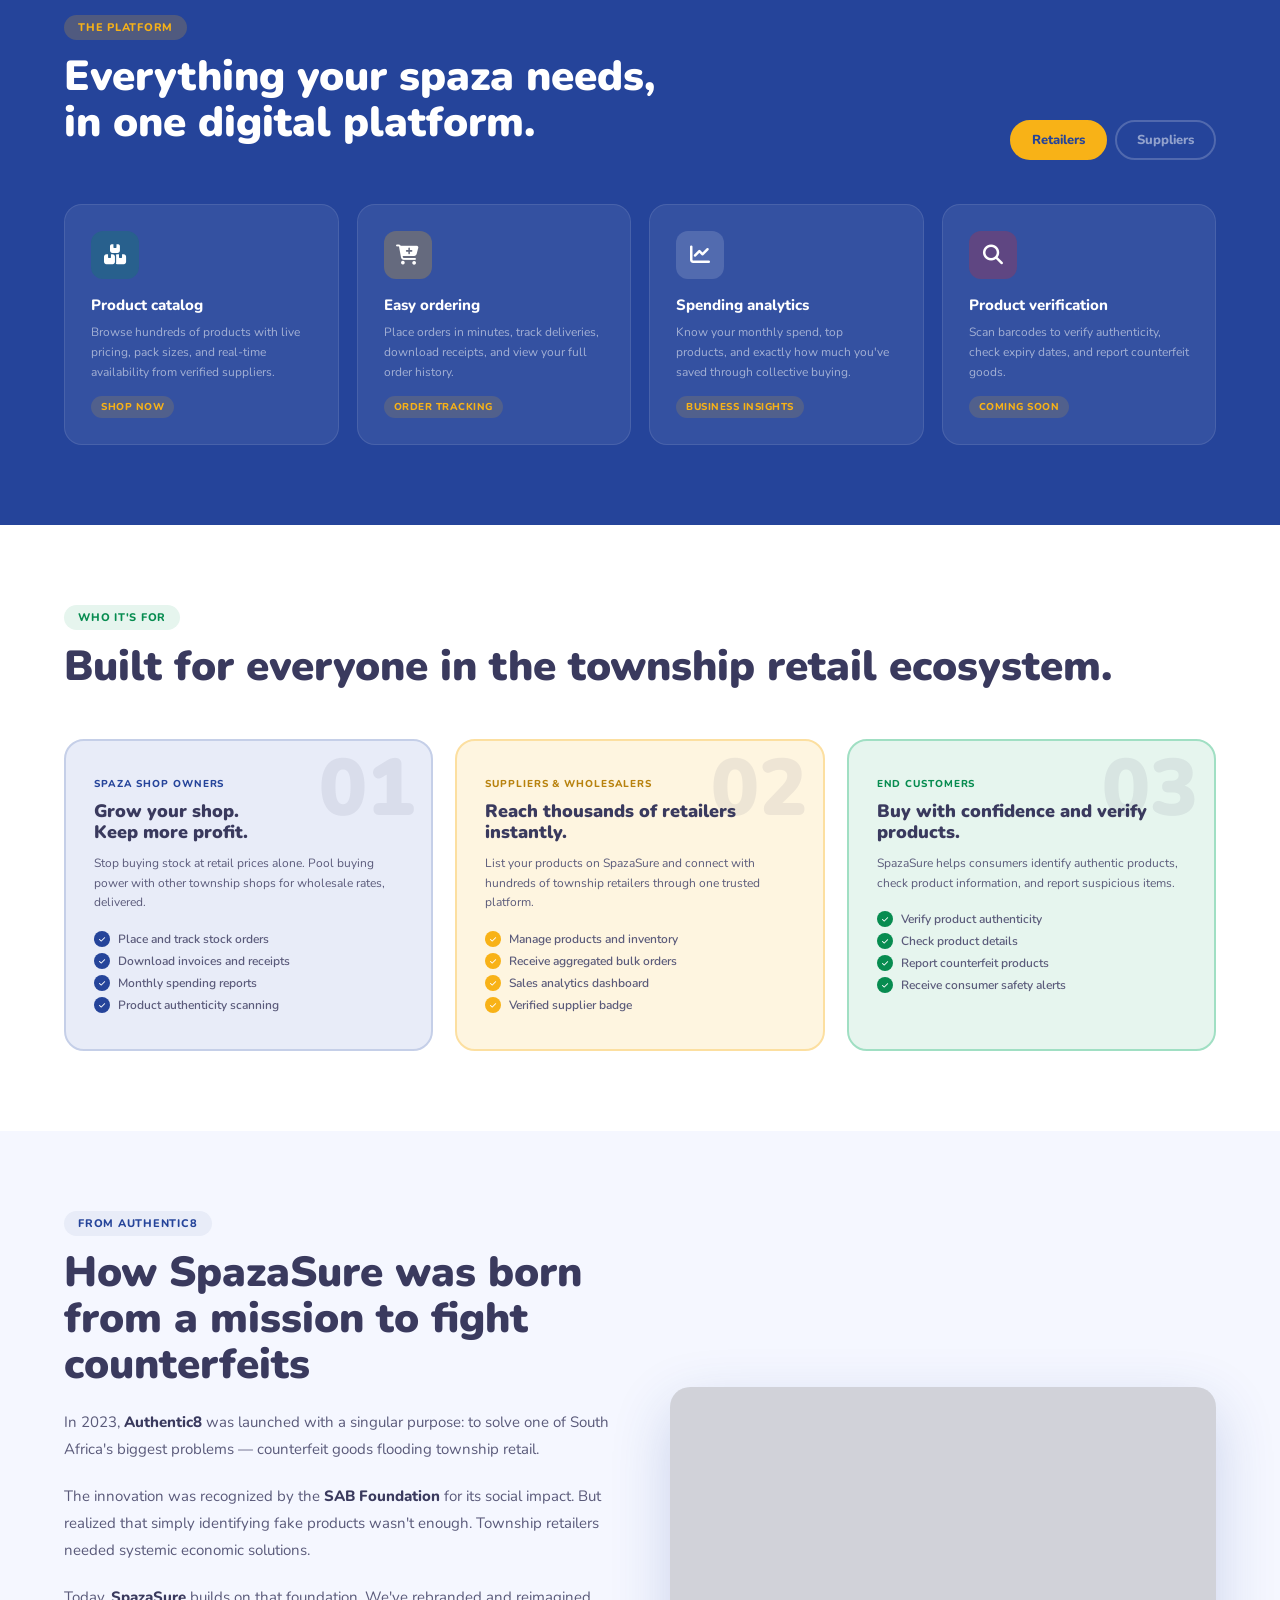
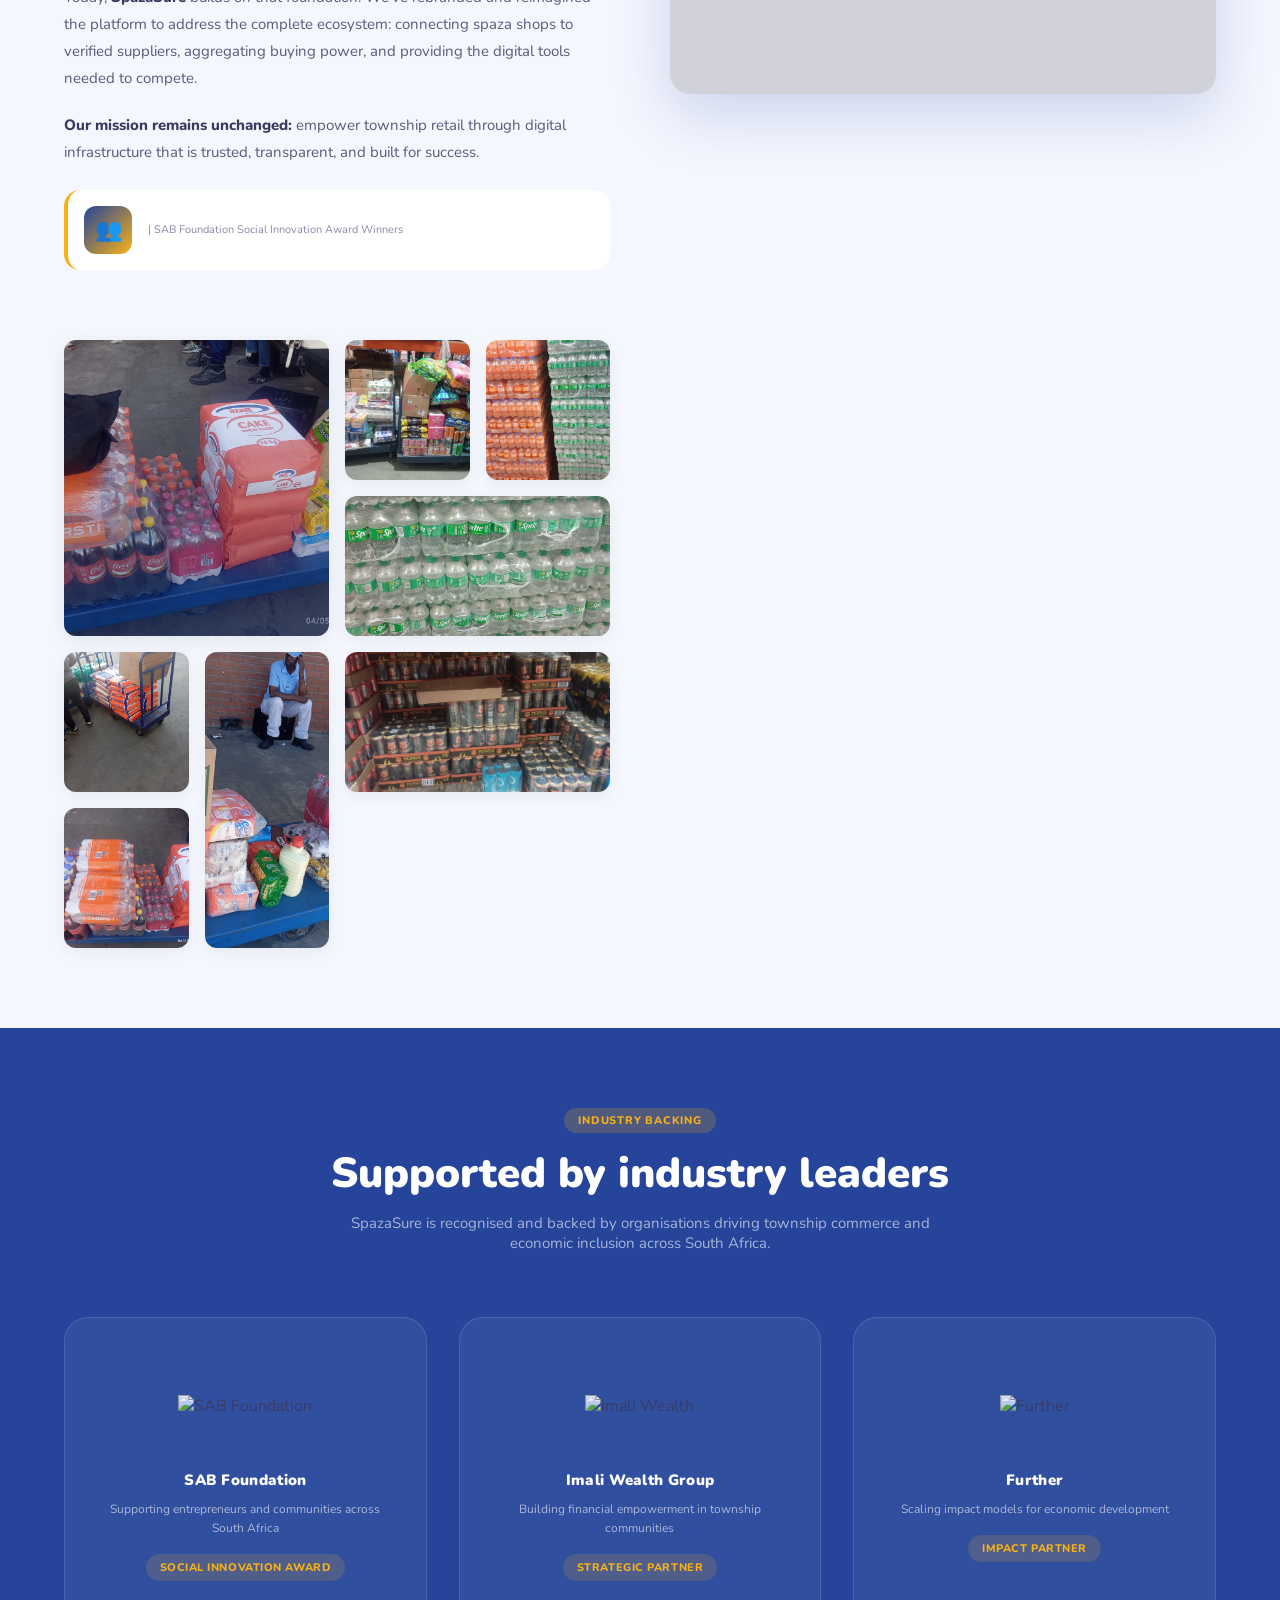
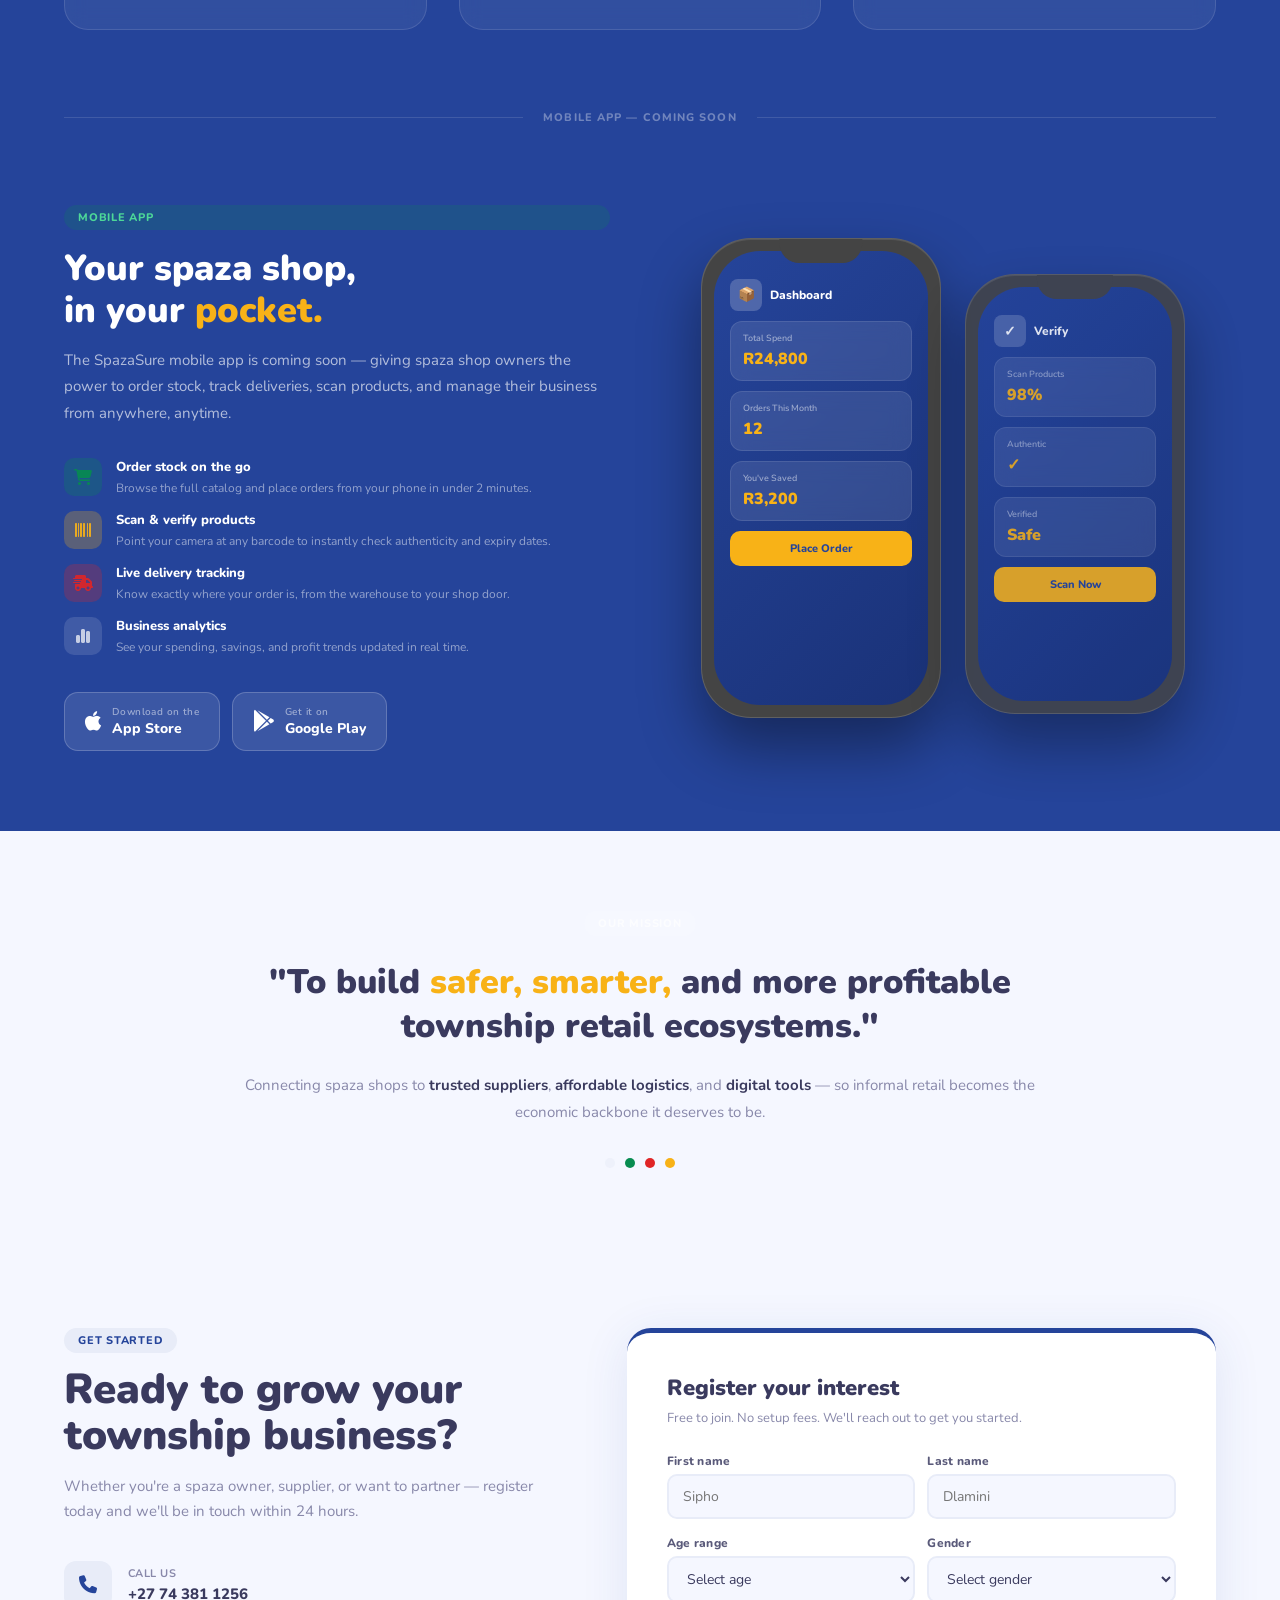
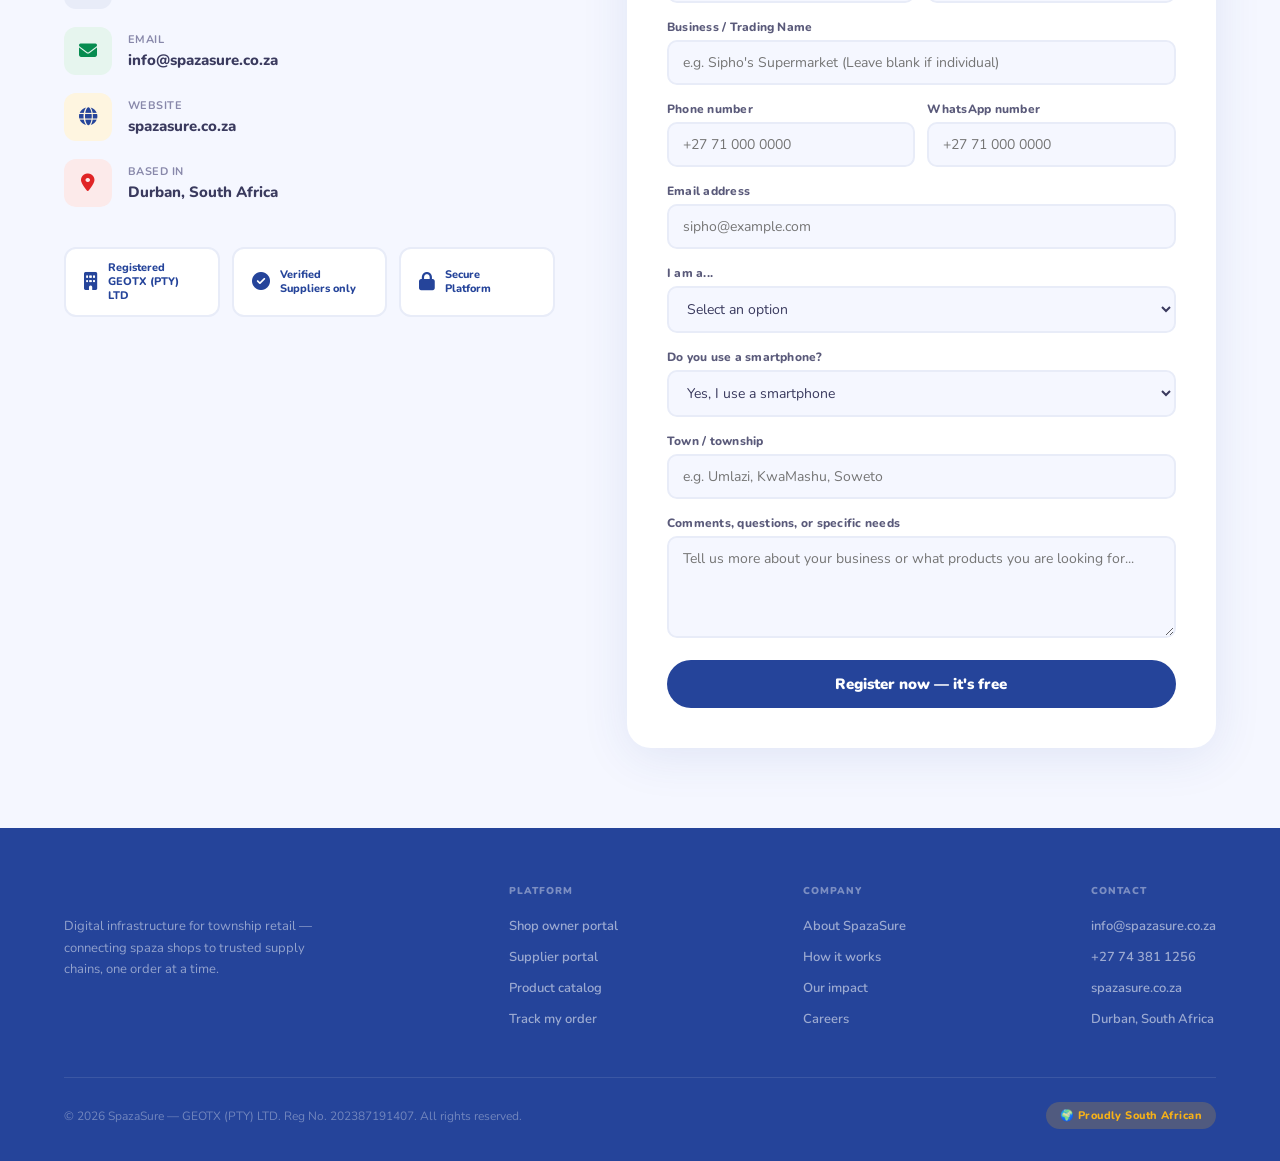
==== commit 4480d81d: "Update index.html" ====
--- a/index.html
+++ b/index.html
@@ -568,17 +568,62 @@
 </div>
 
       <!-- NEW: Stock Images Grid (8 Images) -->
-        <div class="story-gallery" style="display: grid; grid-template-columns: repeat(4, 1fr); gap: 10px; width: 100%;">
-          <!-- Note: Adjust file names if your filesystem paths require exact character matches for spaces/parentheses -->
-          <div style="aspect-ratio: 1/1; overflow: hidden; border-radius: 6px; box-shadow: 0 2px 8px rgba(0,0,0,0.05);"><img src="stock (1).jpeg" alt="Township Retail 1" style="width: 100%; height: 100%; object-fit: cover;"></div>
-          <div style="aspect-ratio: 1/1; overflow: hidden; border-radius: 6px; box-shadow: 0 2px 8px rgba(0,0,0,0.05);"><img src="stock (2).jpeg" alt="Township Retail 2" style="width: 100%; height: 100%; object-fit: cover;"></div>
-          <div style="aspect-ratio: 1/1; overflow: hidden; border-radius: 6px; box-shadow: 0 2px 8px rgba(0,0,0,0.05);"><img src="stock (3).jpeg" alt="Township Retail 3" style="width: 100%; height: 100%; object-fit: cover;"></div>
-          <div style="aspect-ratio: 1/1; overflow: hidden; border-radius: 6px; box-shadow: 0 2px 8px rgba(0,0,0,0.05);"><img src="stock (4).jpeg" alt="Township Retail 4" style="width: 100%; height: 100%; object-fit: cover;"></div>
-          <div style="aspect-ratio: 1/1; overflow: hidden; border-radius: 6px; box-shadow: 0 2px 8px rgba(0,0,0,0.05);"><img src="stock (5).jpeg" alt="Township Retail 5" style="width: 100%; height: 100%; object-fit: cover;"></div>
-          <div style="aspect-ratio: 1/1; overflow: hidden; border-radius: 6px; box-shadow: 0 2px 8px rgba(0,0,0,0.05);"><img src="stock (6).jpeg" alt="Township Retail 6" style="width: 100%; height: 100%; object-fit: cover;"></div>
-          <div style="aspect-ratio: 1/1; overflow: hidden; border-radius: 6px; box-shadow: 0 2px 8px rgba(0,0,0,0.05);"><img src="stock (7).jpeg" alt="Township Retail 7" style="width: 100%; height: 100%; object-fit: cover;"></div>
-          <div style="aspect-ratio: 1/1; overflow: hidden; border-radius: 6px; box-shadow: 0 2px 8px rgba(0,0,0,0.05);"><img src="stock (8).jpeg" alt="Township Retail 8" style="width: 100%; height: 100%; object-fit: cover;"></div>
-        </div>
+       <!-- STYLISH ASYMMETRIC BENTO-GRID GALLERY -->
+<div class="story-gallery" style="display: grid; grid-template-columns: repeat(4, 1fr); grid-auto-rows: 140px; gap: 16px; width: 100%; padding-top: 10px;">
+  
+  <!-- Image 1: Main Feature Box (Large Square, top-left) -->
+  <div class="gallery-card" style="grid-column: span 2; grid-row: span 2; position: relative; overflow: hidden; border-radius: 12px; box-shadow: 0 4px 20px rgba(0,0,0,0.08); transition: all 0.3s cubic-bezier(0.25, 0.8, 0.25, 1);">
+    <img src="stock (1).jpeg" alt="Township Retail 1" class="gallery-img" style="width: 100%; height: 100%; object-fit: cover; transition: transform 0.5s ease;">
+    <div class="gallery-overlay" style="position: absolute; inset: 0; background: linear-gradient(to top, rgba(0,32,96,0.4), transparent); pointer-events: none;"></div>
+  </div>
+
+  <!-- Image 2: Standard Box -->
+  <div class="gallery-card" style="position: relative; overflow: hidden; border-radius: 12px; box-shadow: 0 4px 15px rgba(0,0,0,0.06); transition: all 0.3s cubic-bezier(0.25, 0.8, 0.25, 1);">
+    <img src="stock (2).jpeg" alt="Township Retail 2" class="gallery-img" style="width: 100%; height: 100%; object-fit: cover; transition: transform 0.5s ease;">
+  </div>
+
+  <!-- Image 3: Standard Box -->
+  <div class="gallery-card" style="position: relative; overflow: hidden; border-radius: 12px; box-shadow: 0 4px 15px rgba(0,0,0,0.06); transition: all 0.3s cubic-bezier(0.25, 0.8, 0.25, 1);">
+    <img src="stock (3).jpeg" alt="Township Retail 3" class="gallery-img" style="width: 100%; height: 100%; object-fit: cover; transition: transform 0.5s ease;">
+  </div>
+
+  <!-- Image 4: Horizontal Wide Box (Sits top-right) -->
+  <div class="gallery-card" style="grid-column: span 2; position: relative; overflow: hidden; border-radius: 12px; box-shadow: 0 4px 15px rgba(0,0,0,0.06); transition: all 0.3s cubic-bezier(0.25, 0.8, 0.25, 1);">
+    <img src="stock (4).jpeg" alt="Township Retail 4" class="gallery-img" style="width: 100%; height: 100%; object-fit: cover; transition: transform 0.5s ease;">
+  </div>
+
+  <!-- Image 5: Standard Box -->
+  <div class="gallery-card" style="position: relative; overflow: hidden; border-radius: 12px; box-shadow: 0 4px 15px rgba(0,0,0,0.06); transition: all 0.3s cubic-bezier(0.25, 0.8, 0.25, 1);">
+    <img src="stock (5).jpeg" alt="Township Retail 5" class="gallery-img" style="width: 100%; height: 100%; object-fit: cover; transition: transform 0.5s ease;">
+  </div>
+
+  <!-- Image 6: Secondary Feature Box (Vertical Long Box) -->
+  <div class="gallery-card" style="grid-row: span 2; position: relative; overflow: hidden; border-radius: 12px; box-shadow: 0 4px 15px rgba(0,0,0,0.06); transition: all 0.3s cubic-bezier(0.25, 0.8, 0.25, 1);">
+    <img src="stock (6).jpeg" alt="Township Retail 6" class="gallery-img" style="width: 100%; height: 100%; object-fit: cover; transition: transform 0.5s ease;">
+  </div>
+
+  <!-- Image 7: Horizontal Wide Box (Sits bottom-left) -->
+  <div class="gallery-card" style="grid-column: span 2; position: relative; overflow: hidden; border-radius: 12px; box-shadow: 0 4px 15px rgba(0,0,0,0.06); transition: all 0.3s cubic-bezier(0.25, 0.8, 0.25, 1);">
+    <img src="stock (7).jpeg" alt="Township Retail 7" class="gallery-img" style="width: 100%; height: 100%; object-fit: cover; transition: transform 0.5s ease;">
+  </div>
+
+  <!-- Image 8: Standard Box -->
+  <div class="gallery-card" style="position: relative; overflow: hidden; border-radius: 12px; box-shadow: 0 4px 15px rgba(0,0,0,0.06); transition: all 0.3s cubic-bezier(0.25, 0.8, 0.25, 1);">
+    <img src="stock (8).jpeg" alt="Township Retail 8" class="gallery-img" style="width: 100%; height: 100%; object-fit: cover; transition: transform 0.5s ease;">
+  </div>
+
+</div>
+
+<!-- OPTIONAL HOVER EFFECTS: Add these styles to your main CSS file for complete visual polish -->
+<style>
+  .gallery-card:hover {
+    transform: translateY(-4px);
+    box-shadow: 0 12px 24px rgba(0,32,96,0.15) !important;
+  }
+  .gallery-card:hover .gallery-img {
+    transform: scale(1.06);
+  }
+</style>
       
     </div>
   </div>
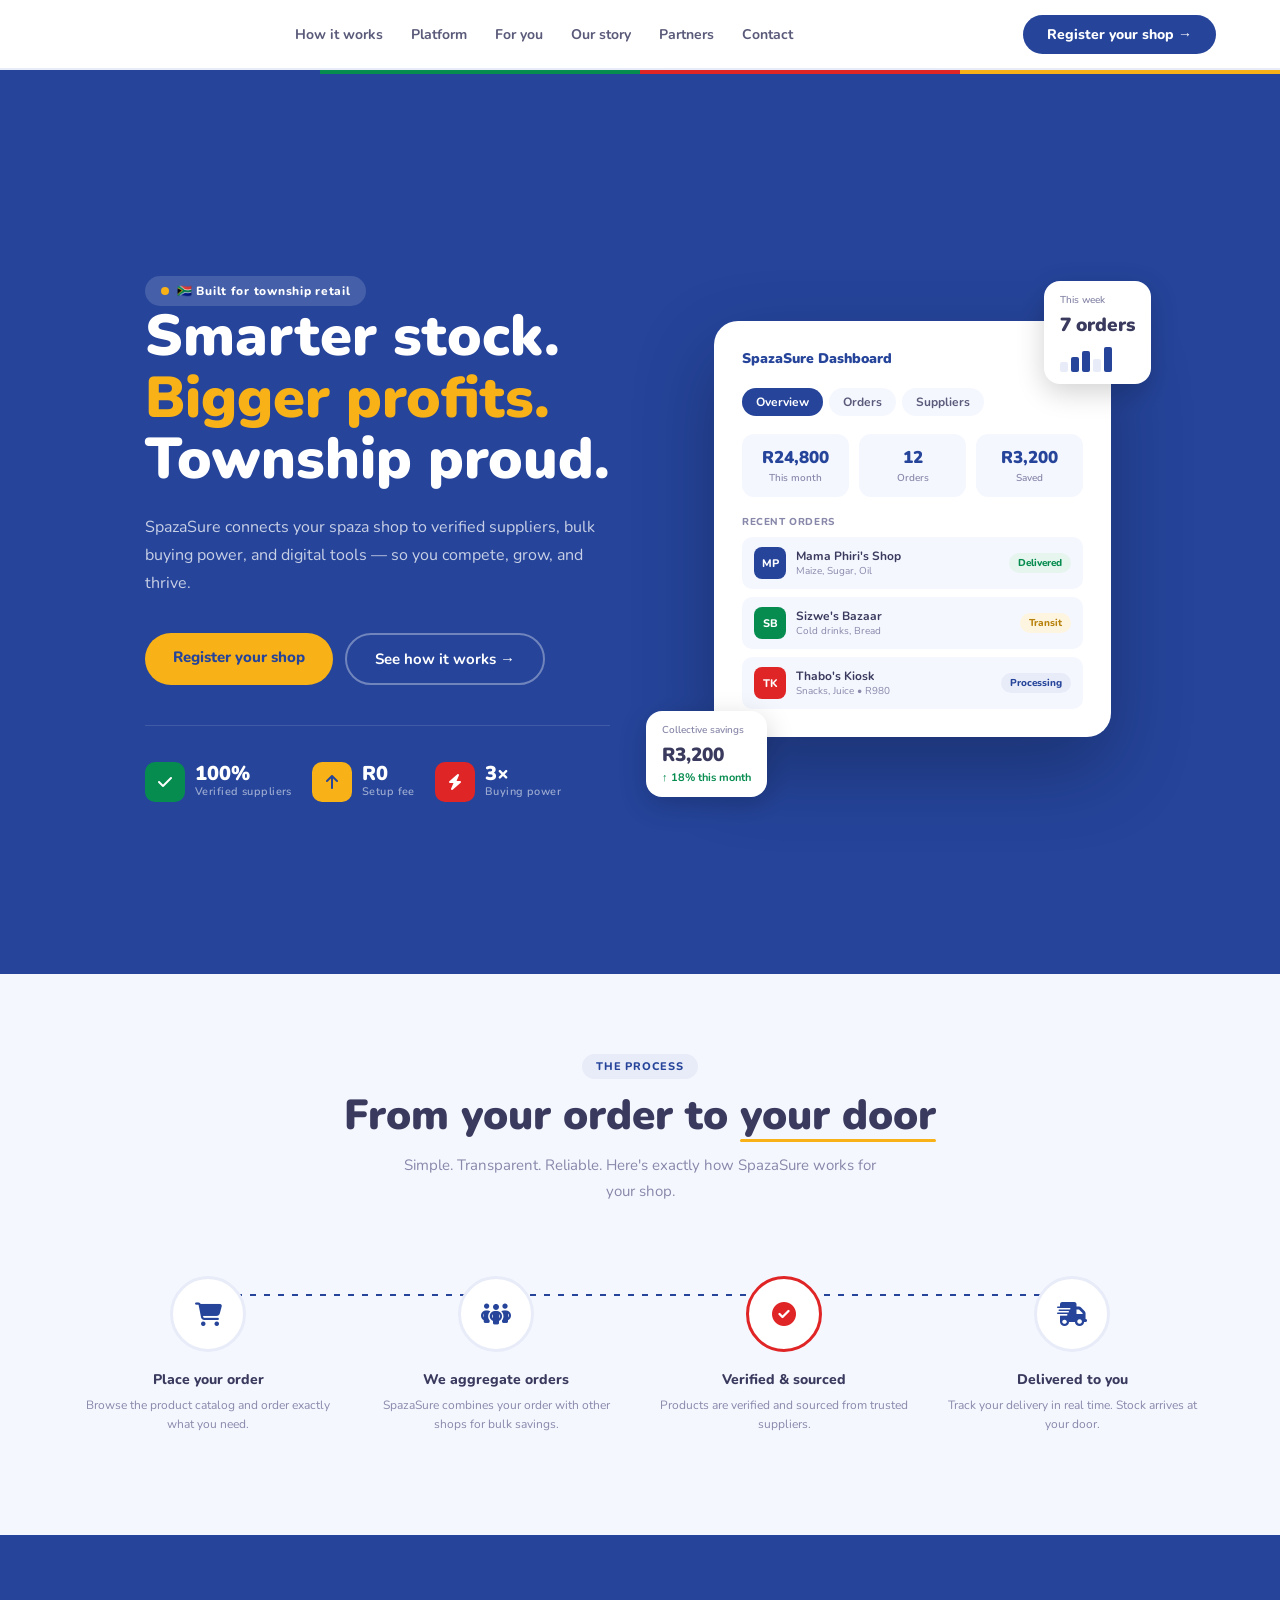
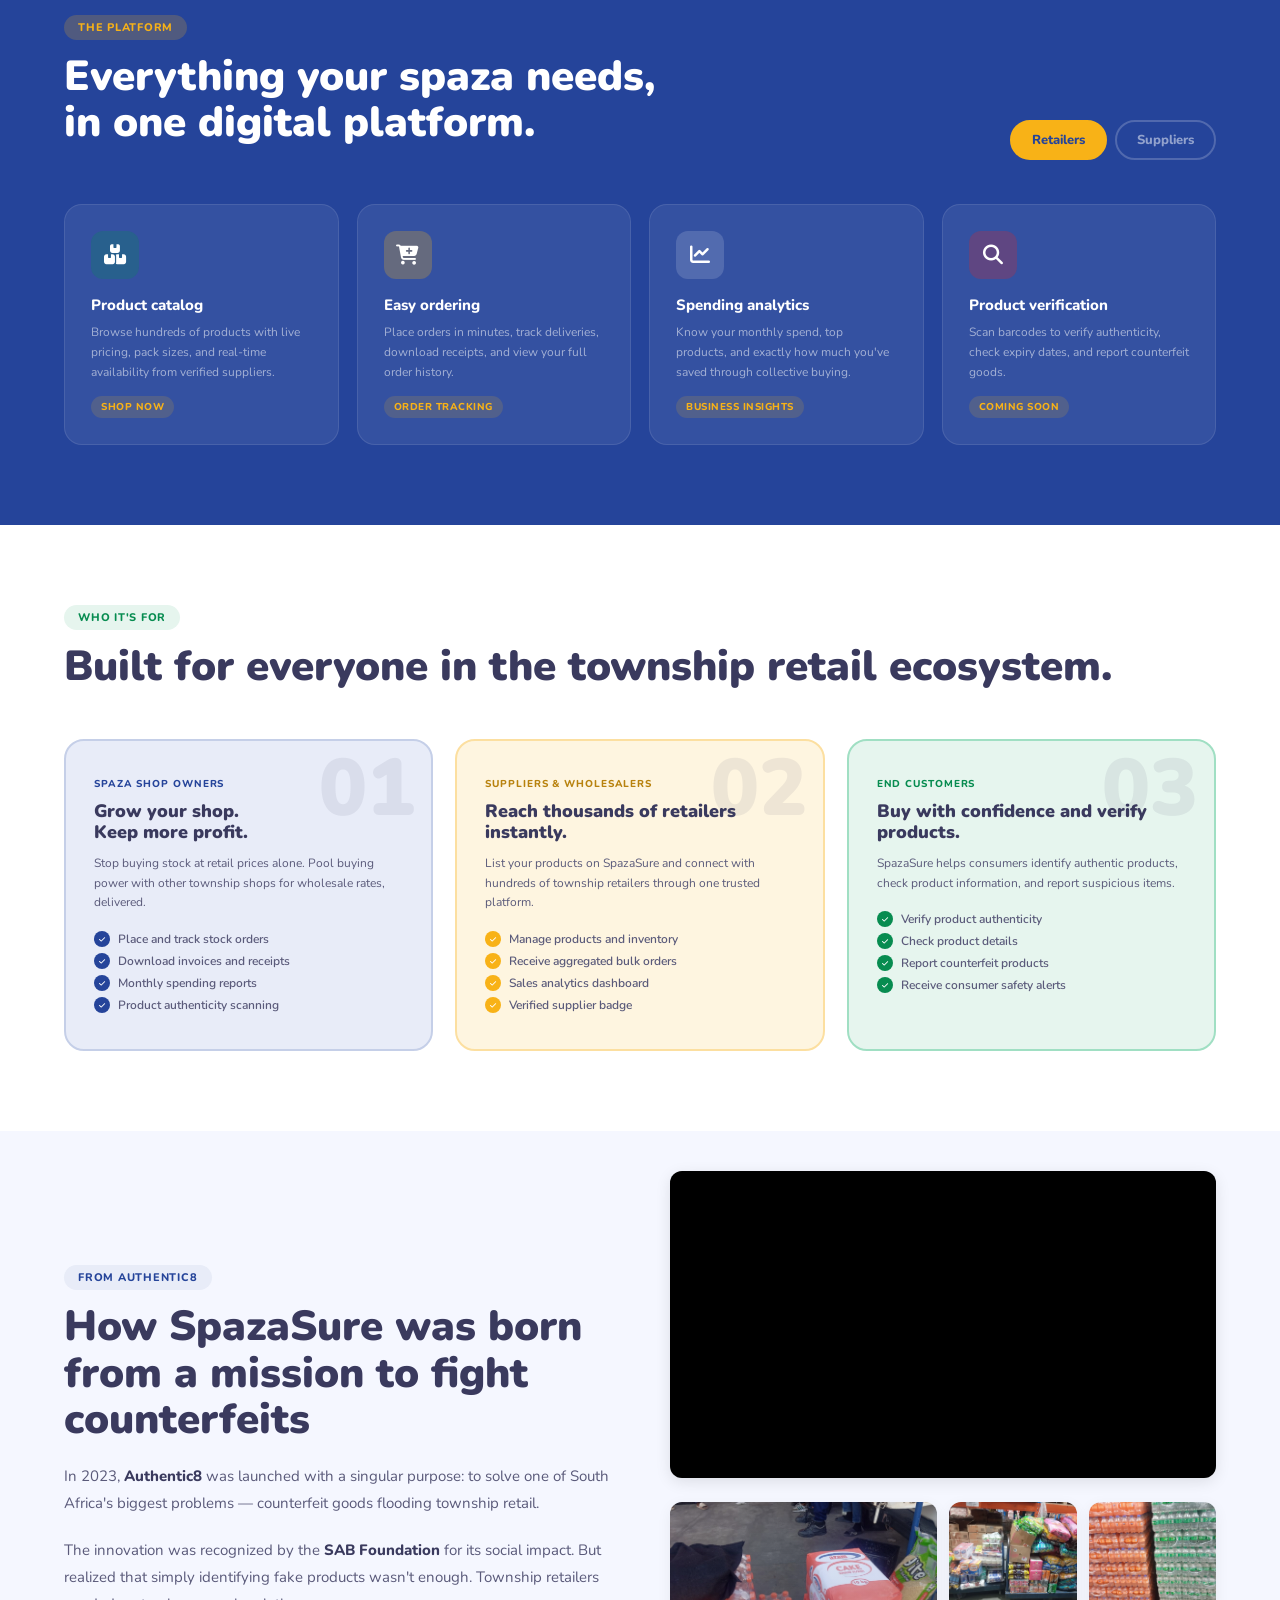
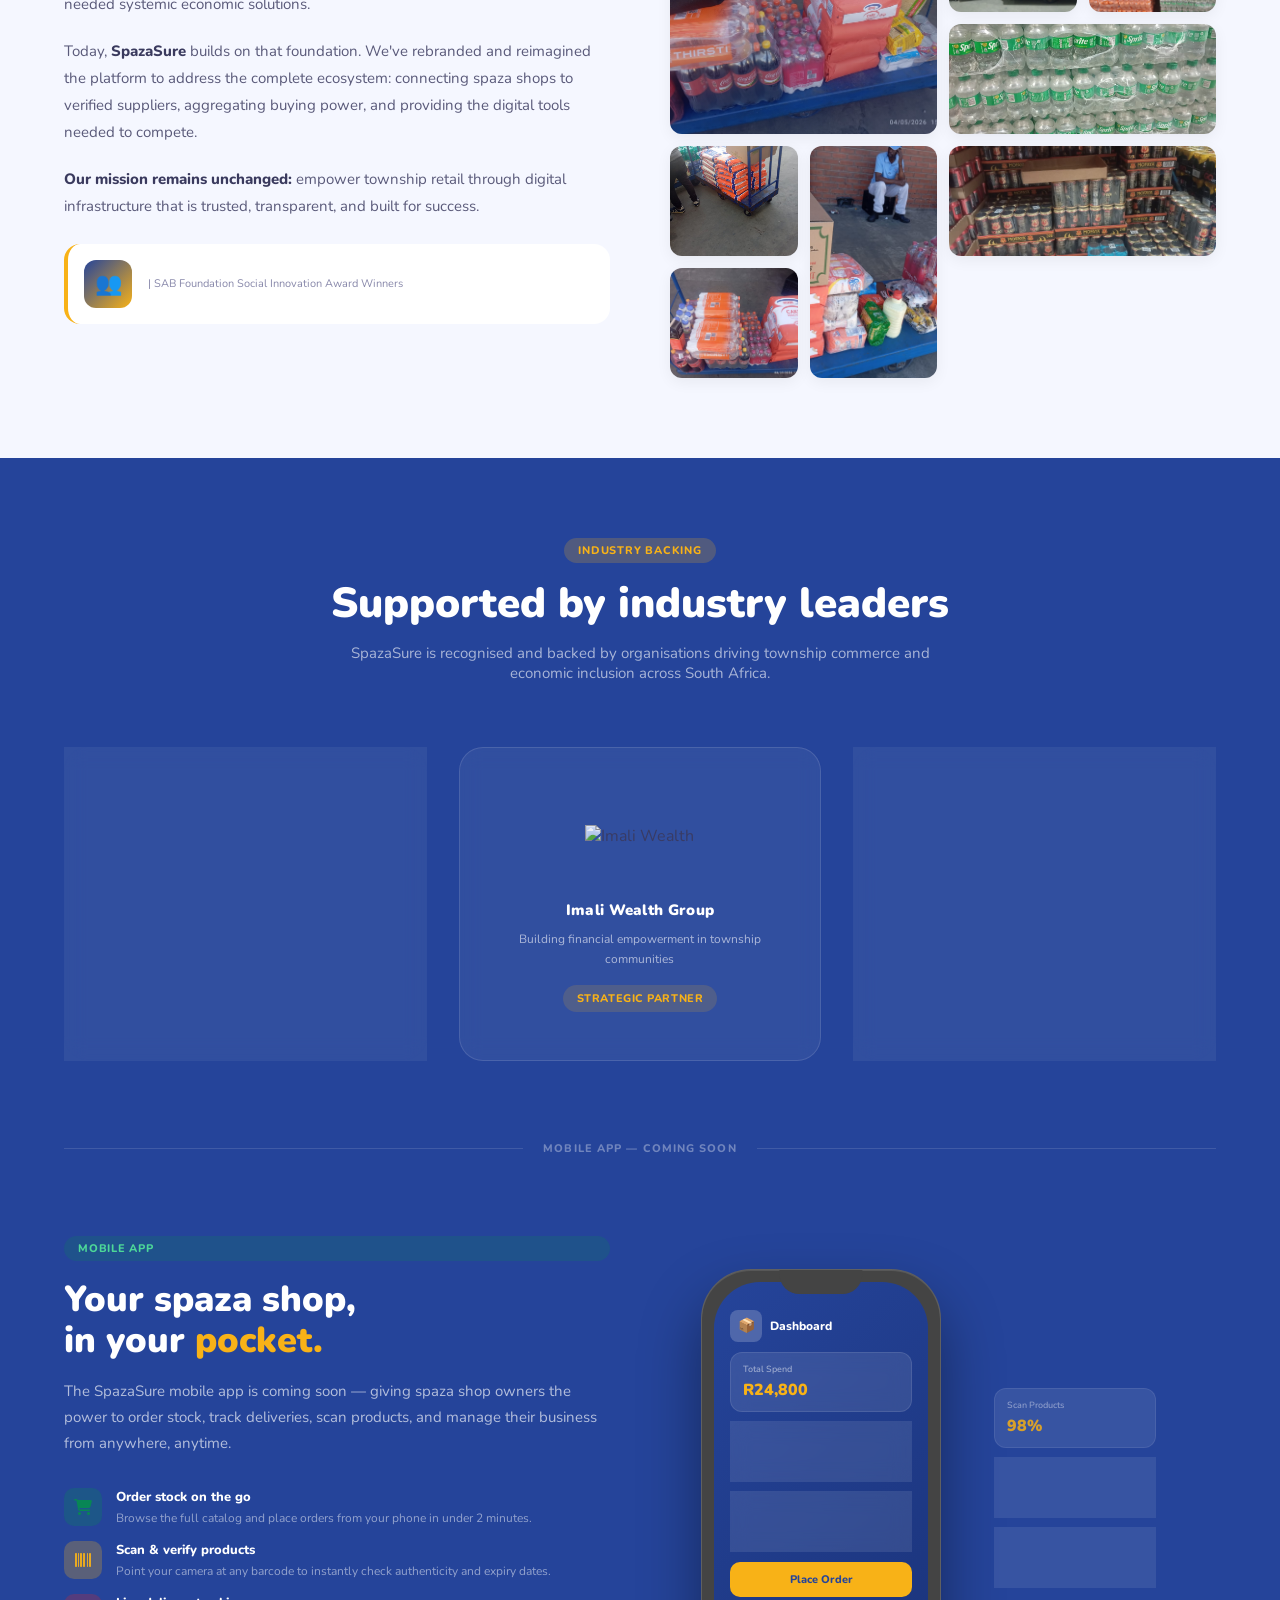
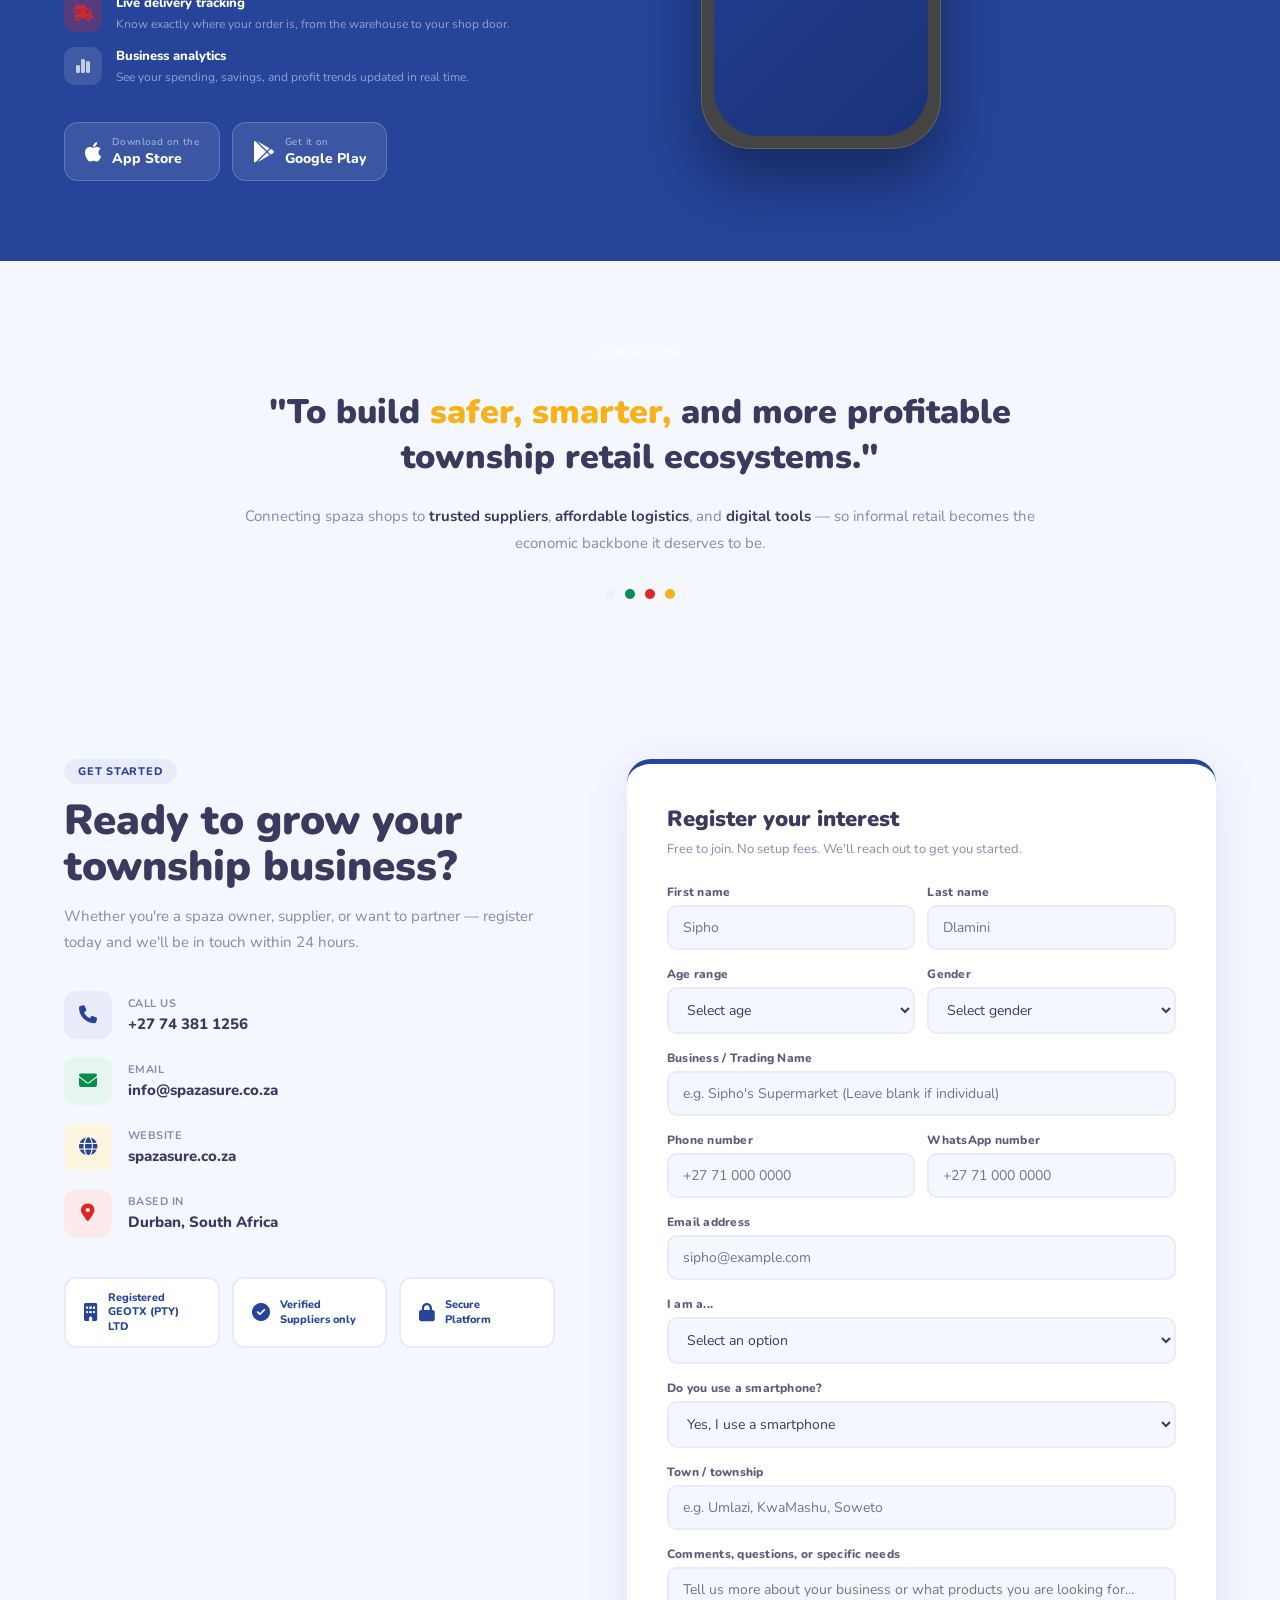
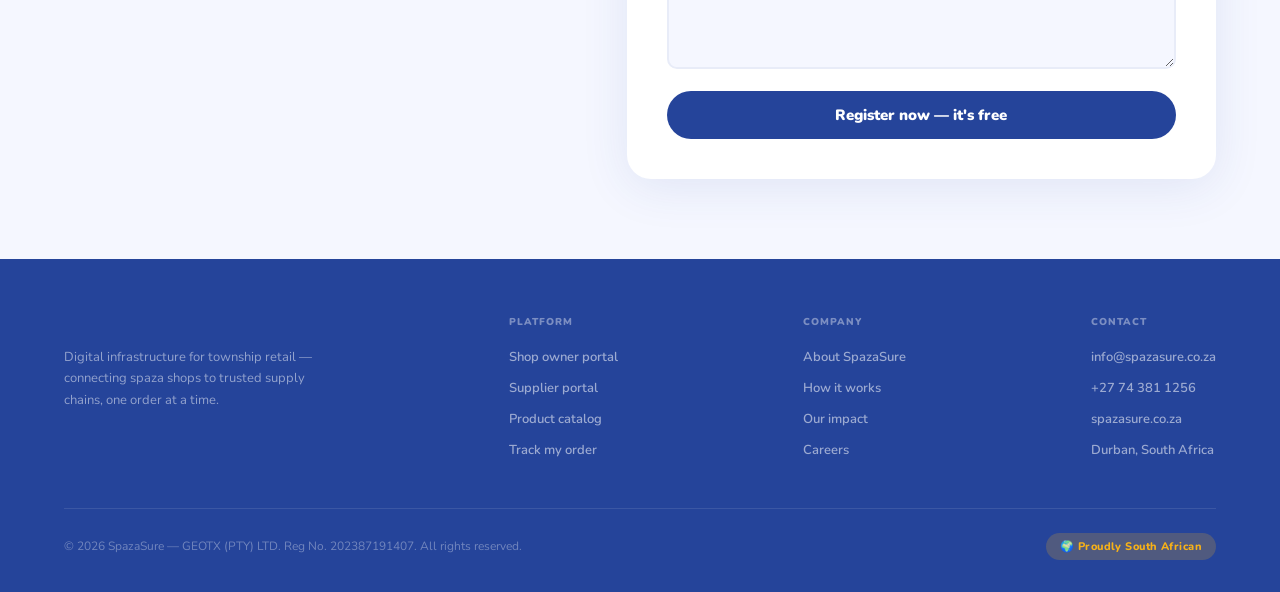
==== commit 89fe4313: "Update index.html" ====
--- a/index.html
+++ b/index.html
@@ -248,6 +248,11 @@
 .wc.s .wc-dot{background:var(--yellow)}
 .wc.a .wc-dot{background:var(--green)}
 
+
+
+
+  
+
 /* OUR STORY - AUTHENTIC8 */
 .story-section{background:var(--off);padding:80px 5%;position:relative;overflow:hidden}
 .story-inner{max-width:1200px;margin:0 auto;position:relative;z-index:1}
@@ -522,10 +527,16 @@
   </div>
 </section>
 
+
+
+  
+
 <!-- OUR STORY - FROM AUTHENTIC8 TO SPAZASURE -->
 <section class="story-section" id="story">
   <div class="story-inner">
     <div class="story-grid">
+      
+      <!-- LEFT COLUMN: Text Content -->
       <div class="story-content">
         <div class="tag tag-blue">From authentic8</div>
         <h2>How SpazaSure was born from a mission to fight counterfeits</h2>
@@ -554,67 +565,75 @@
         </div>
       </div>
 
-<div class="story-video" style="position: relative; pointer-events: auto;">
-  <iframe 
-    src="https://www.youtube.com/embed/lX_kxIuhm48?autoplay=1&mute=1&controls=1&modestbranding=1&rel=0" 
-    allow="autoplay; encrypted-media; fullscreen" 
-    allowfullscreen="true"
-    webkitallowfullscreen="true" 
-    mozallowfullscreen="true"
-    loading="lazy" 
-    title="SpazaSure - Township Retail Innovation"
-    style="position: relative; z-index: 10; pointer-events: auto; width: 100%; height: 100%; border: none;">
-  </iframe>
-</div>
-
-      <!-- NEW: Stock Images Grid (8 Images) -->
-       <!-- STYLISH ASYMMETRIC BENTO-GRID GALLERY -->
-<div class="story-gallery" style="display: grid; grid-template-columns: repeat(4, 1fr); grid-auto-rows: 140px; gap: 16px; width: 100%; padding-top: 10px;">
-  
-  <!-- Image 1: Main Feature Box (Large Square, top-left) -->
-  <div class="gallery-card" style="grid-column: span 2; grid-row: span 2; position: relative; overflow: hidden; border-radius: 12px; box-shadow: 0 4px 20px rgba(0,0,0,0.08); transition: all 0.3s cubic-bezier(0.25, 0.8, 0.25, 1);">
-    <img src="stock (1).jpeg" alt="Township Retail 1" class="gallery-img" style="width: 100%; height: 100%; object-fit: cover; transition: transform 0.5s ease;">
-    <div class="gallery-overlay" style="position: absolute; inset: 0; background: linear-gradient(to top, rgba(0,32,96,0.4), transparent); pointer-events: none;"></div>
-  </div>
-
-  <!-- Image 2: Standard Box -->
-  <div class="gallery-card" style="position: relative; overflow: hidden; border-radius: 12px; box-shadow: 0 4px 15px rgba(0,0,0,0.06); transition: all 0.3s cubic-bezier(0.25, 0.8, 0.25, 1);">
-    <img src="stock (2).jpeg" alt="Township Retail 2" class="gallery-img" style="width: 100%; height: 100%; object-fit: cover; transition: transform 0.5s ease;">
-  </div>
-
-  <!-- Image 3: Standard Box -->
-  <div class="gallery-card" style="position: relative; overflow: hidden; border-radius: 12px; box-shadow: 0 4px 15px rgba(0,0,0,0.06); transition: all 0.3s cubic-bezier(0.25, 0.8, 0.25, 1);">
-    <img src="stock (3).jpeg" alt="Township Retail 3" class="gallery-img" style="width: 100%; height: 100%; object-fit: cover; transition: transform 0.5s ease;">
-  </div>
-
-  <!-- Image 4: Horizontal Wide Box (Sits top-right) -->
-  <div class="gallery-card" style="grid-column: span 2; position: relative; overflow: hidden; border-radius: 12px; box-shadow: 0 4px 15px rgba(0,0,0,0.06); transition: all 0.3s cubic-bezier(0.25, 0.8, 0.25, 1);">
-    <img src="stock (4).jpeg" alt="Township Retail 4" class="gallery-img" style="width: 100%; height: 100%; object-fit: cover; transition: transform 0.5s ease;">
-  </div>
-
-  <!-- Image 5: Standard Box -->
-  <div class="gallery-card" style="position: relative; overflow: hidden; border-radius: 12px; box-shadow: 0 4px 15px rgba(0,0,0,0.06); transition: all 0.3s cubic-bezier(0.25, 0.8, 0.25, 1);">
-    <img src="stock (5).jpeg" alt="Township Retail 5" class="gallery-img" style="width: 100%; height: 100%; object-fit: cover; transition: transform 0.5s ease;">
-  </div>
-
-  <!-- Image 6: Secondary Feature Box (Vertical Long Box) -->
-  <div class="gallery-card" style="grid-row: span 2; position: relative; overflow: hidden; border-radius: 12px; box-shadow: 0 4px 15px rgba(0,0,0,0.06); transition: all 0.3s cubic-bezier(0.25, 0.8, 0.25, 1);">
-    <img src="stock (6).jpeg" alt="Township Retail 6" class="gallery-img" style="width: 100%; height: 100%; object-fit: cover; transition: transform 0.5s ease;">
-  </div>
-
-  <!-- Image 7: Horizontal Wide Box (Sits bottom-left) -->
-  <div class="gallery-card" style="grid-column: span 2; position: relative; overflow: hidden; border-radius: 12px; box-shadow: 0 4px 15px rgba(0,0,0,0.06); transition: all 0.3s cubic-bezier(0.25, 0.8, 0.25, 1);">
-    <img src="stock (7).jpeg" alt="Township Retail 7" class="gallery-img" style="width: 100%; height: 100%; object-fit: cover; transition: transform 0.5s ease;">
-  </div>
-
-  <!-- Image 8: Standard Box -->
-  <div class="gallery-card" style="position: relative; overflow: hidden; border-radius: 12px; box-shadow: 0 4px 15px rgba(0,0,0,0.06); transition: all 0.3s cubic-bezier(0.25, 0.8, 0.25, 1);">
-    <img src="stock (8).jpeg" alt="Township Retail 8" class="gallery-img" style="width: 100%; height: 100%; object-fit: cover; transition: transform 0.5s ease;">
-  </div>
-
-</div>
-
-<!-- OPTIONAL HOVER EFFECTS: Add these styles to your main CSS file for complete visual polish -->
+      <!-- RIGHT COLUMN: Video & Bento Gallery Bound Together Perfectly -->
+      <div class="story-media-column" style="margin-top: -40px; display: flex; flex-direction: column; gap: 24px; width: 100%;">
+        
+        <!-- Video Component -->
+        <div class="story-video" style="position: relative; pointer-events: auto; width: 100%; aspect-ratio: 16/9; background: #000; border-radius: 12px; overflow: hidden; box-shadow: 0 4px 15px rgba(0,0,0,0.1);">
+          <iframe 
+            src="https://www.youtube.com/embed/lX_kxIuhm48?autoplay=1&mute=1&controls=1&modestbranding=1&rel=0" 
+            allow="autoplay; encrypted-media; fullscreen" 
+            allowfullscreen="true"
+            webkitallowfullscreen="true" 
+            mozallowfullscreen="true"
+            loading="lazy" 
+            title="SpazaSure - Township Retail Innovation"
+            style="position: absolute; top: 0; left: 0; width: 100%; height: 100%; border: none; z-index: 10; pointer-events: auto;">
+          </iframe>
+        </div>
+
+        <!-- STYLISH ASYMMETRIC BENTO-GRID GALLERY -->
+        <div class="story-gallery" style="display: grid; grid-template-columns: repeat(4, 1fr); grid-auto-rows: 110px; gap: 12px; width: 100%;">
+          
+          <!-- Image 1: Main Feature Box (Large Square, top-left) -->
+          <div class="gallery-card" style="grid-column: span 2; grid-row: span 2; position: relative; overflow: hidden; border-radius: 12px; box-shadow: 0 4px 15px rgba(0,0,0,0.06); transition: all 0.3s cubic-bezier(0.25, 0.8, 0.25, 1);">
+            <img src="stock (1).jpeg" alt="Township Retail 1" class="gallery-img" style="width: 100%; height: 100%; object-fit: cover; transition: transform 0.5s ease;">
+            <div class="gallery-overlay" style="position: absolute; inset: 0; background: linear-gradient(to top, rgba(0,32,96,0.3), transparent); pointer-events: none;"></div>
+          </div>
+
+          <!-- Image 2: Standard Box -->
+          <div class="gallery-card" style="position: relative; overflow: hidden; border-radius: 12px; box-shadow: 0 4px 15px rgba(0,0,0,0.06); transition: all 0.3s cubic-bezier(0.25, 0.8, 0.25, 1);">
+            <img src="stock (2).jpeg" alt="Township Retail 2" class="gallery-img" style="width: 100%; height: 100%; object-fit: cover; transition: transform 0.5s ease;">
+          </div>
+
+          <!-- Image 3: Standard Box -->
+          <div class="gallery-card" style="position: relative; overflow: hidden; border-radius: 12px; box-shadow: 0 4px 15px rgba(0,0,0,0.06); transition: all 0.3s cubic-bezier(0.25, 0.8, 0.25, 1);">
+            <img src="stock (3).jpeg" alt="Township Retail 3" class="gallery-img" style="width: 100%; height: 100%; object-fit: cover; transition: transform 0.5s ease;">
+          </div>
+
+          <!-- Image 4: Horizontal Wide Box -->
+          <div class="gallery-card" style="grid-column: span 2; position: relative; overflow: hidden; border-radius: 12px; box-shadow: 0 4px 15px rgba(0,0,0,0.06); transition: all 0.3s cubic-bezier(0.25, 0.8, 0.25, 1);">
+            <img src="stock (4).jpeg" alt="Township Retail 4" class="gallery-img" style="width: 100%; height: 100%; object-fit: cover; transition: transform 0.5s ease;">
+          </div>
+
+          <!-- Image 5: Standard Box -->
+          <div class="gallery-card" style="position: relative; overflow: hidden; border-radius: 12px; box-shadow: 0 4px 15px rgba(0,0,0,0.06); transition: all 0.3s cubic-bezier(0.25, 0.8, 0.25, 1);">
+            <img src="stock (5).jpeg" alt="Township Retail 5" class="gallery-img" style="width: 100%; height: 100%; object-fit: cover; transition: transform 0.5s ease;">
+          </div>
+
+          <!-- Image 6: Secondary Feature Box (Vertical Long Box) -->
+          <div class="gallery-card" style="grid-row: span 2; position: relative; overflow: hidden; border-radius: 12px; box-shadow: 0 4px 15px rgba(0,0,0,0.06); transition: all 0.3s cubic-bezier(0.25, 0.8, 0.25, 1);">
+            <img src="stock (6).jpeg" alt="Township Retail 6" class="gallery-img" style="width: 100%; height: 100%; object-fit: cover; transition: transform 0.5s ease;">
+          </div>
+
+          <!-- Image 7: Horizontal Wide Box -->
+          <div class="gallery-card" style="grid-column: span 2; position: relative; overflow: hidden; border-radius: 12px; box-shadow: 0 4px 15px rgba(0,0,0,0.06); transition: all 0.3s cubic-bezier(0.25, 0.8, 0.25, 1);">
+            <img src="stock (7).jpeg" alt="Township Retail 7" class="gallery-img" style="width: 100%; height: 100%; object-fit: cover; transition: transform 0.5s ease;">
+          </div>
+
+          <!-- Image 8: Standard Box -->
+          <div class="gallery-card" style="position: relative; overflow: hidden; border-radius: 12px; box-shadow: 0 4px 15px rgba(0,0,0,0.06); transition: all 0.3s cubic-bezier(0.25, 0.8, 0.25, 1);">
+            <img src="stock (8).jpeg" alt="Township Retail 8" class="gallery-img" style="width: 100%; height: 100%; object-fit: cover; transition: transform 0.5s ease;">
+          </div>
+
+        </div>
+      </div> <!-- End of right media column -->
+
+    </div>
+  </div>
+</section>
+
+<!-- HOVER STYLES -->
 <style>
   .gallery-card:hover {
     transform: translateY(-4px);
@@ -624,10 +643,6 @@
     transform: scale(1.06);
   }
 </style>
-      
-    </div>
-  </div>
-</section>
 
 <!-- SUPPORTED BY INDUSTRY LEADERS + APP COMING SOON -->
 <section class="supported-section" id="partners">
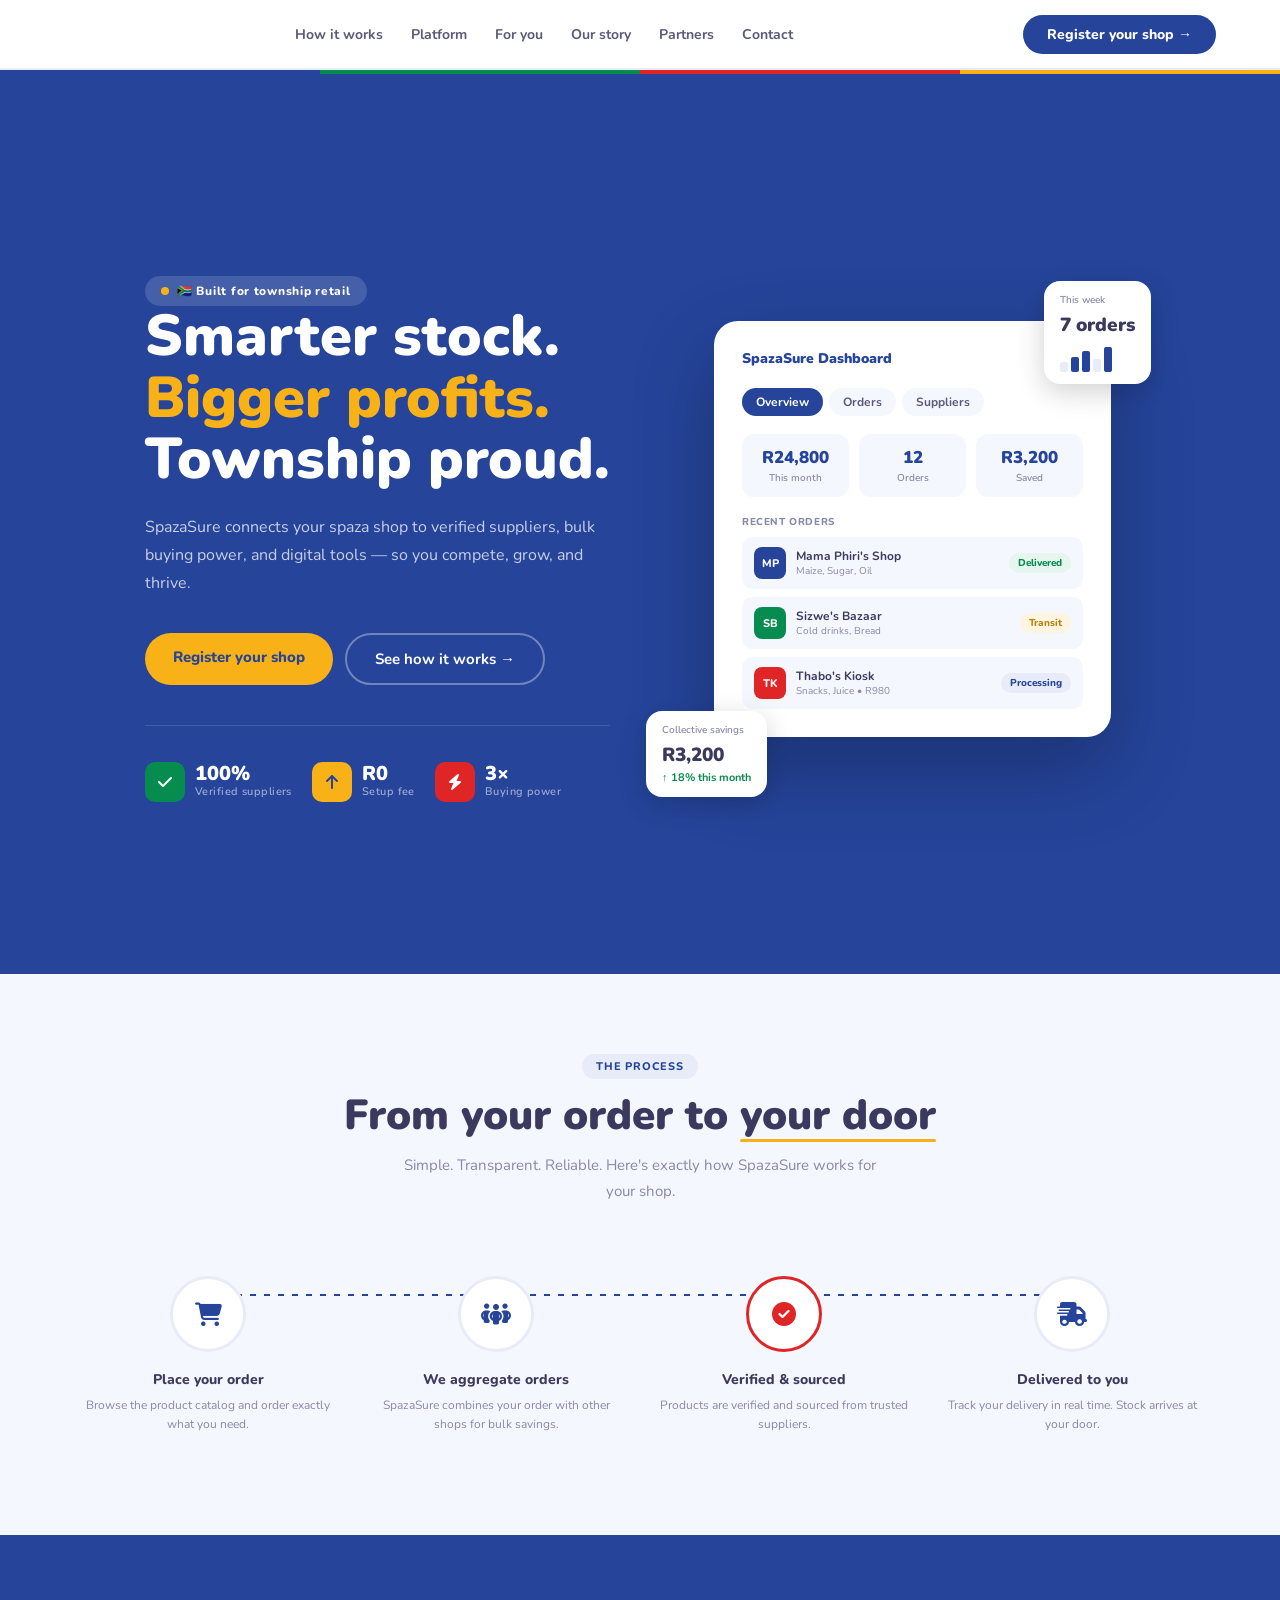
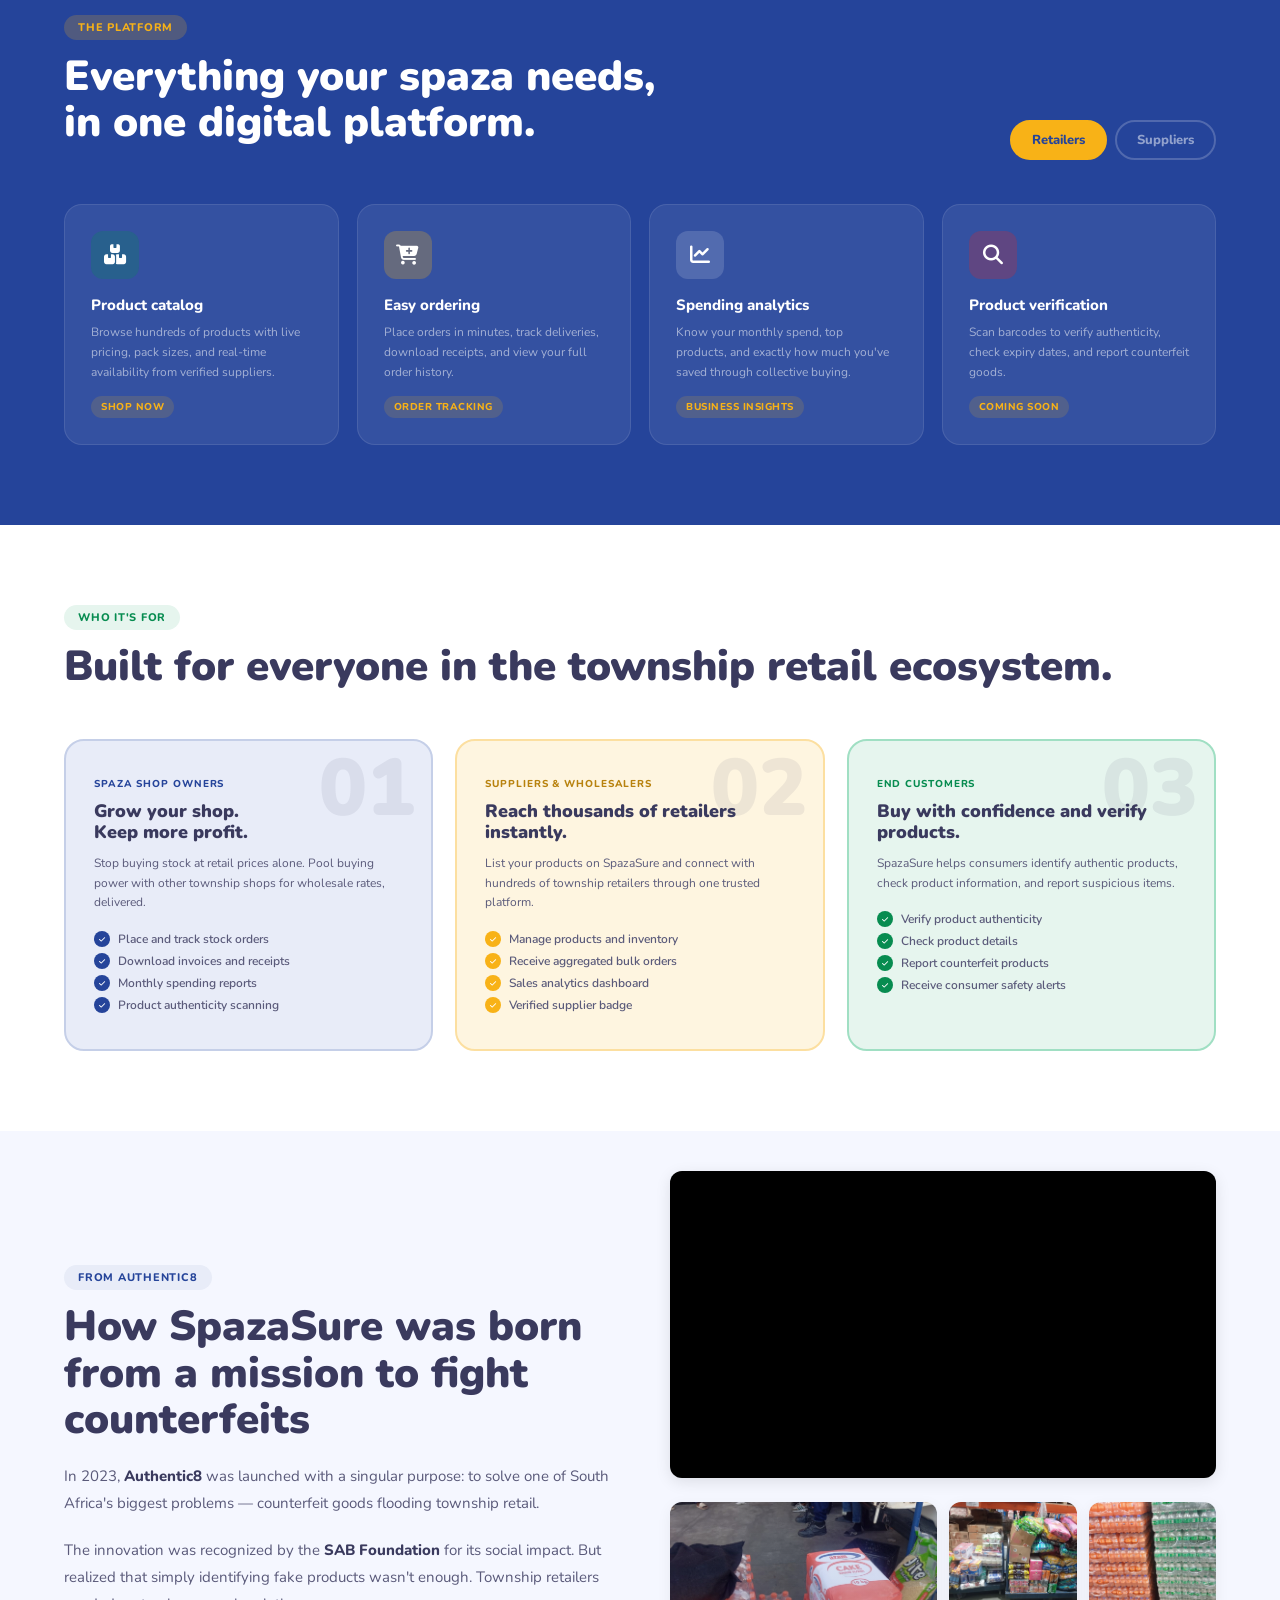
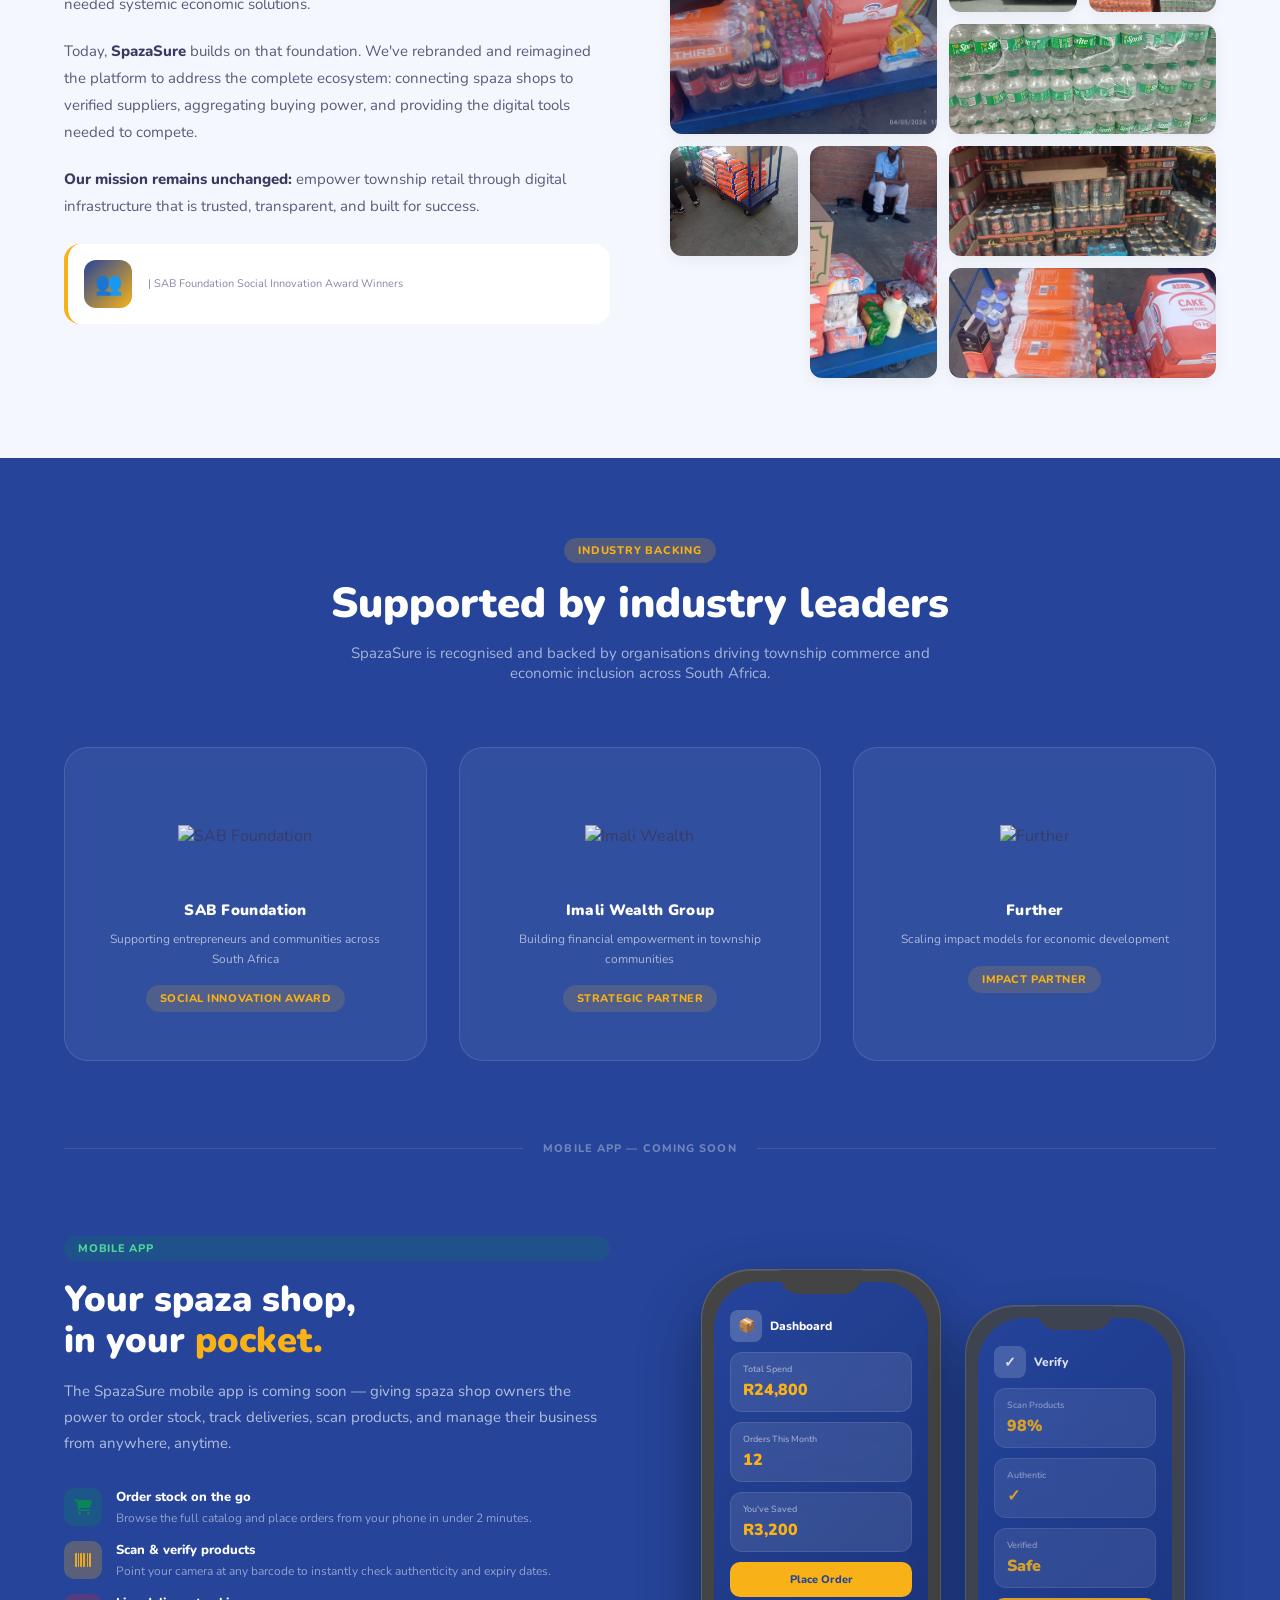
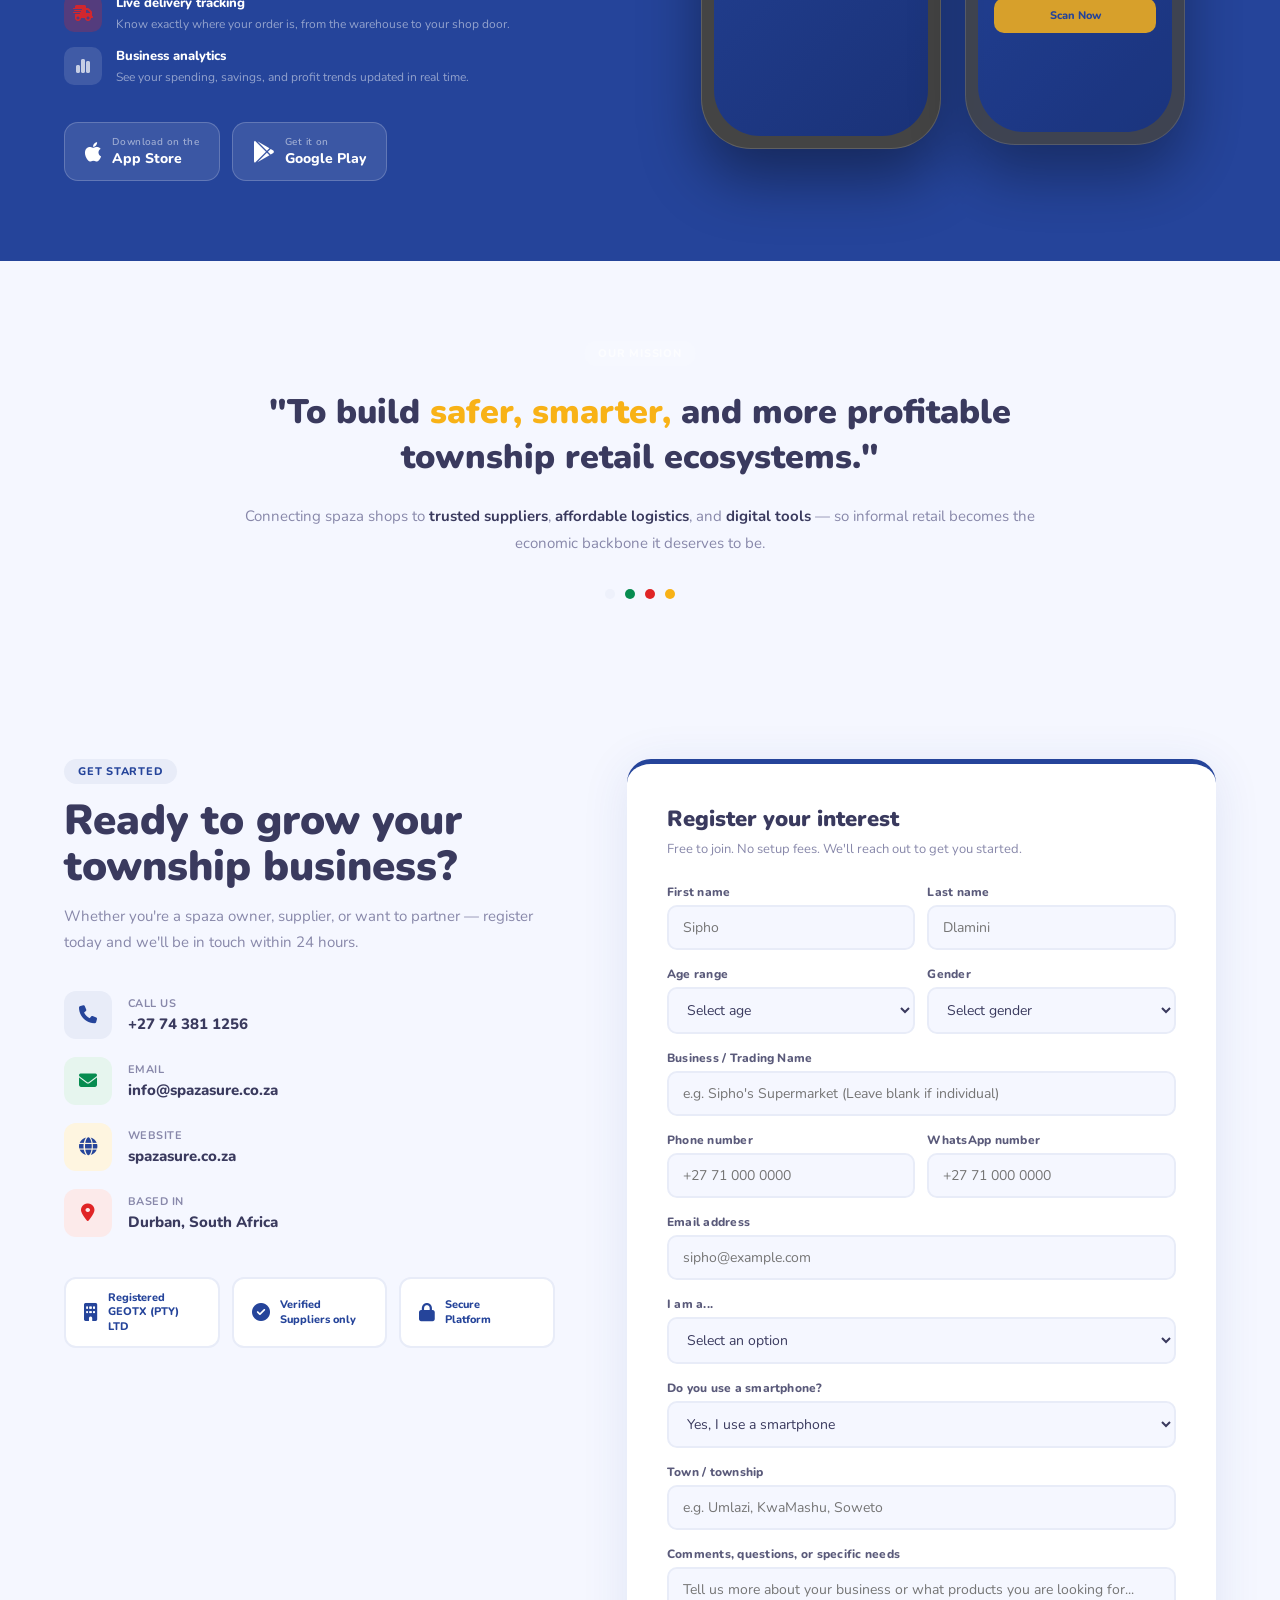
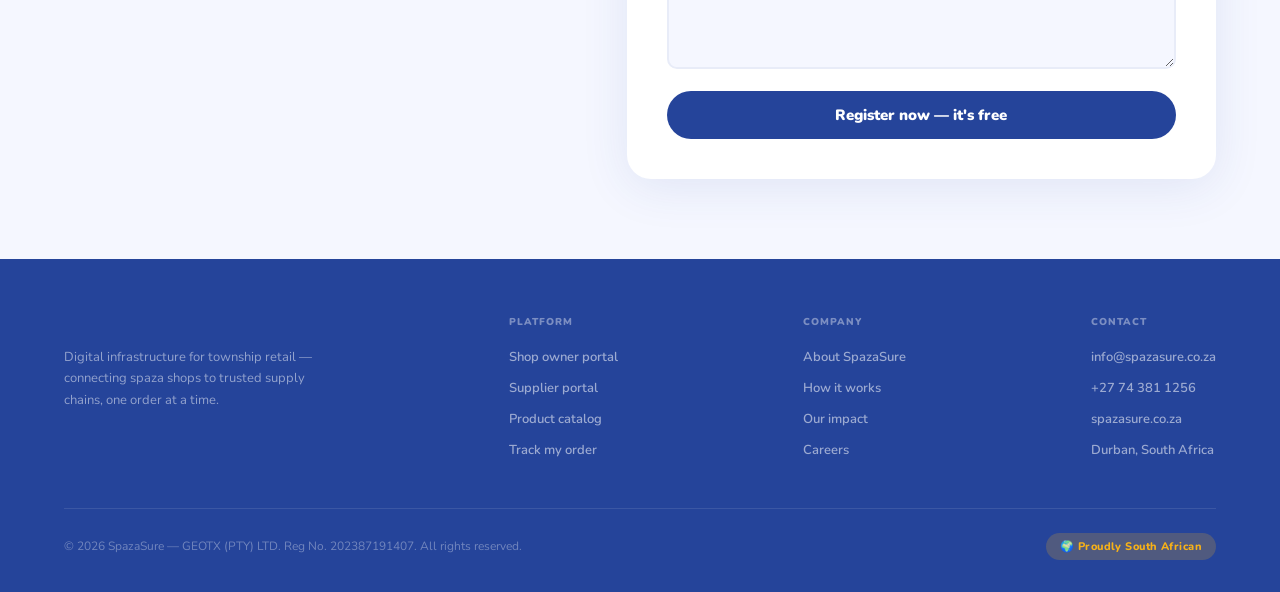
==== commit b4a84a9e: "Update index.html" ====
--- a/index.html
+++ b/index.html
@@ -7,6 +7,81 @@
 <link href="https://fonts.googleapis.com/css2?family=Nunito:wght@400;600;700;800;900&display=swap" rel="stylesheet">
 <link rel="stylesheet" href="https://cdnjs.cloudflare.com/ajax/libs/font-awesome/6.4.0/css/all.min.css">
 <style>
+
+/* Hover zoom animations */
+  .gallery-card:hover {
+    transform: translateY(-4px);
+    box-shadow: 0 12px 24px rgba(0,32,96,0.15) !important;
+  }
+  .gallery-card:hover .gallery-img {
+    transform: scale(1.06);
+  }
+
+  /* Full screen backdrop background */
+  .story-lightbox {
+    display: none;
+    position: fixed;
+    z-index: 99999;
+    padding-top: 40px;
+    left: 0;
+    top: 0;
+    width: 100%;
+    height: 100%;
+    overflow: auto;
+    background-color: rgba(0, 16, 48, 0.9);
+    backdrop-filter: blur(8px);
+    align-items: center;
+    justify-content: center;
+  }
+
+  /* The actual centered image popup container */
+  .lightbox-content {
+    margin: auto;
+    display: block;
+    max-width: 85%;
+    max-height: 80vh;
+    border-radius: 8px;
+    box-shadow: 0 10px 40px rgba(0,0,0,0.5);
+    animation: zoomIn 0.25s ease-out;
+  }
+
+  /* Clean animation scaling entry */
+  @keyframes zoomIn {
+    from { transform: scale(0.92); opacity: 0; }
+    to { transform: scale(1); opacity: 1; }
+  }
+
+  /* Close button on top corner */
+  .lightbox-close {
+    position: absolute;
+    top: 20px;
+    right: 35px;
+    color: #ffffff;
+    font-size: 40px;
+    font-weight: 300;
+    transition: 0.2s;
+    cursor: pointer;
+    user-select: none;
+  }
+  .lightbox-close:hover {
+    color: #ff3b30;
+    transform: scale(1.1);
+  }
+
+  @media (max-width: 768px) {
+    .lightbox-content {
+      max-width: 95%;
+    }
+    .lightbox-close {
+      right: 20px;
+      top: 10px;
+    }
+  }
+
+
+
+
+  
 *{margin:0;padding:0;box-sizing:border-box}
 :root{
   --blue:#25449A;--blue-dark:#1a3278;--blue-light:#e8ecf8;
@@ -531,12 +606,10 @@
 
   
 
-<!-- OUR STORY - FROM AUTHENTIC8 TO SPAZASURE -->
 <section class="story-section" id="story">
   <div class="story-inner">
     <div class="story-grid">
       
-      <!-- LEFT COLUMN: Text Content -->
       <div class="story-content">
         <div class="tag tag-blue">From authentic8</div>
         <h2>How SpazaSure was born from a mission to fight counterfeits</h2>
@@ -565,10 +638,8 @@
         </div>
       </div>
 
-      <!-- RIGHT COLUMN: Video & Bento Gallery Bound Together Perfectly -->
       <div class="story-media-column" style="margin-top: -40px; display: flex; flex-direction: column; gap: 24px; width: 100%;">
         
-        <!-- Video Component -->
         <div class="story-video" style="position: relative; pointer-events: auto; width: 100%; aspect-ratio: 16/9; background: #000; border-radius: 12px; overflow: hidden; box-shadow: 0 4px 15px rgba(0,0,0,0.1);">
           <iframe 
             src="https://www.youtube.com/embed/lX_kxIuhm48?autoplay=1&mute=1&controls=1&modestbranding=1&rel=0" 
@@ -582,54 +653,48 @@
           </iframe>
         </div>
 
-        <!-- STYLISH ASYMMETRIC BENTO-GRID GALLERY -->
         <div class="story-gallery" style="display: grid; grid-template-columns: repeat(4, 1fr); grid-auto-rows: 110px; gap: 12px; width: 100%;">
           
-          <!-- Image 1: Main Feature Box (Large Square, top-left) -->
-          <div class="gallery-card" style="grid-column: span 2; grid-row: span 2; position: relative; overflow: hidden; border-radius: 12px; box-shadow: 0 4px 15px rgba(0,0,0,0.06); transition: all 0.3s cubic-bezier(0.25, 0.8, 0.25, 1);">
+          <div class="gallery-card" onclick="openLightbox(this)" style="grid-column: span 2; grid-row: span 2; position: relative; overflow: hidden; border-radius: 12px; box-shadow: 0 4px 15px rgba(0,0,0,0.06); transition: all 0.3s cubic-bezier(0.25, 0.8, 0.25, 1); cursor: pointer;">
             <img src="stock (1).jpeg" alt="Township Retail 1" class="gallery-img" style="width: 100%; height: 100%; object-fit: cover; transition: transform 0.5s ease;">
             <div class="gallery-overlay" style="position: absolute; inset: 0; background: linear-gradient(to top, rgba(0,32,96,0.3), transparent); pointer-events: none;"></div>
           </div>
 
-          <!-- Image 2: Standard Box -->
-          <div class="gallery-card" style="position: relative; overflow: hidden; border-radius: 12px; box-shadow: 0 4px 15px rgba(0,0,0,0.06); transition: all 0.3s cubic-bezier(0.25, 0.8, 0.25, 1);">
+          <div class="gallery-card" onclick="openLightbox(this)" style="position: relative; overflow: hidden; border-radius: 12px; box-shadow: 0 4px 15px rgba(0,0,0,0.06); transition: all 0.3s cubic-bezier(0.25, 0.8, 0.25, 1); cursor: pointer;">
             <img src="stock (2).jpeg" alt="Township Retail 2" class="gallery-img" style="width: 100%; height: 100%; object-fit: cover; transition: transform 0.5s ease;">
           </div>
 
-          <!-- Image 3: Standard Box -->
-          <div class="gallery-card" style="position: relative; overflow: hidden; border-radius: 12px; box-shadow: 0 4px 15px rgba(0,0,0,0.06); transition: all 0.3s cubic-bezier(0.25, 0.8, 0.25, 1);">
+          <div class="gallery-card" onclick="openLightbox(this)" style="position: relative; overflow: hidden; border-radius: 12px; box-shadow: 0 4px 15px rgba(0,0,0,0.06); transition: all 0.3s cubic-bezier(0.25, 0.8, 0.25, 1); cursor: pointer;">
             <img src="stock (3).jpeg" alt="Township Retail 3" class="gallery-img" style="width: 100%; height: 100%; object-fit: cover; transition: transform 0.5s ease;">
           </div>
 
-          <!-- Image 4: Horizontal Wide Box -->
-          <div class="gallery-card" style="grid-column: span 2; position: relative; overflow: hidden; border-radius: 12px; box-shadow: 0 4px 15px rgba(0,0,0,0.06); transition: all 0.3s cubic-bezier(0.25, 0.8, 0.25, 1);">
+          <div class="gallery-card" onclick="openLightbox(this)" style="grid-column: span 2; position: relative; overflow: hidden; border-radius: 12px; box-shadow: 0 4px 15px rgba(0,0,0,0.06); transition: all 0.3s cubic-bezier(0.25, 0.8, 0.25, 1); cursor: pointer;">
             <img src="stock (4).jpeg" alt="Township Retail 4" class="gallery-img" style="width: 100%; height: 100%; object-fit: cover; transition: transform 0.5s ease;">
           </div>
 
-          <!-- Image 5: Standard Box -->
-          <div class="gallery-card" style="position: relative; overflow: hidden; border-radius: 12px; box-shadow: 0 4px 15px rgba(0,0,0,0.06); transition: all 0.3s cubic-bezier(0.25, 0.8, 0.25, 1);">
+          <div class="gallery-card" onclick="openLightbox(this)" style="position: relative; overflow: hidden; border-radius: 12px; box-shadow: 0 4px 15px rgba(0,0,0,0.06); transition: all 0.3s cubic-bezier(0.25, 0.8, 0.25, 1); cursor: pointer;">
             <img src="stock (5).jpeg" alt="Township Retail 5" class="gallery-img" style="width: 100%; height: 100%; object-fit: cover; transition: transform 0.5s ease;">
           </div>
 
-          <!-- Image 6: Secondary Feature Box (Vertical Long Box) -->
-          <div class="gallery-card" style="grid-row: span 2; position: relative; overflow: hidden; border-radius: 12px; box-shadow: 0 4px 15px rgba(0,0,0,0.06); transition: all 0.3s cubic-bezier(0.25, 0.8, 0.25, 1);">
+          <div class="gallery-card" onclick="openLightbox(this)" style="grid-row: span 2; position: relative; overflow: hidden; border-radius: 12px; box-shadow: 0 4px 15px rgba(0,0,0,0.06); transition: all 0.3s cubic-bezier(0.25, 0.8, 0.25, 1); cursor: pointer;">
             <img src="stock (6).jpeg" alt="Township Retail 6" class="gallery-img" style="width: 100%; height: 100%; object-fit: cover; transition: transform 0.5s ease;">
           </div>
 
-          <!-- Image 7: Horizontal Wide Box -->
-          <div class="gallery-card" style="grid-column: span 2; position: relative; overflow: hidden; border-radius: 12px; box-shadow: 0 4px 15px rgba(0,0,0,0.06); transition: all 0.3s cubic-bezier(0.25, 0.8, 0.25, 1);">
+          <div class="gallery-card" onclick="openLightbox(this)" style="grid-column: span 2; position: relative; overflow: hidden; border-radius: 12px; box-shadow: 0 4px 15px rgba(0,0,0,0.06); transition: all 0.3s cubic-bezier(0.25, 0.8, 0.25, 1); cursor: pointer;">
             <img src="stock (7).jpeg" alt="Township Retail 7" class="gallery-img" style="width: 100%; height: 100%; object-fit: cover; transition: transform 0.5s ease;">
           </div>
 
-          <!-- Image 8: Standard Box -->
-          <div class="gallery-card" style="position: relative; overflow: hidden; border-radius: 12px; box-shadow: 0 4px 15px rgba(0,0,0,0.06); transition: all 0.3s cubic-bezier(0.25, 0.8, 0.25, 1);">
+          <div class="gallery-card" onclick="openLightbox(this)" style="grid-column: span 2; position: relative; overflow: hidden; border-radius: 12px; box-shadow: 0 4px 15px rgba(0,0,0,0.06); transition: all 0.3s cubic-bezier(0.25, 0.8, 0.25, 1); cursor: pointer;">
             <img src="stock (8).jpeg" alt="Township Retail 8" class="gallery-img" style="width: 100%; height: 100%; object-fit: cover; transition: transform 0.5s ease;">
           </div>
 
         </div>
-      </div> <!-- End of right media column -->
-
-    </div>
+      </div> </div>
+  </div>
+
+  <div id="galleryModal" class="story-lightbox" onclick="closeLightbox()">
+    <span class="lightbox-close">&times;</span>
+    <img class="lightbox-content" id="modalImage" alt="Expanded View">
   </div>
 </section>
 
@@ -1004,5 +1069,29 @@
 });
 </script>
 
+  <script>
+  function openLightbox(element) {
+    // Locate the structural img asset nested inside clicked card wrapper
+    const targetImg = element.querySelector('.gallery-img');
+    const modal = document.getElementById("galleryModal");
+    const modalImg = document.getElementById("modalImage");
+    
+    if (targetImg && modal && modalImg) {
+      modalImg.src = targetImg.src;
+      modal.style.display = "flex";
+      // Prevent parent document workspace scrolling while viewing picture
+      document.body.style.overflow = "hidden";
+    }
+  }
+
+  function closeLightbox() {
+    const modal = document.getElementById("galleryModal");
+    if (modal) {
+      modal.style.display = "none";
+      // Restore natural viewport window scrolling tracking
+      document.body.style.overflow = "auto";
+    }
+  }
+</script>
 </body>
 </html>
